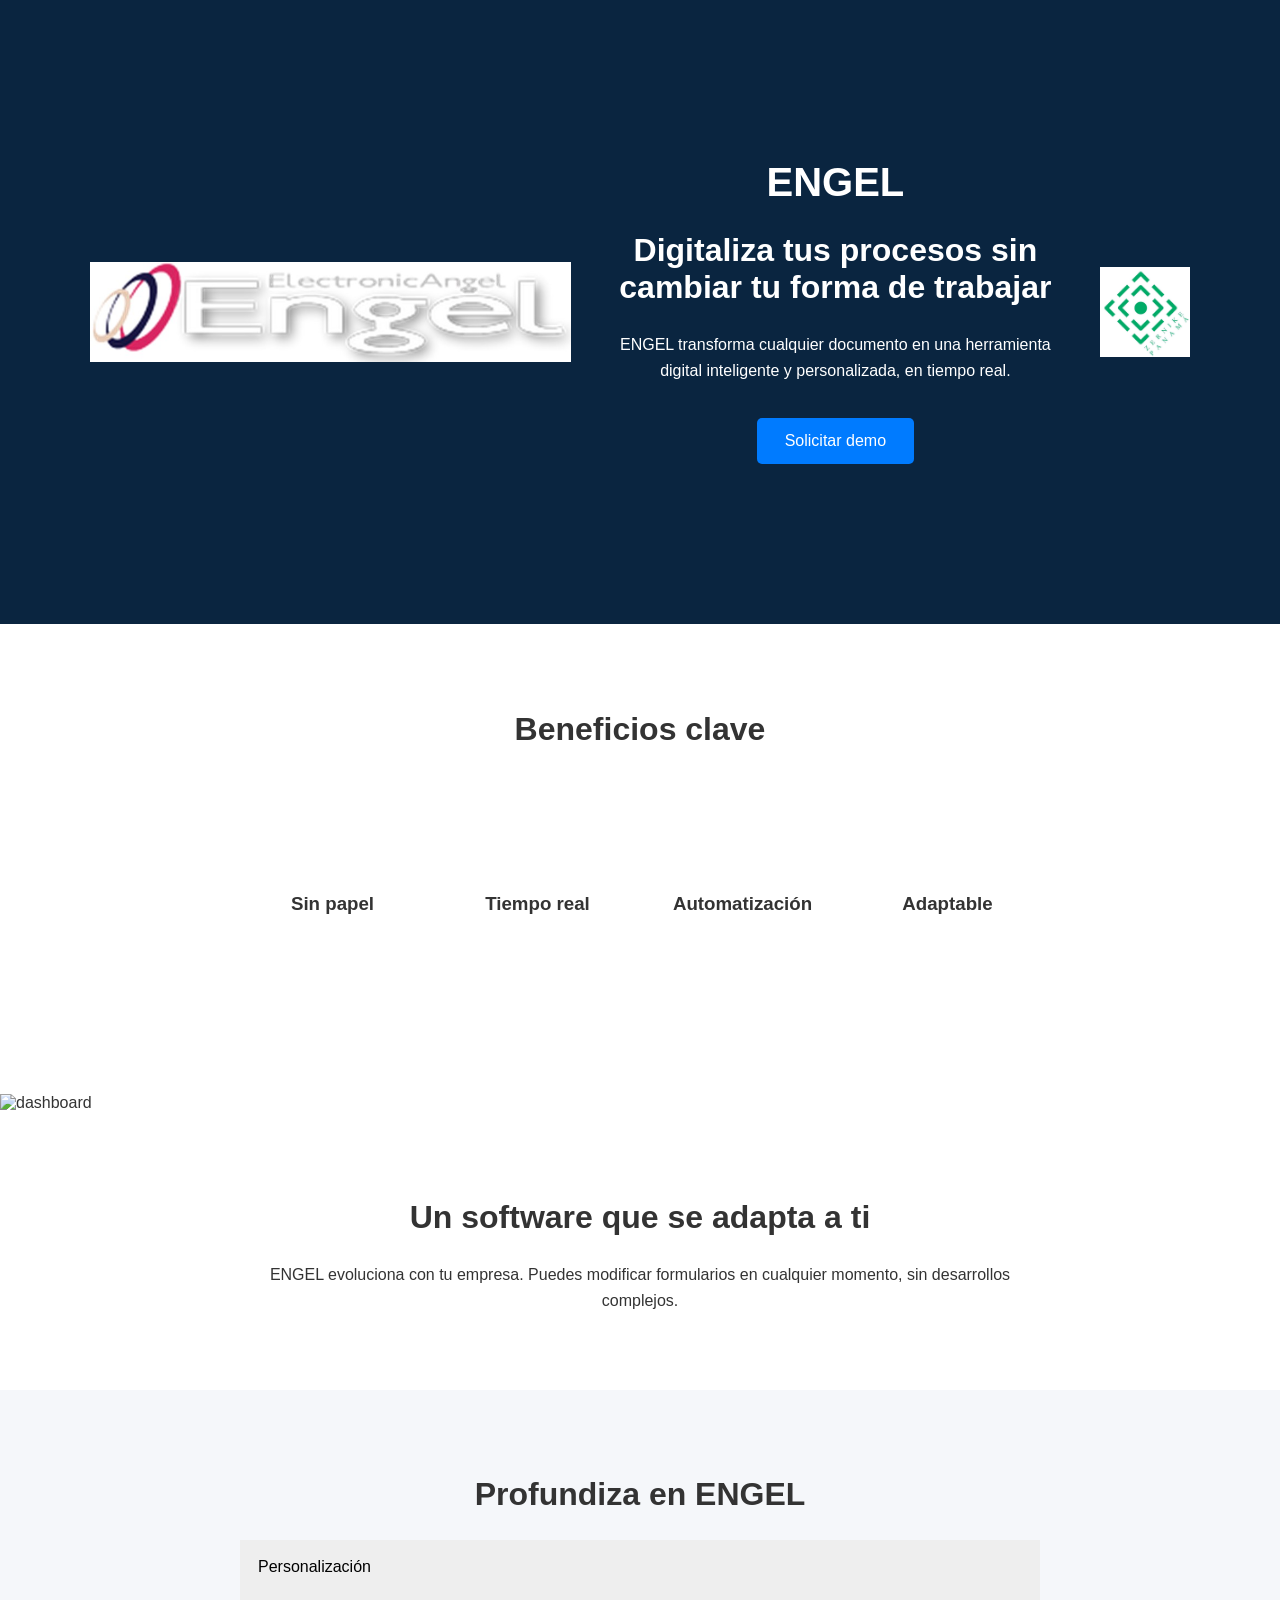
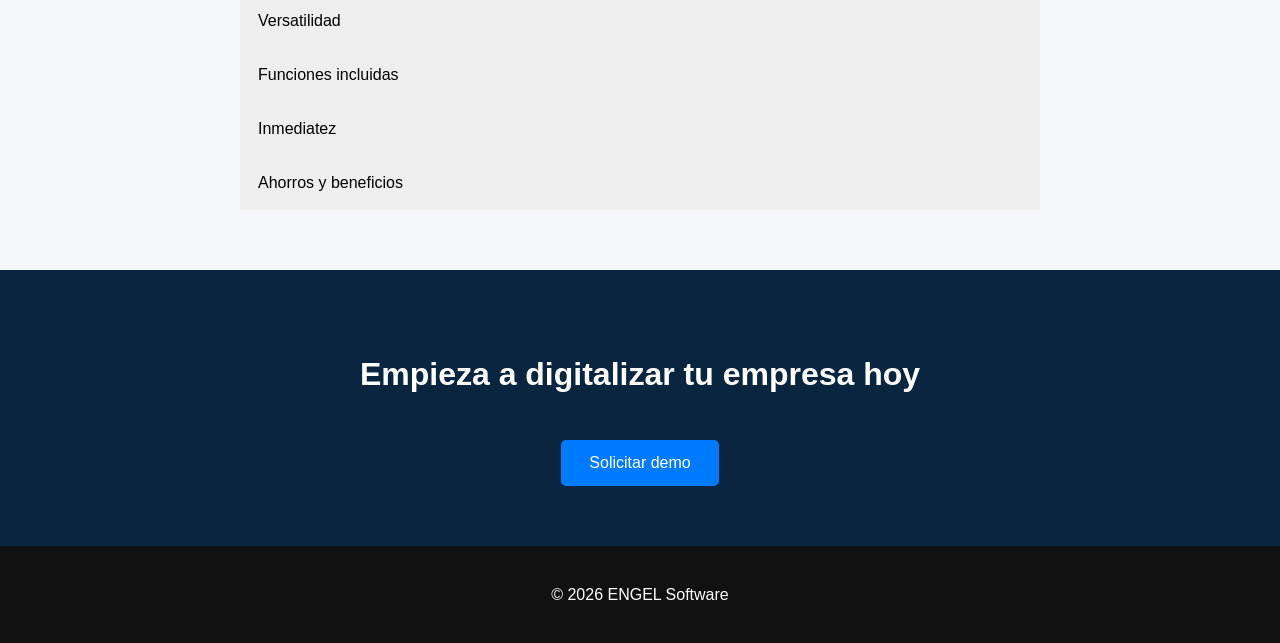
==== index.html @ 56500081 "cambio nel hover dei titoli delle card" ====
<!DOCTYPE html>
<html lang="es">
<head>
  <meta charset="UTF-8">
  <meta name="viewport" content="width=device-width, initial-scale=1.0">
  <title>ENGEL - Digitalización Inteligente</title>
  <link rel="stylesheet" href="styles.css">
</head>

<body>

<header class="hero">
  <div class="hero-row">

    <img src="immagini/engel.jpg" alt="ENGEL Logo" class="logo left">

    <div class="hero-text">
      <h1>ENGEL</h1>
      <h2>Digitaliza tus procesos sin cambiar tu forma de trabajar</h2>
      <p>ENGEL transforma cualquier documento en una herramienta digital inteligente y personalizada, en tiempo real.</p>
      <a href="#contacto" class="btn">Solicitar demo</a>
    </div>

    <img src="immagini/logo.png" alt="Zernike Logo" class="logo right">

  </div>
</header>

<!-- BENEFICIOS -->
<section class="section">
  <div class="container">
    <h2>Beneficios clave</h2>

    <div class="grid">

      <!-- CARD 1 -->
      <div class="card">
        <h3>Sin papel</h3>
        <div class="card-overlay">
          <p>
            Olvídate del papel. Optimiza tus procesos. Reduce tus costos.
            Digitaliza cada intervención y elimina errores humanos,
            retrabajos y pérdidas de información.
          </p>
        </div>
      </div>

      <!-- CARD 2 -->
      <div class="card">
        <h3>Tiempo real</h3>
        <div class="card-overlay">
          <p>
            Accede a datos actualizados al instante, desde cualquier lugar.
            Mejora la toma de decisiones y actúa sin retrasos en cada intervención.
          </p>
        </div>
      </div>

      <!-- CARD 3 -->
      <div class="card">
        <h3>Automatización</h3>
        <div class="card-overlay">
          <p>
            Recibe alertas y recordatorios inteligentes que reducen errores,
            eliminan tareas repetitivas y optimizan toda la operación.
          </p>
        </div>
      </div>

      <!-- CARD 4 -->
      <div class="card">
        <h3>Adaptable</h3>
        <div class="card-overlay">
          <p>
            ENGEL se adapta a cualquier empresa o institución,
            integrándose fácilmente sin cambiar tu forma de trabajar.
          </p>
        </div>
      </div>

    </div>

  </div>
</section>

<!-- IMAGEN -->
<section class="image-section">
  <img src="https://images.unsplash.com/photo-1551288049-bebda4e38f71" alt="dashboard">
</section>

<!-- VERSATILIDAD -->
<section class="section">
  <div class="container">
    <h2>Un software que se adapta a ti</h2>
    <p>ENGEL evoluciona con tu empresa. Puedes modificar formularios en cualquier momento, sin desarrollos complejos.</p>
  </div>
</section>

<!-- ACCORDION -->
<section class="section light">
  <div class="container">
    <h2>Profundiza en ENGEL</h2>

    <div class="accordion">

  <button>Personalización</button>
  <div class="panel">
    <p>ENGEL es un software abierto diseñado para adaptarse completamente a las necesidades de cada empresa o institución.</p>
    <p>Permite digitalizar cualquier documento o formulario existente, reproduciendo fielmente su estructura original, incluyendo logo corporativo, campos específicos y firmas digitales.</p>
    <p>Esto permite mantener los procesos internos sin cambios, pero trasladándolos a un entorno digital más eficiente.</p>
  </div>

  <button>Versatilidad</button>
  <div class="panel">
    <p>ENGEL ofrece una flexibilidad total gracias a su estructura abierta.</p>
    <p>Los formularios pueden modificarse en cualquier momento, añadiendo o eliminando campos según las necesidades operativas.</p>
    <p>Las actualizaciones se realizan de forma rápida, permitiendo que el sistema evolucione junto con la empresa sin necesidad de desarrollos complejos.</p>
  </div>

  <button>Funciones incluidas</button>
  <div class="panel">
    <p>ENGEL no solo digitaliza documentos, sino que amplía sus funcionalidades.</p>
    <p>Incluye gestión de formularios administrativos y técnicos, programación de mantenimientos periódicos y un sistema de alertas inteligentes.</p>
    <p>Permite planificar visitas, reuniones, actividades en campo y controlar equipos, reduciendo errores y mejorando la organización.</p>
  </div>

  <button>Inmediatez</button>
  <div class="panel">
    <p>Cada vez que un operador completa un formulario, la información se registra automáticamente en la base de datos.</p>
    <p>Los responsables pueden acceder a los datos en tiempo real desde cualquier dispositivo: ordenador, tablet o móvil.</p>
    <p>Esto reduce significativamente los tiempos de análisis y permite una toma de decisiones más rápida y eficaz.</p>
  </div>

  <button>Ahorros y beneficios</button>
  <div class="panel">
    <p>ENGEL genera un ahorro directo en papel, tinta y gestión manual de documentos.</p>
    <p>En muchos casos, estos ahorros compensan el coste de la licencia anual del software.</p>
    <p>Además, reduce el impacto ambiental y mejora la eficiencia operativa, permitiendo actuar con mayor rapidez ante cualquier situación.</p>
  </div>

</div>

  </div>
</section>

<!-- CTA FINAL -->
<section class="cta">
  <div class="container">
    <h2>Empieza a digitalizar tu empresa hoy</h2>
    <a href="#contacto" class="btn">Solicitar demo</a>
  </div>
</section>

<!-- FOOTER -->
<footer>
  <p>© 2026 ENGEL Software</p>
</footer>

<script>
const acc = document.querySelectorAll(".accordion button");

acc.forEach(btn => {
  btn.addEventListener("click", function() {
    this.classList.toggle("active");
    const panel = this.nextElementSibling;
    panel.style.display = panel.style.display === "block" ? "none" : "block";
  });
});
</script>

</body>
</html>
---- styles.css ----
body {
  margin: 0;
  font-family: Arial, sans-serif;
  color: #333;
}

.container {
  width: 90%;
  max-width: 1100px;
  margin: auto;
  padding: 0 15px;
}

.hero {
  background: #0a2540;
  color: white;
  padding: 100px 0;
  text-align: center;
}

.hero h1 {
  font-size: 2.5em;
}

.btn {
  display: inline-block;
  margin-top: 20px;
  padding: 12px 25px;
  background: #007bff;
  color: white;
  text-decoration: none;
  border-radius: 5px;
}

.section {
  padding: 60px 0;
}

.section.light {
  background: #f5f7fa;
}

.grid {
  display: grid;
  grid-template-columns: repeat(auto-fit, minmax(200px,1fr));
  gap: 20px;
}

.card {
  padding: 20px;
  border: 1px solid #ddd;
  border-radius: 10px;
  text-align: center;
}

.steps div {
  margin: 10px 0;
}

.image-section img {
  width: 100%;
  height: auto;
}

.accordion button {
  width: 100%;
  padding: 15px;
  border: none;
  background: #eee;
  text-align: left;
  cursor: pointer;
  font-size: 16px;
}

.panel {
  display: none;
  padding: 10px;
  background: white;
}

.cta {
  background: #0a2540;
  color: white;
  text-align: center;
  padding: 60px 0;
}

footer {
  text-align: center;
  padding: 20px;
  background: #111;
  color: white;
}

/* ===== MOBILE OPTIMIZATION ===== */

h1 {
  font-size: clamp(1.8rem, 4vw, 2.5rem);
}

h2 {
  font-size: clamp(1.5rem, 3vw, 2rem);
}

p {
  font-size: 1rem;
  line-height: 1.6;
}

/* HERO MOBILE */
.hero {
  padding: 80px 20px;
}

.hero p {
  max-width: 600px;
  margin: 15px auto;
}

/* BUTTON TOUCH */
.btn {
  padding: 14px 28px;
  font-size: 1rem;
}

/* GRID MOBILE */
.grid {
  grid-template-columns: 1fr;
}

/* STEPS */
.steps div {
  background: #fff;
  padding: 15px;
  border-radius: 8px;
  margin: 10px 0;
  box-shadow: 0 2px 8px rgba(0,0,0,0.05);
}

/* IMAGE */
.image-section img {
  height: auto;
  object-fit: cover;
}

/* ACCORDION */
.accordion button {
  font-size: 1rem;
  padding: 18px;
}

/* ===== HERO LAYOUT (LOGHI + TITOLO) ===== */
.hero-row {
  display: flex;
  align-items: center;
  justify-content: space-between;
  max-width: 1100px;
  margin: auto;
  gap: 40px;
  padding: 60px 20px;
}

/* TESTO CENTRALE */
.hero-text {
  flex: 1;
  text-align: center;
}

/* LOGHI */
.logo {
  height: 90px;
  width: auto;
  object-fit: contain;
}

/* ENGEL (più grande) */
.logo.left {
  height: 100px;   /* 🔥 aumenta qui */
}

/* ZERNIKE (normale o leggermente più piccolo) */
.logo.right {
  height: 90px;
}

/* ===== CONTENUTO ===== */
.container {
  text-align: center;
  max-width: 800px;
  margin: auto;
}

/* ===== CARD ===== */
.card {
  transition: transform 0.2s ease;
}

.card:hover {
  transform: translateY(-5px);
}

/* ===== TABLET ===== */
@media (min-width: 768px) {

  .grid {
    grid-template-columns: repeat(2, 1fr);
  }

  .hero {
    padding: 100px 20px;
  }

}

/* ===== DESKTOP ===== */
@media (min-width: 1024px) {

  .grid {
    grid-template-columns: repeat(4, 1fr);
  }

  .hero h1 {
    max-width: 800px;
    margin: auto;
  }

}

/* ===== MOBILE ===== */
@media (max-width: 768px) {
  .hero-row {
    flex-direction: column;
    text-align: center;
  }

  .logo {
    height: 70px;
    max-width: 180px;
  }
}

/* ===== CARD BASE ===== */
.card {
  position: relative;
  overflow: hidden;

  background: transparent;   /* niente riquadro */
  border: none;
  box-shadow: none;

  min-height: 220px;         /* 🔥 stabilizza tutto */
  display: flex;
  align-items: center;
  justify-content: center;

  padding: 20px;
}

/* ===== TITOLO ===== */
.card h3 {
  margin: 0;
  z-index: 1;
  text-align: center;
}

/* ===== OVERLAY ===== */
.card-overlay {
  position: absolute;
  inset: 0;

  background: rgba(15, 76, 129, 0.95);
  color: white;

  display: flex;
  align-items: center;
  justify-content: center;
  text-align: center;

  padding: 20px;

  opacity: 0;
  transition: opacity 0.3s ease;

  pointer-events: none; /* 🔥 evita sfarfallio */
}

/* ===== TESTO ===== */
.card-overlay p {
  font-size: 15px;
  line-height: 1.4;
  margin: 0;
}

/* ===== HOVER ===== */
.card:hover .card-overlay {
  opacity: 1;
}

.card:hover h3 {
  opacity: 0;
  transition: opacity 0.2s ease;
}
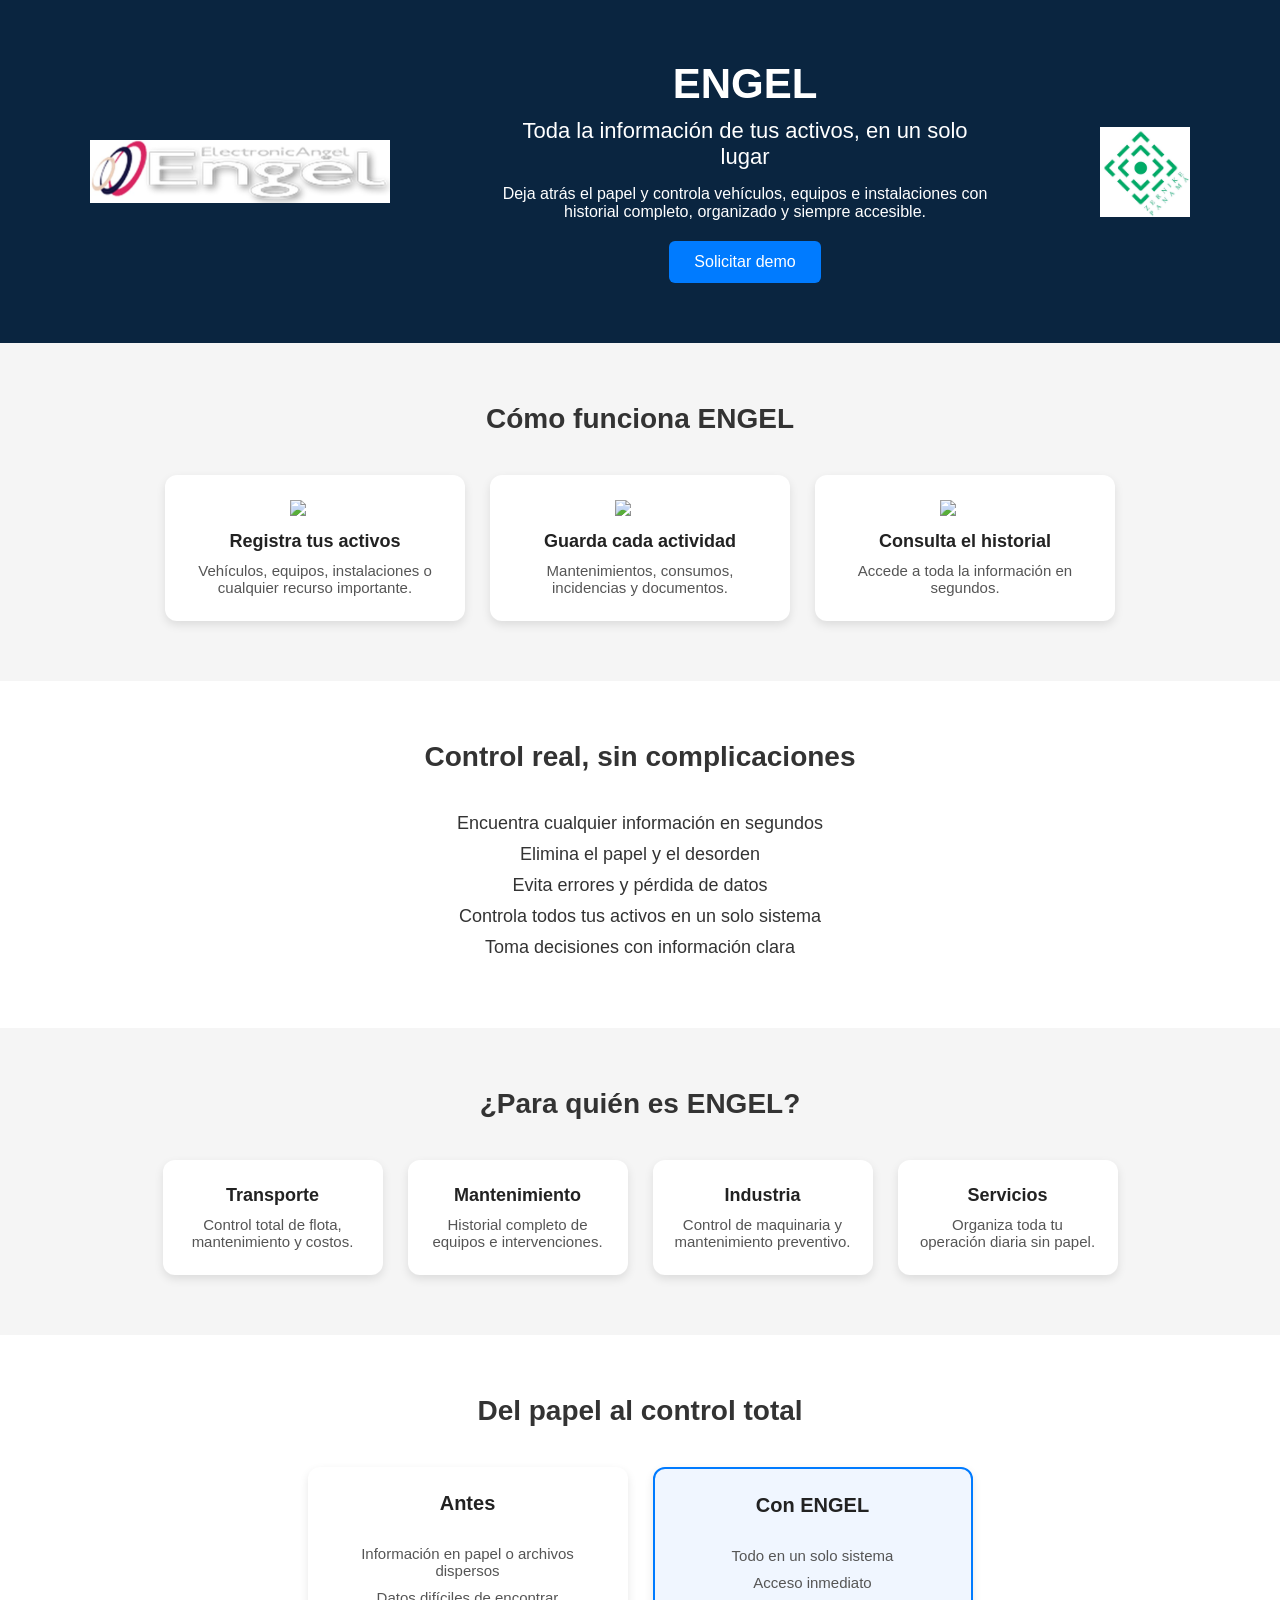
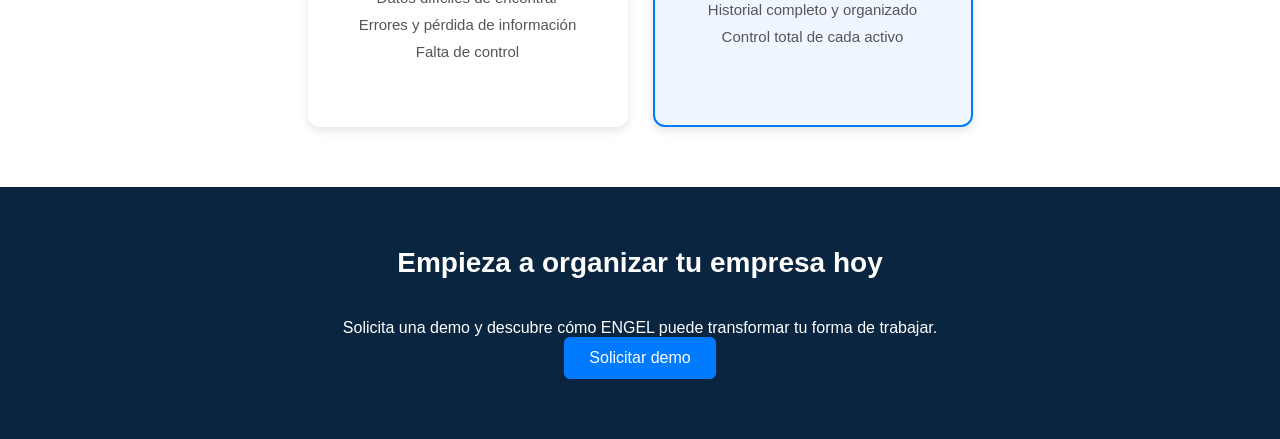
==== commit 957fcd59: "trasformazione index e css" ====
--- a/index.html
+++ b/index.html
@@ -16,8 +16,8 @@
 
     <div class="hero-text">
       <h1>ENGEL</h1>
-      <h2>Digitaliza tus procesos sin cambiar tu forma de trabajar</h2>
-      <p>ENGEL transforma cualquier documento en una herramienta digital inteligente y personalizada, en tiempo real.</p>
+      <h2>Toda la información de tus activos, en un solo lugar</h2>
+      <p>Deja atrás el papel y controla vehículos, equipos e instalaciones con historial completo, organizado y siempre accesible.</p>
       <a href="#contacto" class="btn">Solicitar demo</a>
     </div>
 
@@ -26,147 +26,105 @@
   </div>
 </header>
 
+<!-- COMO FUNCIONA -->
+<section class="section">
+  <h2>Cómo funciona ENGEL</h2>
+  <div class="grid-3">
+    <div class="card">
+      <img src="https://cdn-icons-png.flaticon.com/512/2920/2920349.png">
+      <h3>Registra tus activos</h3>
+      <p>Vehículos, equipos, instalaciones o cualquier recurso importante.</p>
+    </div>
+
+    <div class="card">
+      <img src="https://cdn-icons-png.flaticon.com/512/1828/1828817.png">
+      <h3>Guarda cada actividad</h3>
+      <p>Mantenimientos, consumos, incidencias y documentos.</p>
+    </div>
+
+    <div class="card">
+      <img src="https://cdn-icons-png.flaticon.com/512/3135/3135715.png">
+      <h3>Consulta el historial</h3>
+      <p>Accede a toda la información en segundos.</p>
+    </div>
+  </div>
+</section>
+
 <!-- BENEFICIOS -->
+<section class="section alt">
+  <h2>Control real, sin complicaciones</h2>
+  <ul class="benefits">
+    <li>Encuentra cualquier información en segundos</li>
+    <li>Elimina el papel y el desorden</li>
+    <li>Evita errores y pérdida de datos</li>
+    <li>Controla todos tus activos en un solo sistema</li>
+    <li>Toma decisiones con información clara</li>
+  </ul>
+</section>
+
 <section class="section">
-  <div class="container">
-    <h2>Beneficios clave</h2>
+  <h2>¿Para quién es ENGEL?</h2>
 
-    <div class="grid">
+  <div class="grid-4">
 
-      <!-- CARD 1 -->
-      <div class="card">
-        <h3>Sin papel</h3>
-        <div class="card-overlay">
-          <p>
-            Olvídate del papel. Optimiza tus procesos. Reduce tus costos.
-            Digitaliza cada intervención y elimina errores humanos,
-            retrabajos y pérdidas de información.
-          </p>
-        </div>
-      </div>
+    <div class="card">
+      <h3>Transporte</h3>
+      <p>Control total de flota, mantenimiento y costos.</p>
+    </div>
 
-      <!-- CARD 2 -->
-      <div class="card">
-        <h3>Tiempo real</h3>
-        <div class="card-overlay">
-          <p>
-            Accede a datos actualizados al instante, desde cualquier lugar.
-            Mejora la toma de decisiones y actúa sin retrasos en cada intervención.
-          </p>
-        </div>
-      </div>
+    <div class="card">
+      <h3>Mantenimiento</h3>
+      <p>Historial completo de equipos e intervenciones.</p>
+    </div>
 
-      <!-- CARD 3 -->
-      <div class="card">
-        <h3>Automatización</h3>
-        <div class="card-overlay">
-          <p>
-            Recibe alertas y recordatorios inteligentes que reducen errores,
-            eliminan tareas repetitivas y optimizan toda la operación.
-          </p>
-        </div>
-      </div>
+    <div class="card">
+      <h3>Industria</h3>
+      <p>Control de maquinaria y mantenimiento preventivo.</p>
+    </div>
 
-      <!-- CARD 4 -->
-      <div class="card">
-        <h3>Adaptable</h3>
-        <div class="card-overlay">
-          <p>
-            ENGEL se adapta a cualquier empresa o institución,
-            integrándose fácilmente sin cambiar tu forma de trabajar.
-          </p>
-        </div>
-      </div>
-
+    <div class="card">
+      <h3>Servicios</h3>
+      <p>Organiza toda tu operación diaria sin papel.</p>
     </div>
 
   </div>
 </section>
 
-<!-- IMAGEN -->
-<section class="image-section">
-  <img src="https://images.unsplash.com/photo-1551288049-bebda4e38f71" alt="dashboard">
-</section>
+<section class="section alt">
+  <h2>Del papel al control total</h2>
 
-<!-- VERSATILIDAD -->
-<section class="section">
-  <div class="container">
-    <h2>Un software que se adapta a ti</h2>
-    <p>ENGEL evoluciona con tu empresa. Puedes modificar formularios en cualquier momento, sin desarrollos complejos.</p>
-  </div>
-</section>
+  <div class="grid-2">
 
-<!-- ACCORDION -->
-<section class="section light">
-  <div class="container">
-    <h2>Profundiza en ENGEL</h2>
+    <div class="card compare">
+      <h3>Antes</h3>
+      <ul>
+        <li>Información en papel o archivos dispersos</li>
+        <li>Datos difíciles de encontrar</li>
+        <li>Errores y pérdida de información</li>
+        <li>Falta de control</li>
+      </ul>
+    </div>
 
-    <div class="accordion">
-
-  <button>Personalización</button>
-  <div class="panel">
-    <p>ENGEL es un software abierto diseñado para adaptarse completamente a las necesidades de cada empresa o institución.</p>
-    <p>Permite digitalizar cualquier documento o formulario existente, reproduciendo fielmente su estructura original, incluyendo logo corporativo, campos específicos y firmas digitales.</p>
-    <p>Esto permite mantener los procesos internos sin cambios, pero trasladándolos a un entorno digital más eficiente.</p>
-  </div>
-
-  <button>Versatilidad</button>
-  <div class="panel">
-    <p>ENGEL ofrece una flexibilidad total gracias a su estructura abierta.</p>
-    <p>Los formularios pueden modificarse en cualquier momento, añadiendo o eliminando campos según las necesidades operativas.</p>
-    <p>Las actualizaciones se realizan de forma rápida, permitiendo que el sistema evolucione junto con la empresa sin necesidad de desarrollos complejos.</p>
-  </div>
-
-  <button>Funciones incluidas</button>
-  <div class="panel">
-    <p>ENGEL no solo digitaliza documentos, sino que amplía sus funcionalidades.</p>
-    <p>Incluye gestión de formularios administrativos y técnicos, programación de mantenimientos periódicos y un sistema de alertas inteligentes.</p>
-    <p>Permite planificar visitas, reuniones, actividades en campo y controlar equipos, reduciendo errores y mejorando la organización.</p>
-  </div>
-
-  <button>Inmediatez</button>
-  <div class="panel">
-    <p>Cada vez que un operador completa un formulario, la información se registra automáticamente en la base de datos.</p>
-    <p>Los responsables pueden acceder a los datos en tiempo real desde cualquier dispositivo: ordenador, tablet o móvil.</p>
-    <p>Esto reduce significativamente los tiempos de análisis y permite una toma de decisiones más rápida y eficaz.</p>
-  </div>
-
-  <button>Ahorros y beneficios</button>
-  <div class="panel">
-    <p>ENGEL genera un ahorro directo en papel, tinta y gestión manual de documentos.</p>
-    <p>En muchos casos, estos ahorros compensan el coste de la licencia anual del software.</p>
-    <p>Además, reduce el impacto ambiental y mejora la eficiencia operativa, permitiendo actuar con mayor rapidez ante cualquier situación.</p>
-  </div>
-
-</div>
+    <div class="card compare">
+      <h3>Con ENGEL</h3>
+      <ul>
+        <li>Todo en un solo sistema</li>
+        <li>Acceso inmediato</li>
+        <li>Historial completo y organizado</li>
+        <li>Control total de cada activo</li>
+      </ul>
+    </div>
 
   </div>
 </section>
 
-<!-- CTA FINAL -->
-<section class="cta">
-  <div class="container">
-    <h2>Empieza a digitalizar tu empresa hoy</h2>
-    <a href="#contacto" class="btn">Solicitar demo</a>
-  </div>
+<!-- CTA -->
+<section class="section cta" id="contacto">
+  <h2>Empieza a organizar tu empresa hoy</h2>
+  <p>Solicita una demo y descubre cómo ENGEL puede transformar tu forma de trabajar.</p>
+  
+  <a href="#" class="btn">Solicitar demo</a>
 </section>
-
-<!-- FOOTER -->
-<footer>
-  <p>© 2026 ENGEL Software</p>
-</footer>
-
-<script>
-const acc = document.querySelectorAll(".accordion button");
-
-acc.forEach(btn => {
-  btn.addEventListener("click", function() {
-    this.classList.toggle("active");
-    const panel = this.nextElementSibling;
-    panel.style.display = panel.style.display === "block" ? "none" : "block";
-  });
-});
-</script>
 
 </body>
 </html>
--- a/styles.css
+++ b/styles.css
@@ -1,302 +1,209 @@
+
+/* RESET */
+* {
+  margin: 0;
+  padding: 0;
+  box-sizing: border-box;
+}
+
+/* BASE */
 body {
-  margin: 0;
   font-family: Arial, sans-serif;
+  background: #f5f5f5;
   color: #333;
 }
 
-.container {
-  width: 90%;
-  max-width: 1100px;
-  margin: auto;
-  padding: 0 15px;
-}
-
+/* HERO */
 .hero {
   background: #0a2540;
   color: white;
-  padding: 100px 0;
-  text-align: center;
-}
-
-.hero h1 {
-  font-size: 2.5em;
-}
-
-.btn {
-  display: inline-block;
-  margin-top: 20px;
-  padding: 12px 25px;
-  background: #007bff;
-  color: white;
-  text-decoration: none;
-  border-radius: 5px;
-}
-
-.section {
-  padding: 60px 0;
-}
-
-.section.light {
-  background: #f5f7fa;
-}
-
-.grid {
-  display: grid;
-  grid-template-columns: repeat(auto-fit, minmax(200px,1fr));
-  gap: 20px;
-}
-
-.card {
-  padding: 20px;
-  border: 1px solid #ddd;
-  border-radius: 10px;
-  text-align: center;
-}
-
-.steps div {
-  margin: 10px 0;
-}
-
-.image-section img {
-  width: 100%;
-  height: auto;
-}
-
-.accordion button {
-  width: 100%;
-  padding: 15px;
-  border: none;
-  background: #eee;
-  text-align: left;
-  cursor: pointer;
-  font-size: 16px;
-}
-
-.panel {
-  display: none;
-  padding: 10px;
-  background: white;
-}
-
-.cta {
-  background: #0a2540;
-  color: white;
-  text-align: center;
-  padding: 60px 0;
-}
-
-footer {
-  text-align: center;
-  padding: 20px;
-  background: #111;
-  color: white;
-}
-
-/* ===== MOBILE OPTIMIZATION ===== */
-
-h1 {
-  font-size: clamp(1.8rem, 4vw, 2.5rem);
-}
-
-h2 {
-  font-size: clamp(1.5rem, 3vw, 2rem);
-}
-
-p {
-  font-size: 1rem;
-  line-height: 1.6;
-}
-
-/* HERO MOBILE */
-.hero {
-  padding: 80px 20px;
-}
-
-.hero p {
-  max-width: 600px;
-  margin: 15px auto;
-}
-
-/* BUTTON TOUCH */
-.btn {
-  padding: 14px 28px;
-  font-size: 1rem;
-}
-
-/* GRID MOBILE */
-.grid {
-  grid-template-columns: 1fr;
-}
-
-/* STEPS */
-.steps div {
-  background: #fff;
-  padding: 15px;
-  border-radius: 8px;
-  margin: 10px 0;
-  box-shadow: 0 2px 8px rgba(0,0,0,0.05);
-}
-
-/* IMAGE */
-.image-section img {
-  height: auto;
-  object-fit: cover;
-}
-
-/* ACCORDION */
-.accordion button {
-  font-size: 1rem;
-  padding: 18px;
-}
-
-/* ===== HERO LAYOUT (LOGHI + TITOLO) ===== */
+  padding: 60px 20px;
+}
+
 .hero-row {
   display: flex;
   align-items: center;
   justify-content: space-between;
   max-width: 1100px;
   margin: auto;
-  gap: 40px;
+  gap: 20px;
+}
+
+.hero-text {
+  text-align: center;
+  max-width: 500px;
+}
+
+.hero h1 {
+  font-size: 42px;
+  margin-bottom: 10px;
+}
+
+.hero h2 {
+  font-size: 22px;
+  font-weight: normal;
+  margin-bottom: 15px;
+}
+
+.hero p {
+  font-size: 16px;
+  margin-bottom: 20px;
+}
+
+.logo.left {
+  width: 300px; /* oppure il valore che avevi prima */
+}
+
+.logo.right {
+  width: 90px;
+}
+
+/* BUTTON */
+.btn {
+  display: inline-block;
+  padding: 12px 25px;
+  background: #007BFF;
+  color: white;
+  text-decoration: none;
+  border-radius: 6px;
+}
+
+.btn:hover {
+  background: #0056b3;
+}
+
+/* SECTIONS */
+.section {
   padding: 60px 20px;
-}
-
-/* TESTO CENTRALE */
-.hero-text {
-  flex: 1;
   text-align: center;
 }
 
-/* LOGHI */
-.logo {
-  height: 90px;
-  width: auto;
-  object-fit: contain;
-}
-
-/* ENGEL (più grande) */
-.logo.left {
-  height: 100px;   /* 🔥 aumenta qui */
-}
-
-/* ZERNIKE (normale o leggermente più piccolo) */
-.logo.right {
-  height: 90px;
-}
-
-/* ===== CONTENUTO ===== */
-.container {
+.section.alt {
+  background: #ffffff;
+}
+
+.section h2 {
+  font-size: 28px;
+  margin-bottom: 40px;
+}
+
+/* GRID */
+.grid-3, .grid-4, .grid-2 {
+  display: flex;
+  justify-content: center;
+  gap: 25px;
+  flex-wrap: wrap;
+}
+
+/* CARD BASE */
+.card {
+  background: white;
+  padding: 25px 20px;
+  border-radius: 12px;
+  box-shadow: 0 4px 10px rgba(0,0,0,0.1);
+
+  display: flex;
+  flex-direction: column;
+  align-items: center;
+
   text-align: center;
-  max-width: 800px;
+}
+
+/* DIMENSIONI */
+.grid-3 .card { width: 300px; }
+.grid-4 .card { width: 220px; }
+.grid-2 .card { width: 320px; }
+
+/* ICONE */
+.card img,
+.icon {
+  width: 50px;
+  margin-bottom: 15px;
+}
+
+/* TITOLI */
+.card h3 {
+  font-size: 18px;
+  font-weight: 600;
+  margin-bottom: 10px;
+  color: #222;
+
+  /* NO HOVER */
+  transition: none;
+}
+
+/* TESTO */
+.card p {
+  font-size: 15px;
+  color: #555;
+}
+
+/* BENEFITS LIST */
+.benefits {
+  list-style: none;
+  max-width: 600px;
   margin: auto;
-}
-
-/* ===== CARD ===== */
-.card {
-  transition: transform 0.2s ease;
-}
-
+  padding: 0;
+}
+
+.benefits li {
+  margin: 10px 0;
+  font-size: 18px;
+}
+
+/* COMPARE (ANTES / DESPUES) */
+.compare {
+  min-height: 260px;
+  justify-content: flex-start;
+}
+
+.compare h3 {
+  margin-bottom: 20px;
+  font-size: 20px;
+}
+
+.compare ul {
+  list-style: none;
+  padding: 0;
+  width: 100%;
+}
+
+.compare li {
+  margin: 10px 0;
+  font-size: 15px;
+  color: #555;
+}
+
+/* EVIDENZIA SOLUZIONE */
+.compare:last-child {
+  border: 2px solid #007BFF;
+  background: #f0f6ff;
+}
+
+/* CTA */
+.cta {
+  background: #0a2540;
+  color: white;
+}
+
+/* RIMUOVE HOVER GLOBALI SU CARD */
 .card:hover {
-  transform: translateY(-5px);
-}
-
-/* ===== TABLET ===== */
-@media (min-width: 768px) {
-
-  .grid {
-    grid-template-columns: repeat(2, 1fr);
-  }
-
-  .hero {
-    padding: 100px 20px;
-  }
-
-}
-
-/* ===== DESKTOP ===== */
-@media (min-width: 1024px) {
-
-  .grid {
-    grid-template-columns: repeat(4, 1fr);
-  }
-
-  .hero h1 {
-    max-width: 800px;
-    margin: auto;
-  }
-
-}
-
-/* ===== MOBILE ===== */
+  transform: none;
+  box-shadow: 0 4px 10px rgba(0,0,0,0.1);
+}
+
+.card h3:hover {
+  color: #222;
+}
+
+/* RESPONSIVE */
 @media (max-width: 768px) {
   .hero-row {
     flex-direction: column;
-    text-align: center;
   }
 
-  .logo {
-    height: 70px;
-    max-width: 180px;
+  .grid-3, .grid-4, .grid-2 {
+    flex-direction: column;
+    align-items: center;
   }
-}
-
-/* ===== CARD BASE ===== */
-.card {
-  position: relative;
-  overflow: hidden;
-
-  background: transparent;   /* niente riquadro */
-  border: none;
-  box-shadow: none;
-
-  min-height: 220px;         /* 🔥 stabilizza tutto */
-  display: flex;
-  align-items: center;
-  justify-content: center;
-
-  padding: 20px;
-}
-
-/* ===== TITOLO ===== */
-.card h3 {
-  margin: 0;
-  z-index: 1;
-  text-align: center;
-}
-
-/* ===== OVERLAY ===== */
-.card-overlay {
-  position: absolute;
-  inset: 0;
-
-  background: rgba(15, 76, 129, 0.95);
-  color: white;
-
-  display: flex;
-  align-items: center;
-  justify-content: center;
-  text-align: center;
-
-  padding: 20px;
-
-  opacity: 0;
-  transition: opacity 0.3s ease;
-
-  pointer-events: none; /* 🔥 evita sfarfallio */
-}
-
-/* ===== TESTO ===== */
-.card-overlay p {
-  font-size: 15px;
-  line-height: 1.4;
-  margin: 0;
-}
-
-/* ===== HOVER ===== */
-.card:hover .card-overlay {
-  opacity: 1;
-}
-
-.card:hover h3 {
-  opacity: 0;
-  transition: opacity 0.2s ease;
 }
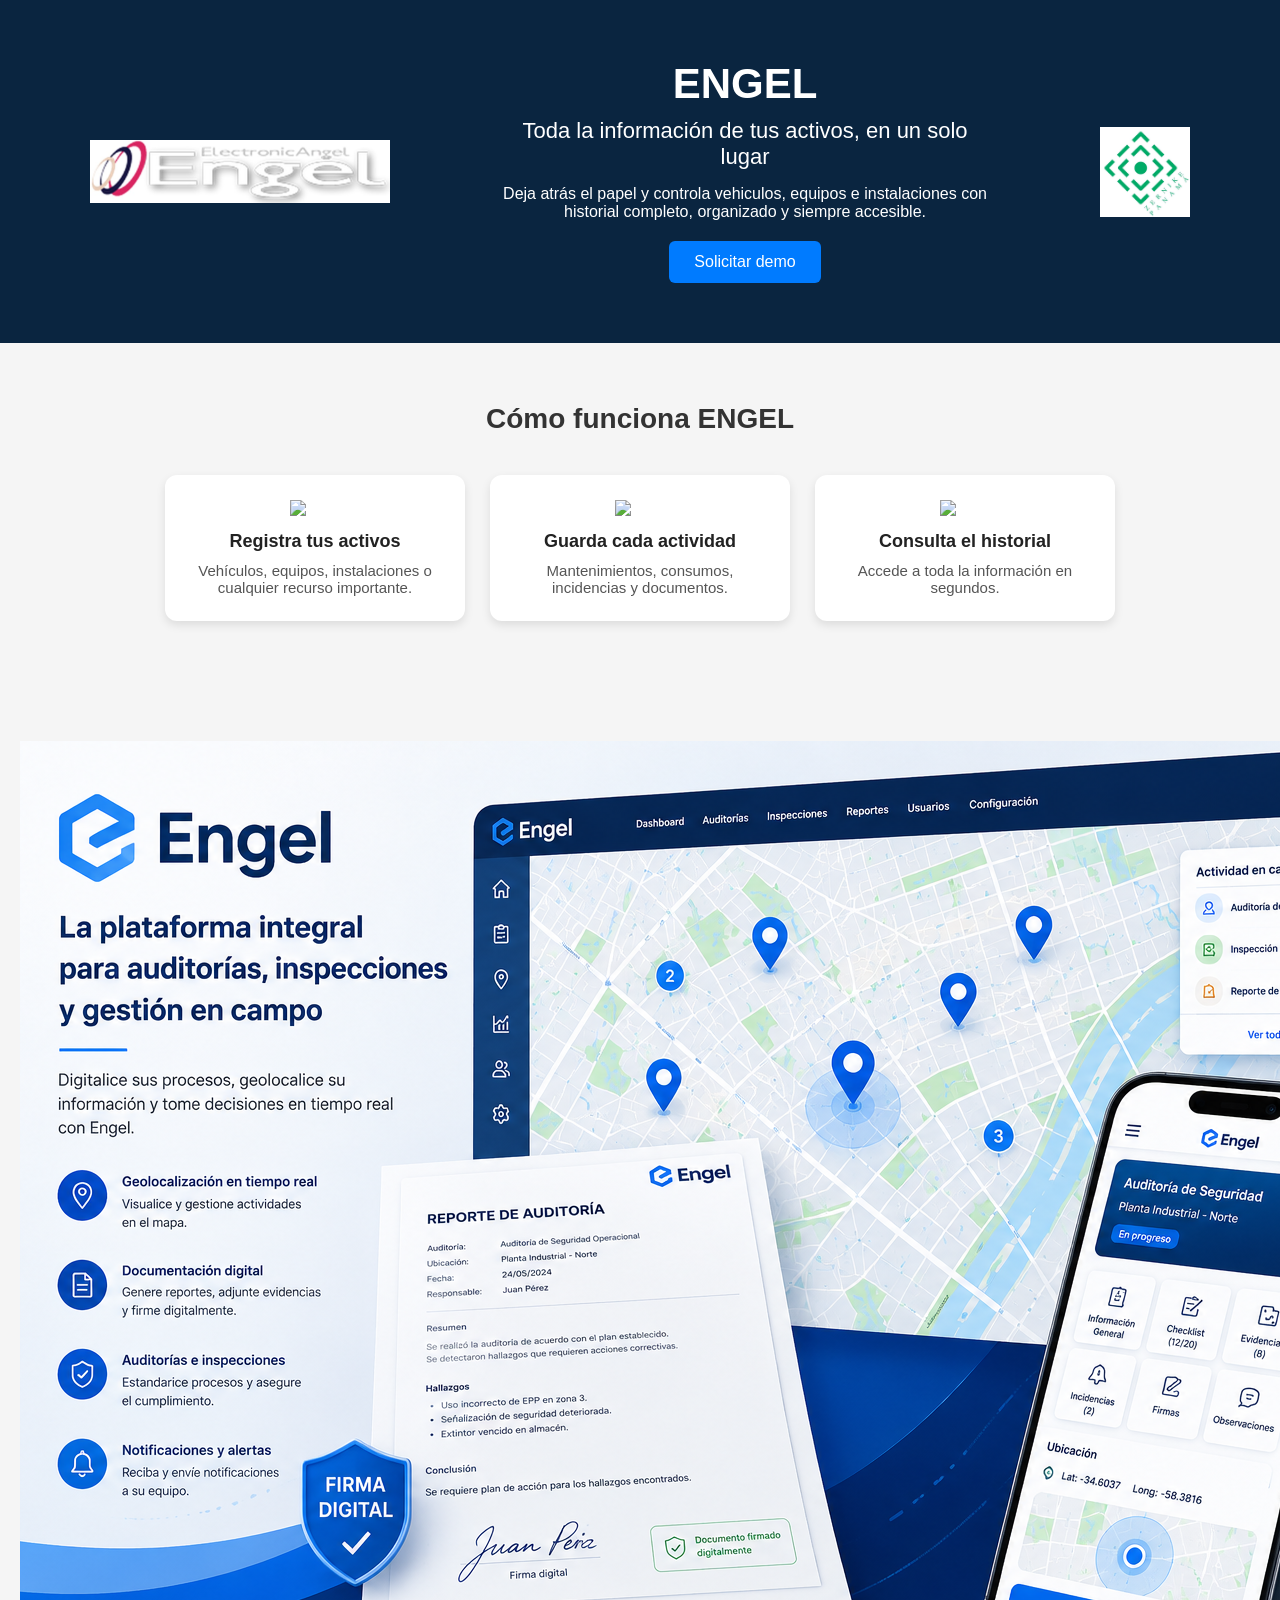
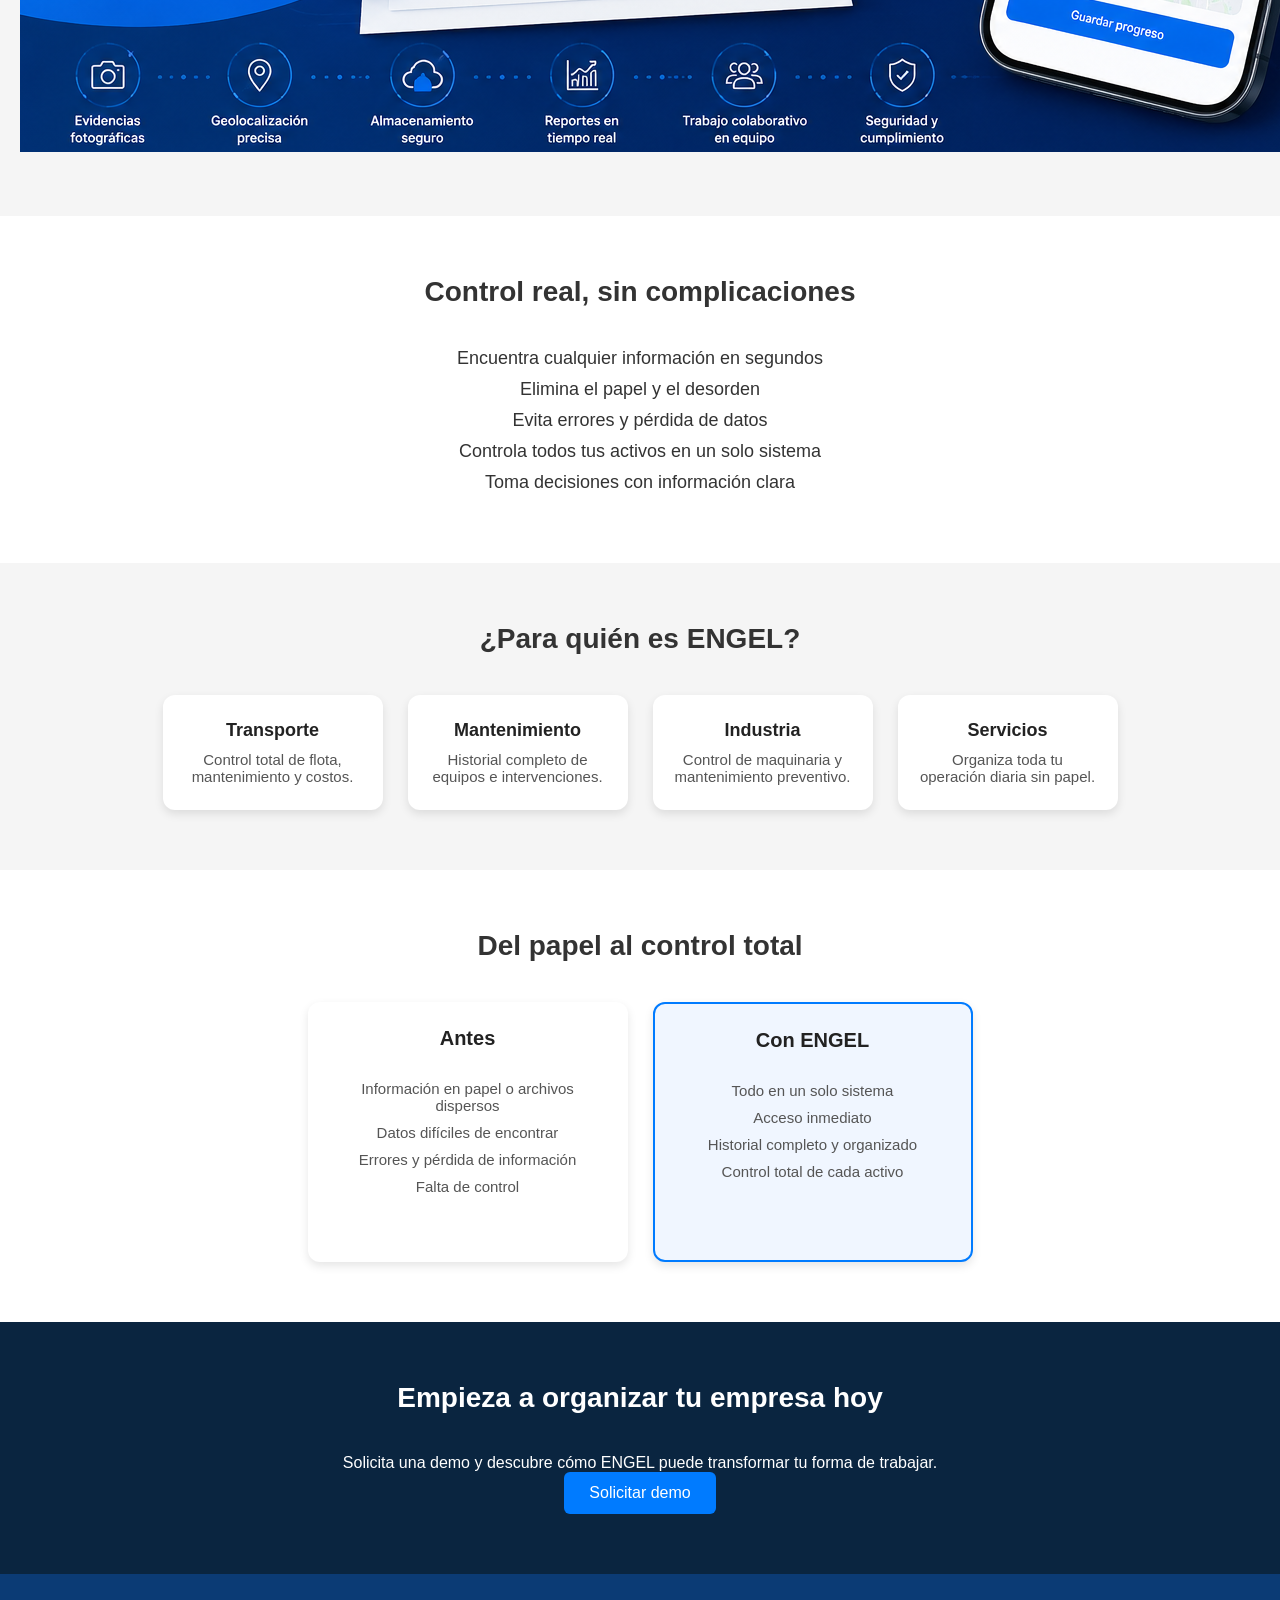
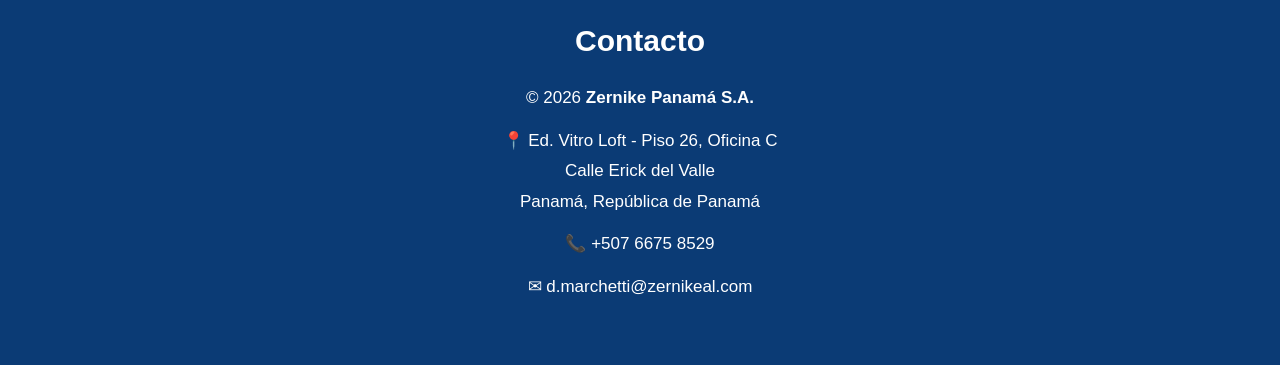
==== commit 46db09f3: "Add central image and footer details; update hero text" ====
--- a/index.html
+++ b/index.html
@@ -17,7 +17,7 @@
     <div class="hero-text">
       <h1>ENGEL</h1>
       <h2>Toda la información de tus activos, en un solo lugar</h2>
-      <p>Deja atrás el papel y controla vehículos, equipos e instalaciones con historial completo, organizado y siempre accesible.</p>
+      <p>Deja atrás el papel y controla vehiculos, equipos e instalaciones con historial completo, organizado y siempre accesible.</p>
       <a href="#contacto" class="btn">Solicitar demo</a>
     </div>
 
@@ -48,6 +48,11 @@
       <p>Accede a toda la información en segundos.</p>
     </div>
   </div>
+</section>
+
+<!-- IMAGEN CENTRAL -->
+<section class="section image-center">
+    <img src="immagini/foto.png" alt="Aplicación ENGEL" class="center-photo">
 </section>
 
 <!-- BENEFICIOS -->
@@ -125,6 +130,33 @@
   
   <a href="#" class="btn">Solicitar demo</a>
 </section>
+<footer class="footer">
+
+    <div class="footer-container">
+
+        <h3>Contacto</h3>
+
+        <p>© 2026 <strong>Zernike Panamá S.A.</strong></p>
+
+        <p>
+            📍 Ed. Vitro Loft - Piso 26, Oficina C<br>
+            Calle Erick del Valle<br>
+            Panamá, República de Panamá
+        </p>
+
+        <p>
+            📞 +507 6675 8529
+        </p>
+
+        <p>
+            ✉ d.marchetti@zernikeal.com
+        </p>
+
+    </div>
+
+</footer>
+
+<script src="script.js"></script>
 
 </body>
 </html>
--- a/styles.css
+++ b/styles.css
@@ -206,4 +206,115 @@
     flex-direction: column;
     align-items: center;
   }
+}
+
+/* ===========================
+   SHOWCASE APP
+=========================== */
+
+.showcase{
+    max-width:1200px;
+    margin:70px auto;
+    padding:0 40px;
+    display:flex;
+    align-items:center;
+    justify-content:space-between;
+    gap:70px;
+}
+
+.showcase-text{
+    flex:1;
+}
+
+.tag{
+    display:inline-block;
+    background:#0d6efd;
+    color:#fff;
+    padding:8px 18px;
+    border-radius:50px;
+    font-size:14px;
+    margin-bottom:20px;
+    font-weight:600;
+}
+
+.showcase-text h2{
+    font-size:40px;
+    margin-bottom:25px;
+    color:#003366;
+}
+
+.showcase-text p{
+    font-size:20px;
+    line-height:1.7;
+    color:#555;
+}
+
+.showcase-image{
+    flex:1;
+    text-align:center;
+}
+
+.showcase-image img{
+    width:100%;
+    max-width:550px;
+    border-radius:20px;
+    box-shadow:0 20px 50px rgba(0,0,0,.18);
+    transition:.35s;
+}
+
+.showcase-image img:hover{
+    transform:translateY(-10px);
+    box-shadow:0 30px 60px rgba(0,0,0,.25);
+}
+
+/* Responsive */
+
+@media(max-width:900px){
+
+.showcase{
+    flex-direction:column;
+    text-align:center;
+}
+
+.showcase-text h2{
+    font-size:32px;
+}
+
+.showcase-text p{
+    font-size:18px;
+}
+
+}
+
+/* ==========================
+   FOOTER
+========================== */
+
+.footer{
+    background:#0b3b75;
+    color:#ffffff;
+    padding:50px 20px;
+    margin-top:0;
+}
+
+.footer-container{
+    max-width:900px;
+    margin:auto;
+    text-align:center;
+}
+
+.footer h3{
+    font-size:30px;
+    margin-bottom:25px;
+    color:#ffffff;
+}
+
+.footer p{
+    margin:12px 0;
+    font-size:17px;
+    line-height:1.8;
+}
+
+.footer strong{
+    color:#ffffff;
 }
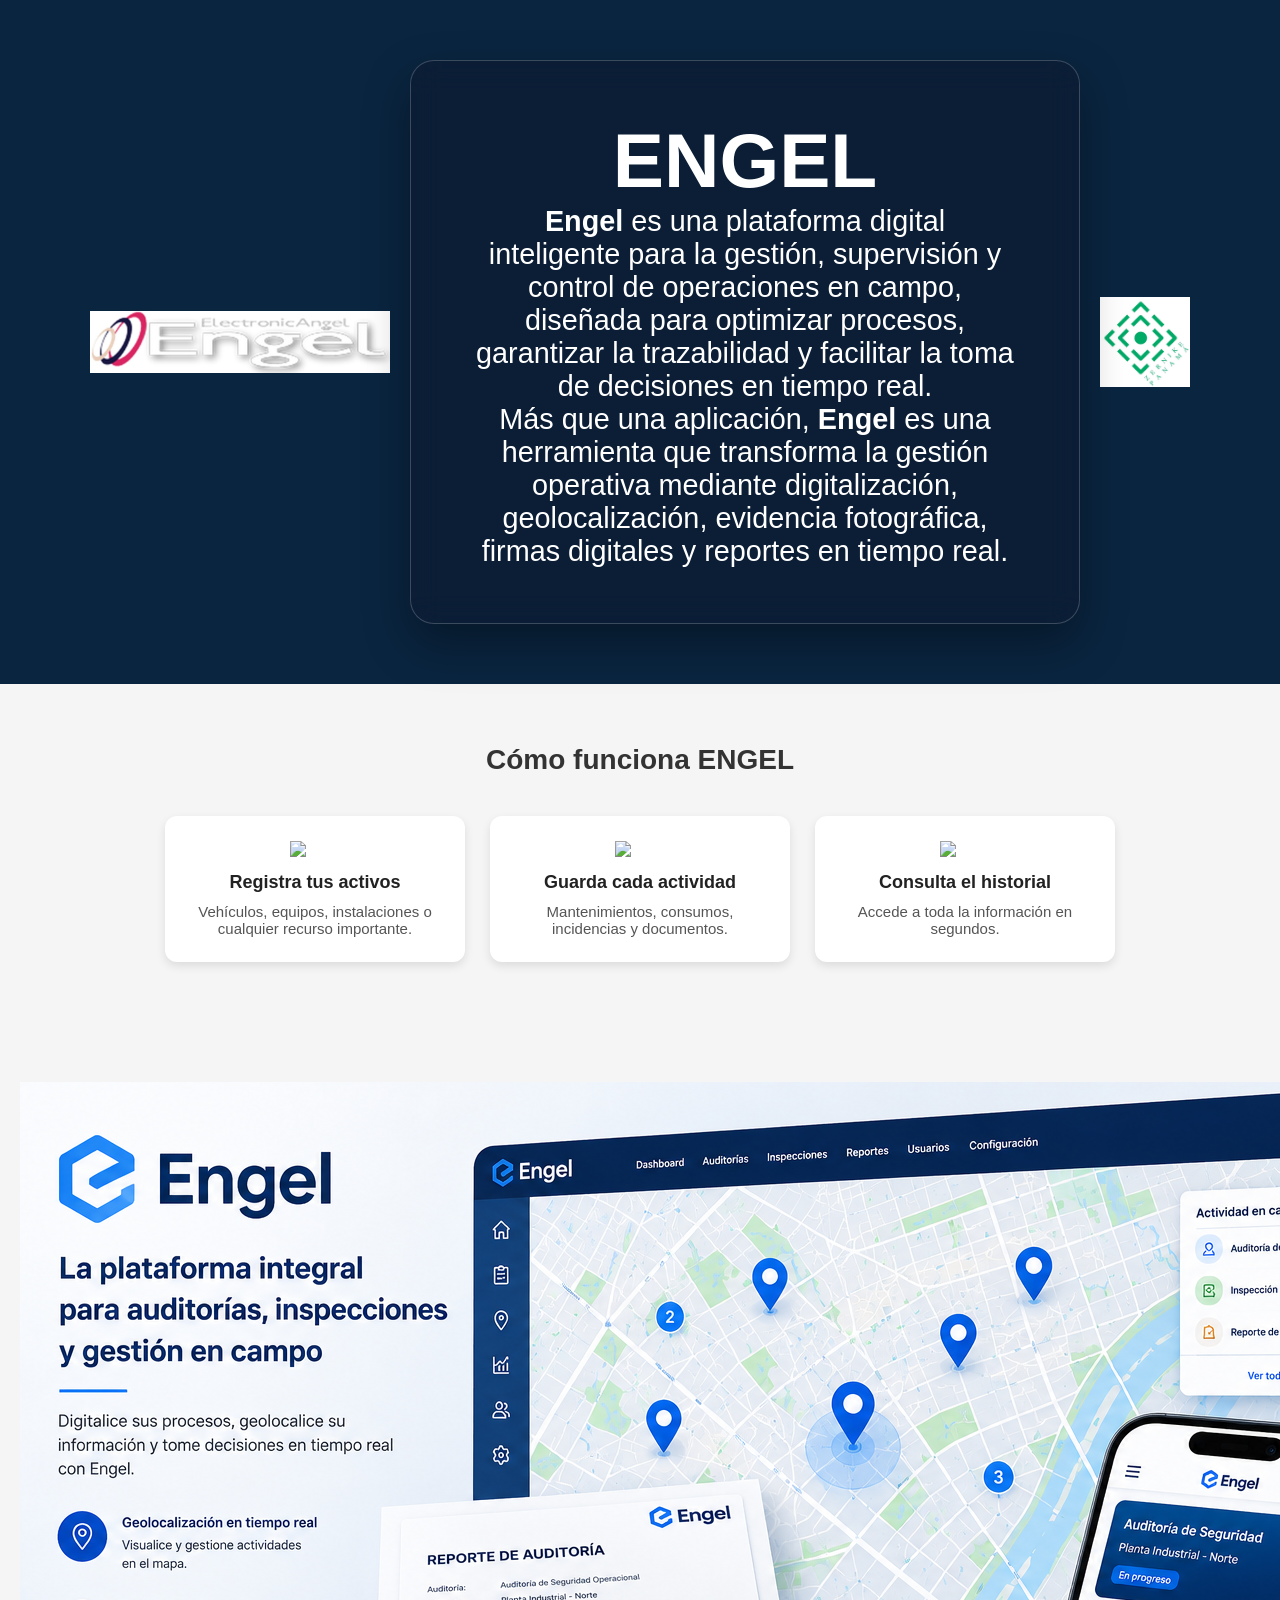
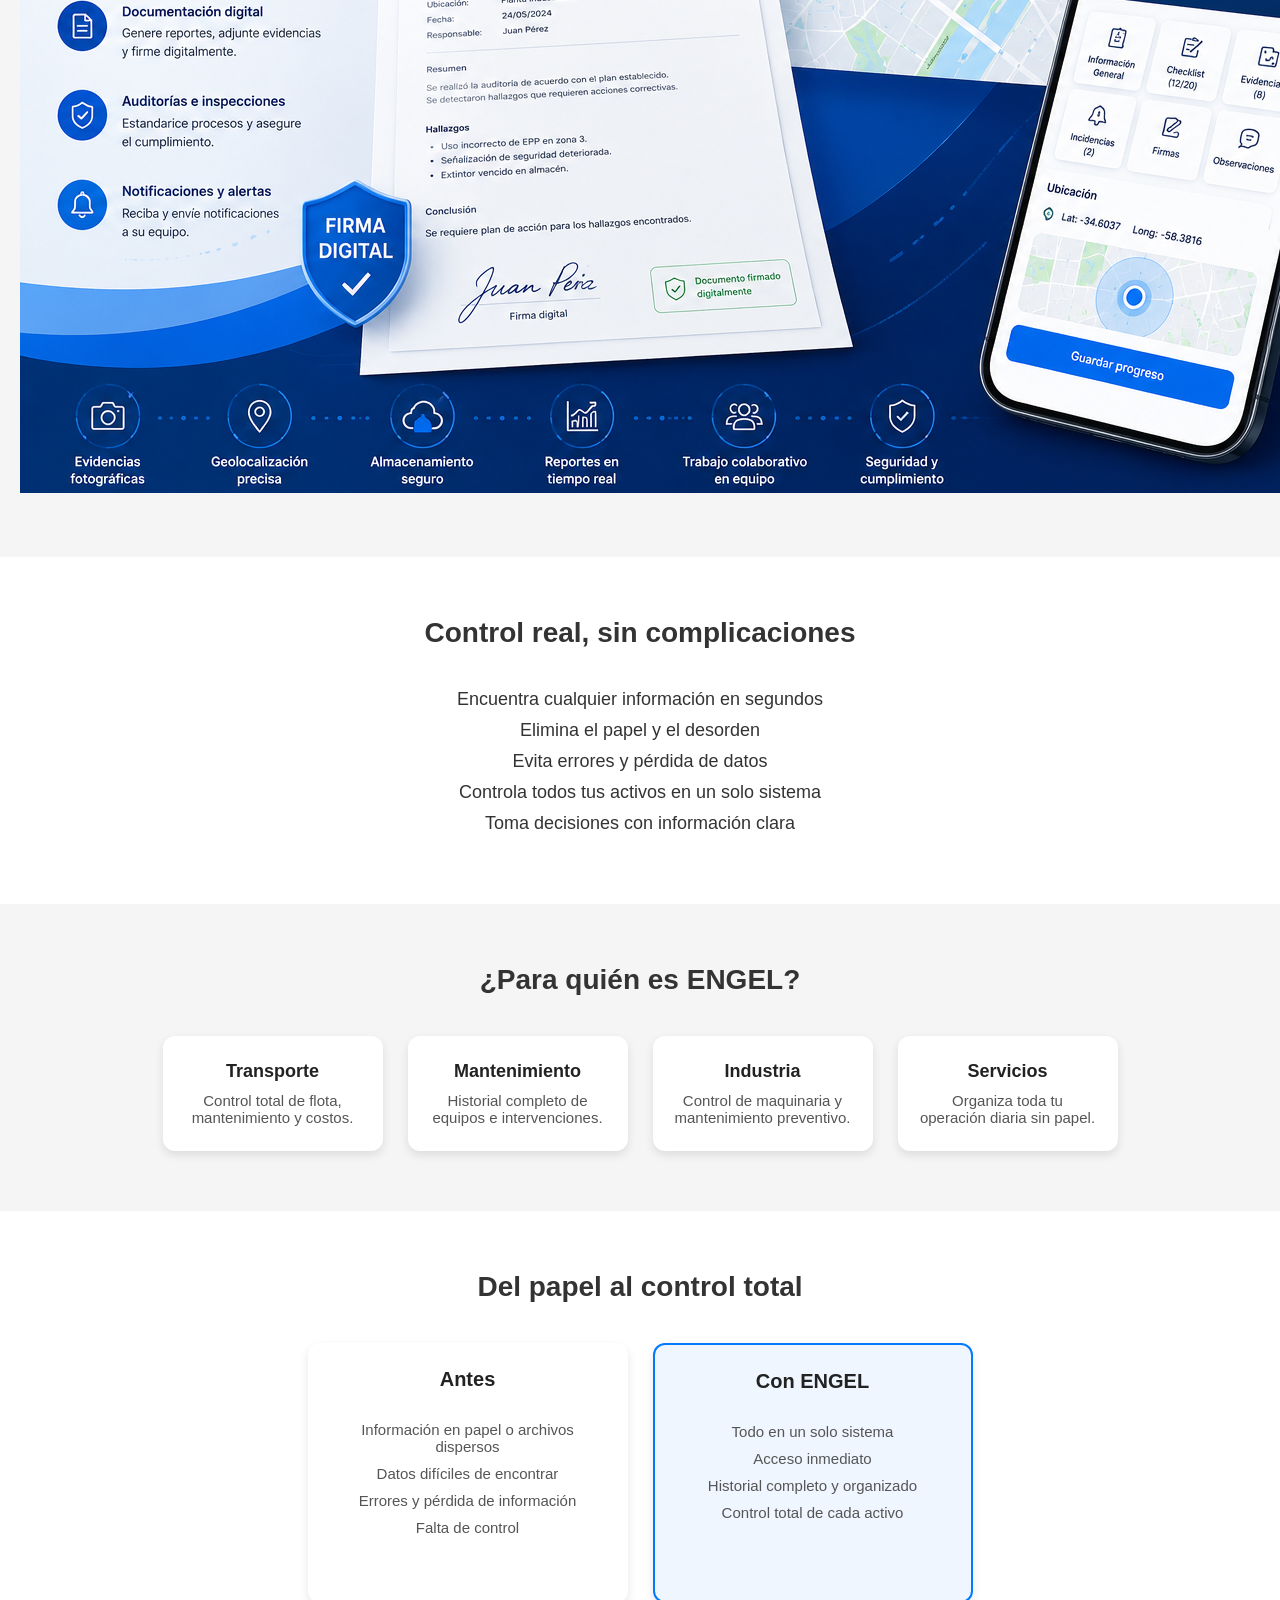
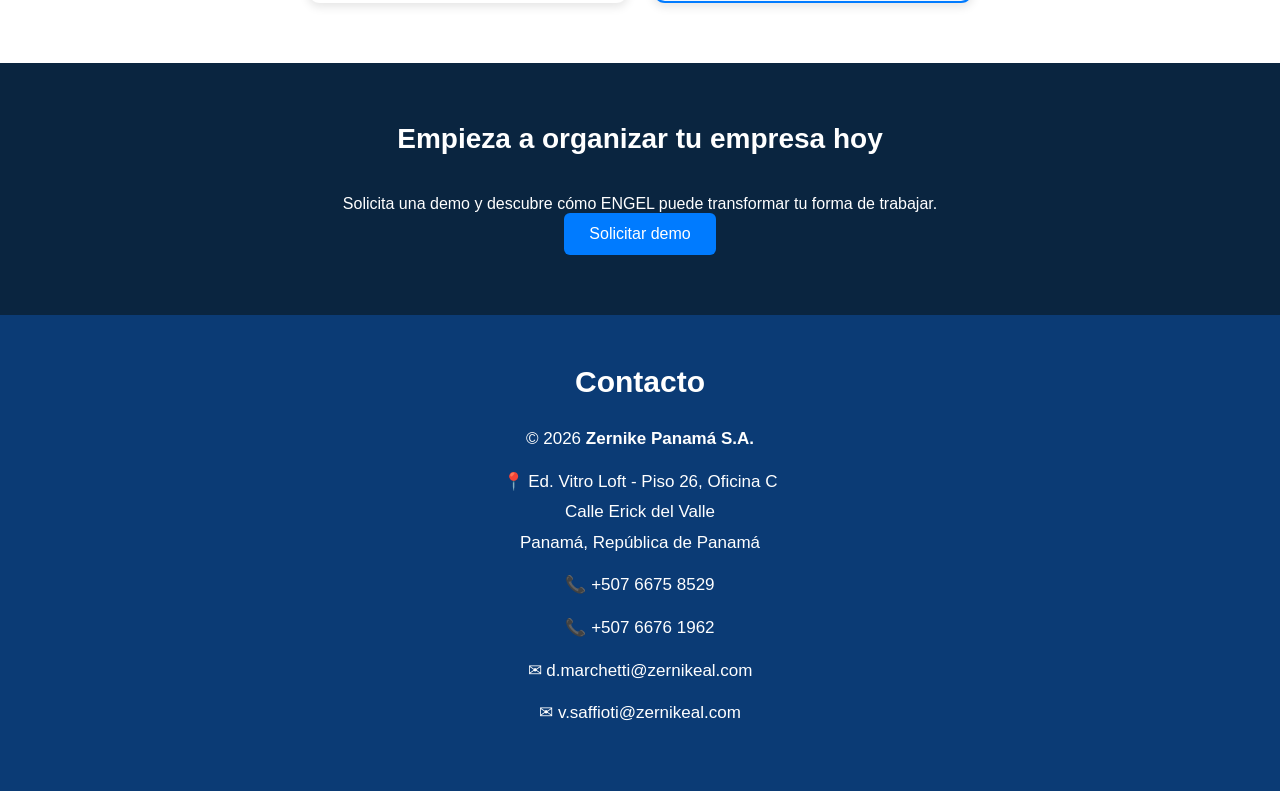
==== commit 8a297714: "Migliorata sezione hero e aggiunto riquadro trasparente" ====
--- a/index.html
+++ b/index.html
@@ -15,11 +15,20 @@
     <img src="immagini/engel.jpg" alt="ENGEL Logo" class="logo left">
 
     <div class="hero-text">
-      <h1>ENGEL</h1>
-      <h2>Toda la información de tus activos, en un solo lugar</h2>
-      <p>Deja atrás el papel y controla vehiculos, equipos e instalaciones con historial completo, organizado y siempre accesible.</p>
-      <a href="#contacto" class="btn">Solicitar demo</a>
-    </div>
+    <h1>ENGEL</h1>
+
+    <p>
+        <strong>Engel</strong> es una plataforma digital inteligente para la gestión,
+        supervisión y control de operaciones en campo, diseñada para optimizar procesos,
+        garantizar la trazabilidad y facilitar la toma de decisiones en tiempo real.
+    </p>
+
+    <p>
+        Más que una aplicación, <strong>Engel</strong> es una herramienta que transforma
+        la gestión operativa mediante digitalización, geolocalización, evidencia
+        fotográfica, firmas digitales y reportes en tiempo real.
+    </p>
+</div>
 
     <img src="immagini/logo.png" alt="Zernike Logo" class="logo right">
 
@@ -147,9 +156,17 @@
         <p>
             📞 +507 6675 8529
         </p>
+        <p>
+            📞 +507 6676 1962
+        </p>
 
         <p>
             ✉ d.marchetti@zernikeal.com
+
+        </p>
+        <p>
+            ✉ v.saffioti@zernikeal.com
+
         </p>
 
     </div>
--- a/styles.css
+++ b/styles.css
@@ -29,25 +29,28 @@
   gap: 20px;
 }
 
-.hero-text {
-  text-align: center;
-  max-width: 500px;
-}
-
-.hero h1 {
-  font-size: 42px;
-  margin-bottom: 10px;
-}
-
-.hero h2 {
-  font-size: 22px;
-  font-weight: normal;
-  margin-bottom: 15px;
-}
-
-.hero p {
-  font-size: 16px;
-  margin-bottom: 20px;
+.hero-text{
+  
+    position: relative;
+    z-index: 2;
+
+    max-width: 1050px;
+    margin: 0 auto;
+    padding: 55px 65px;
+
+    text-align: center;
+    color: #fff;
+
+    background: rgba(15, 23, 42, 0.45);
+    backdrop-filter: blur(14px);
+    -webkit-backdrop-filter: blur(14px);
+
+    border: 1px solid rgba(255,255,255,.20);
+    border-radius: 24px;
+
+    box-shadow: 0 20px 45px rgba(0,0,0,.35);
+
+    
 }
 
 .logo.left {
@@ -317,4 +320,12 @@
 
 .footer strong{
     color:#ffffff;
+}
+
+.hero-text h1 {
+    font-size: 4.8rem;
+}
+
+.hero-text p {
+    font-size: 1.8rem;
 }
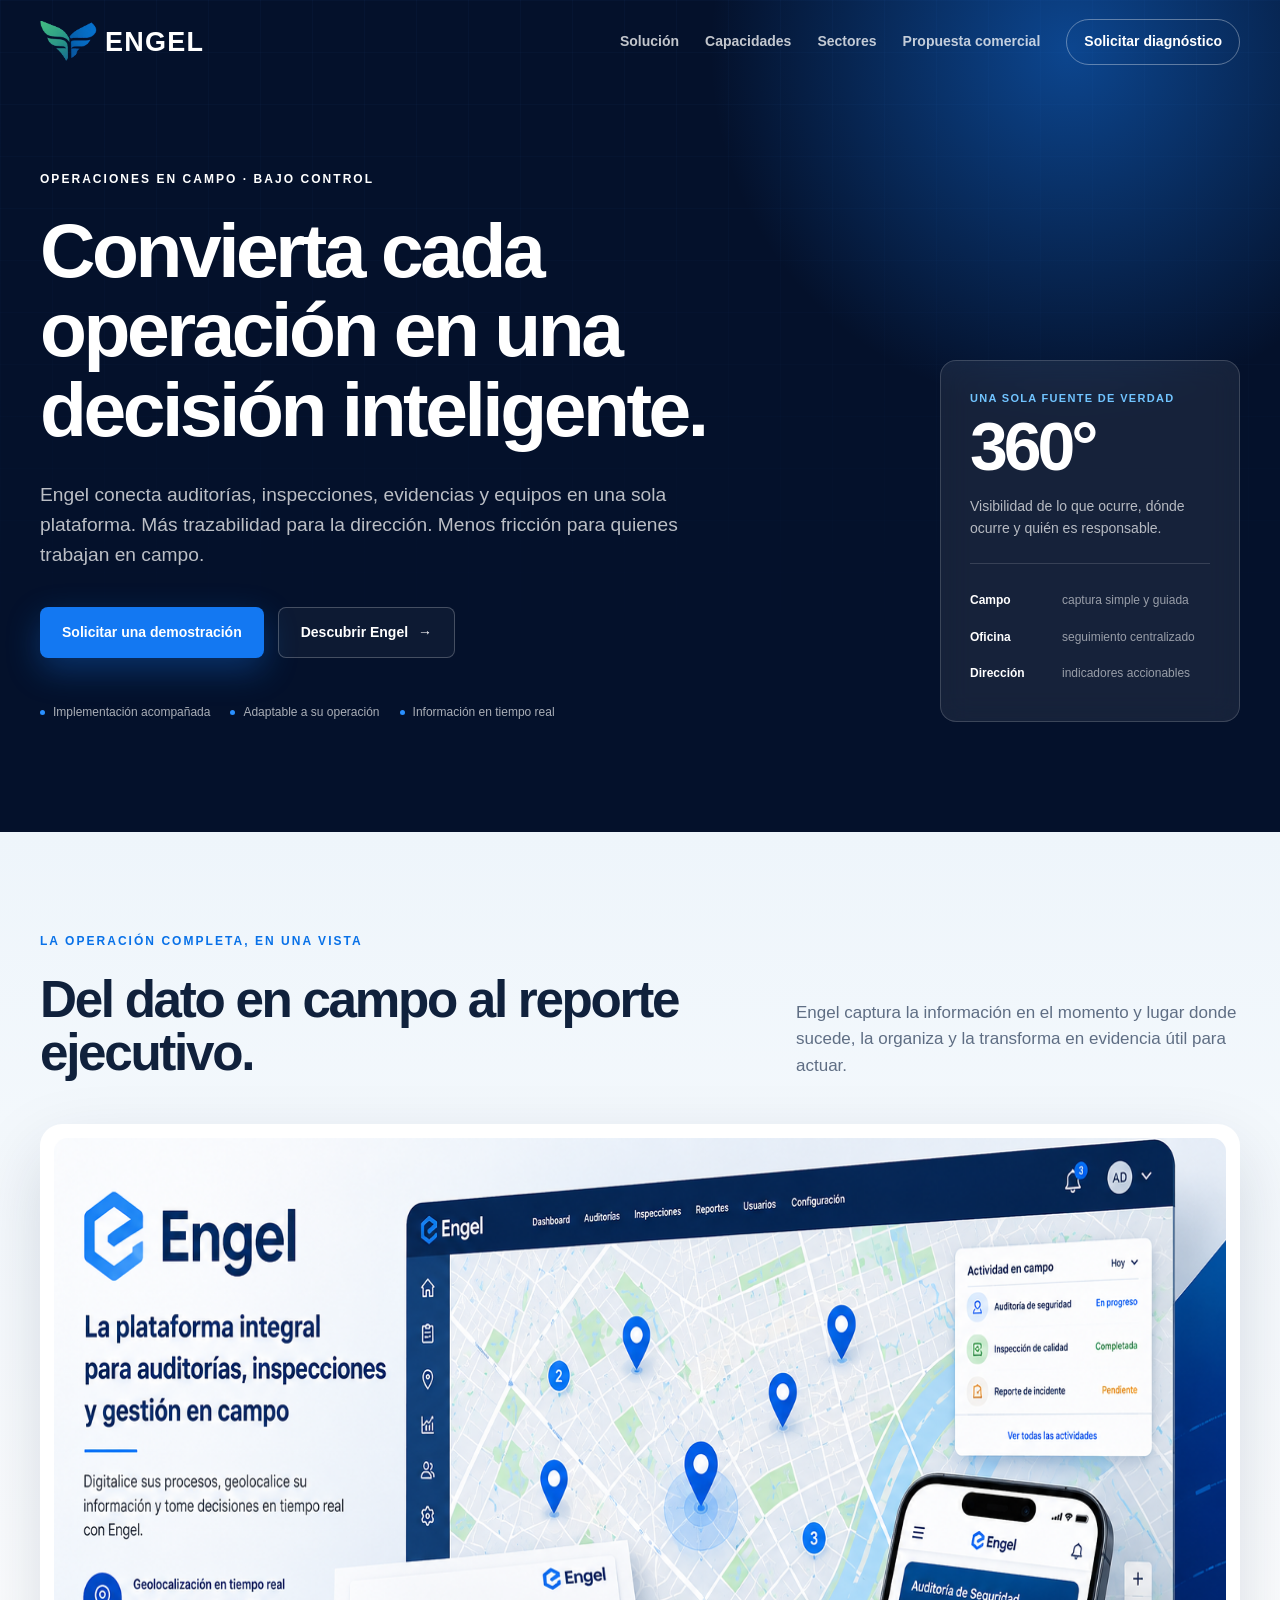
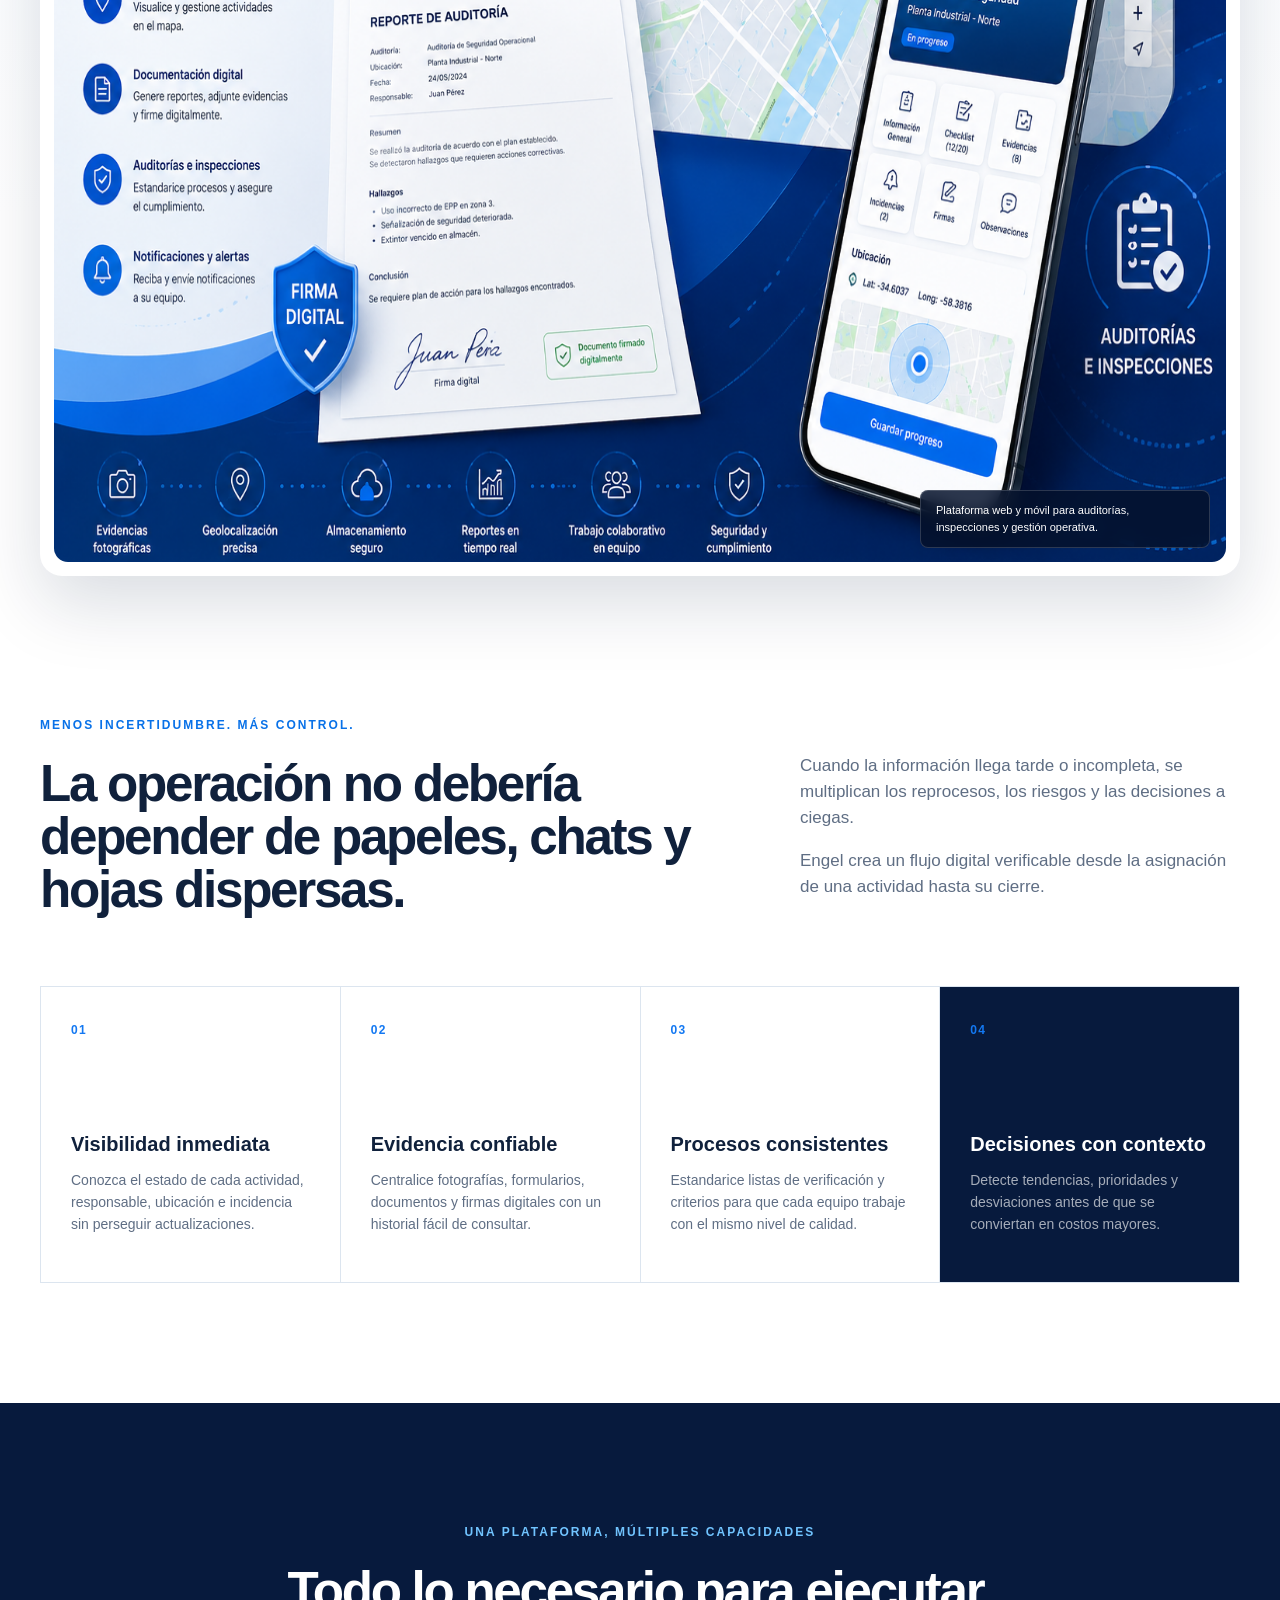
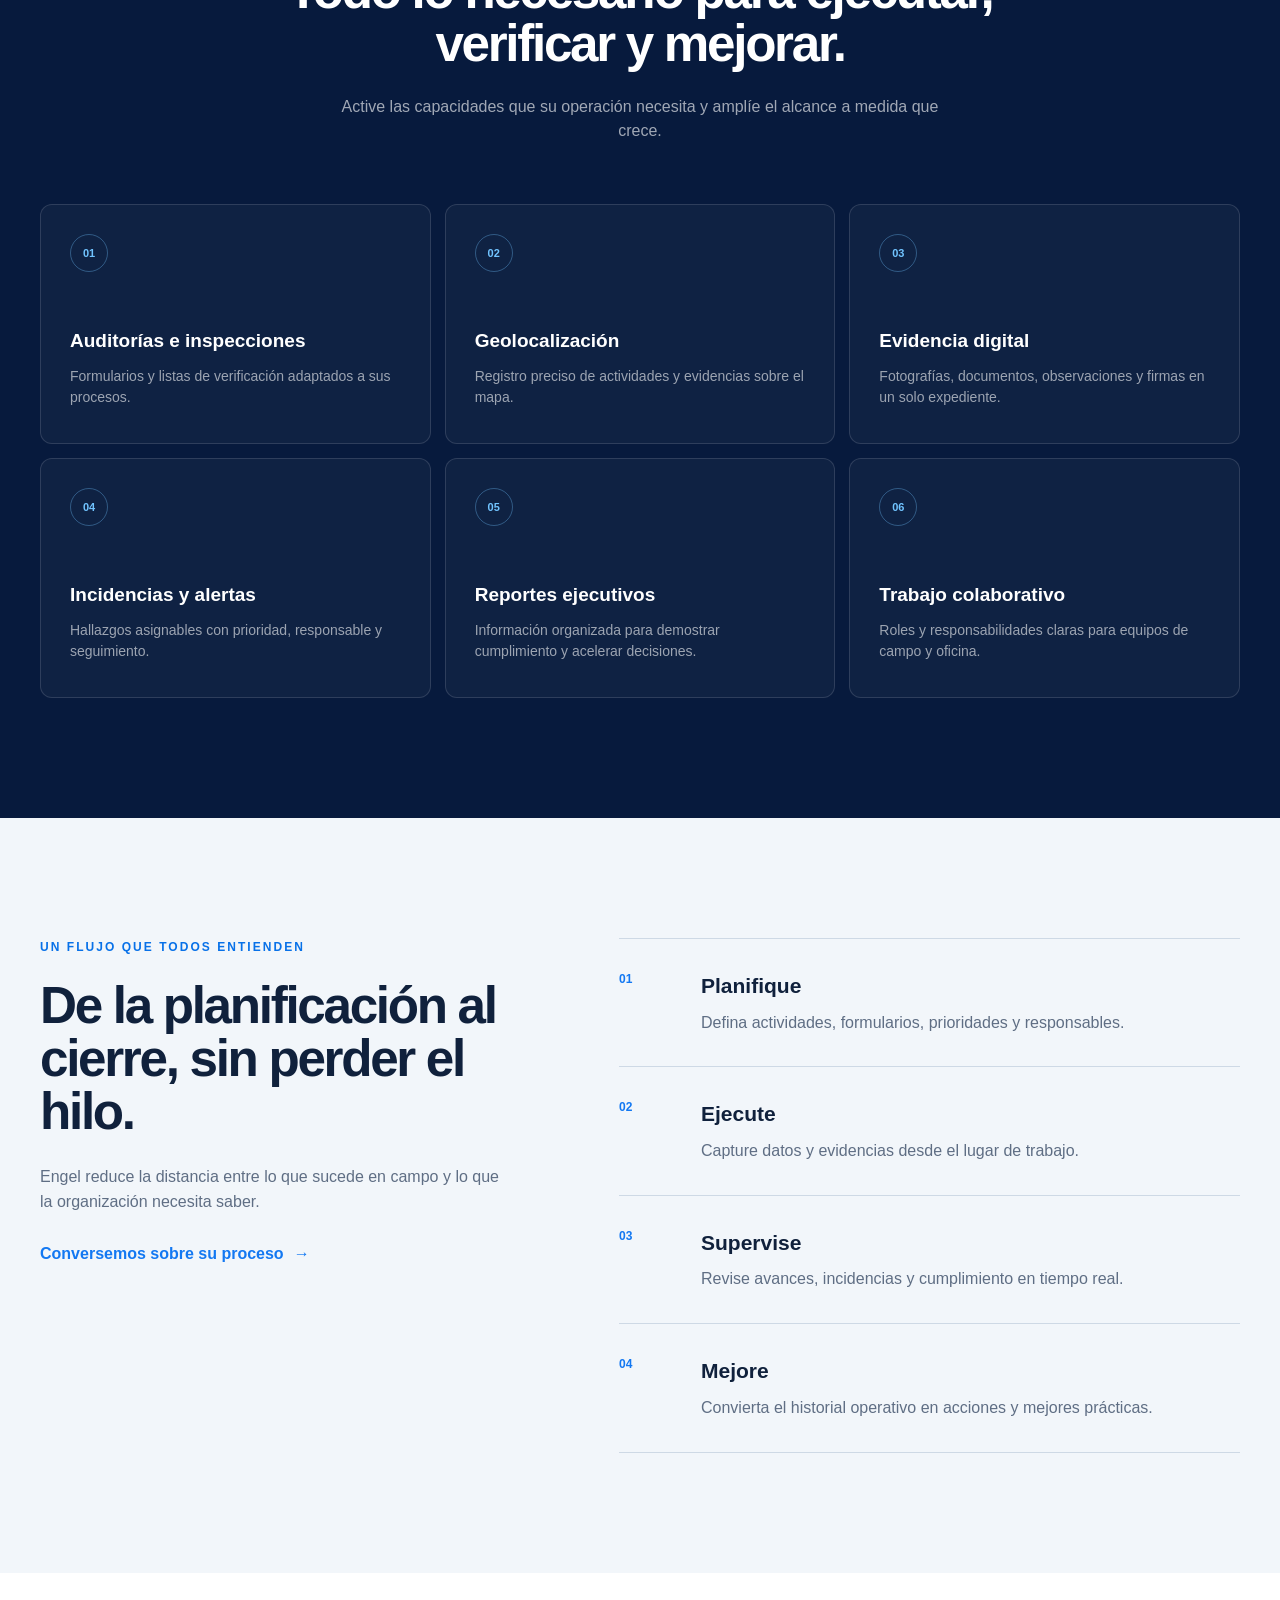
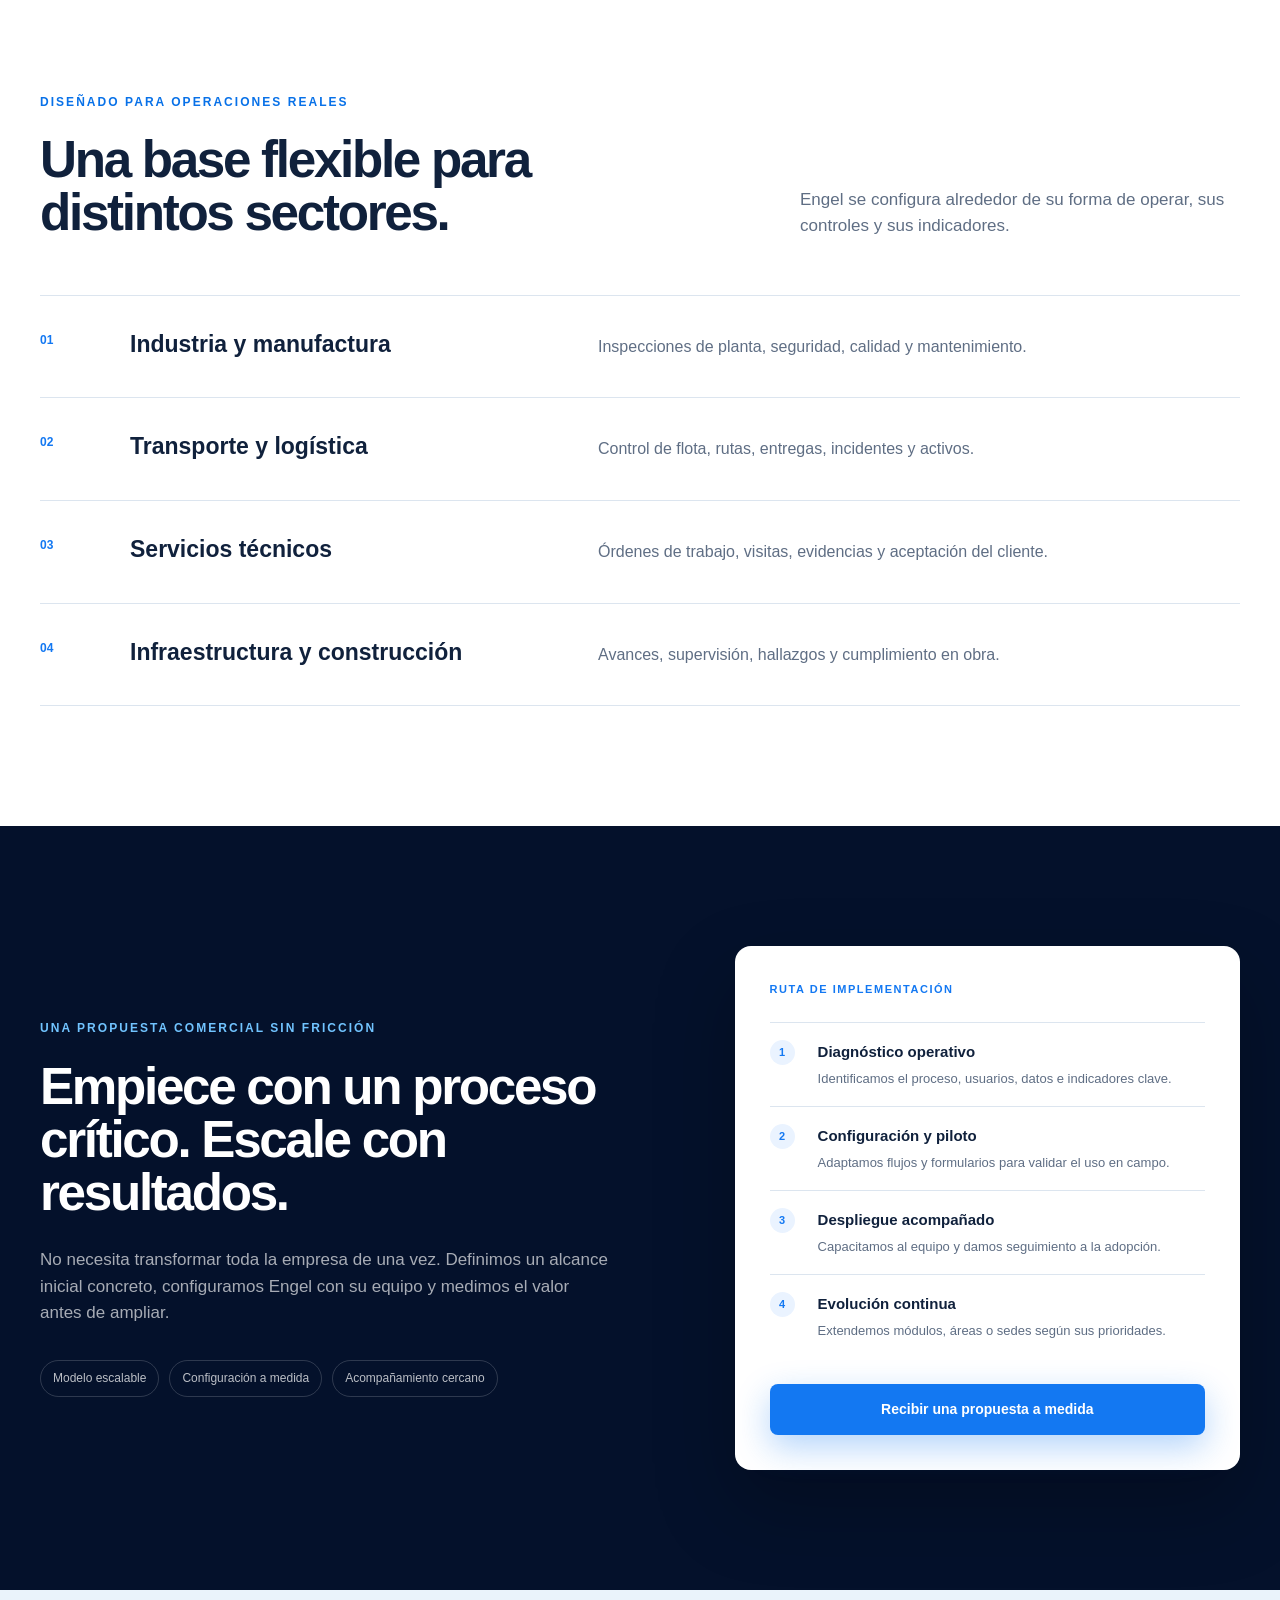
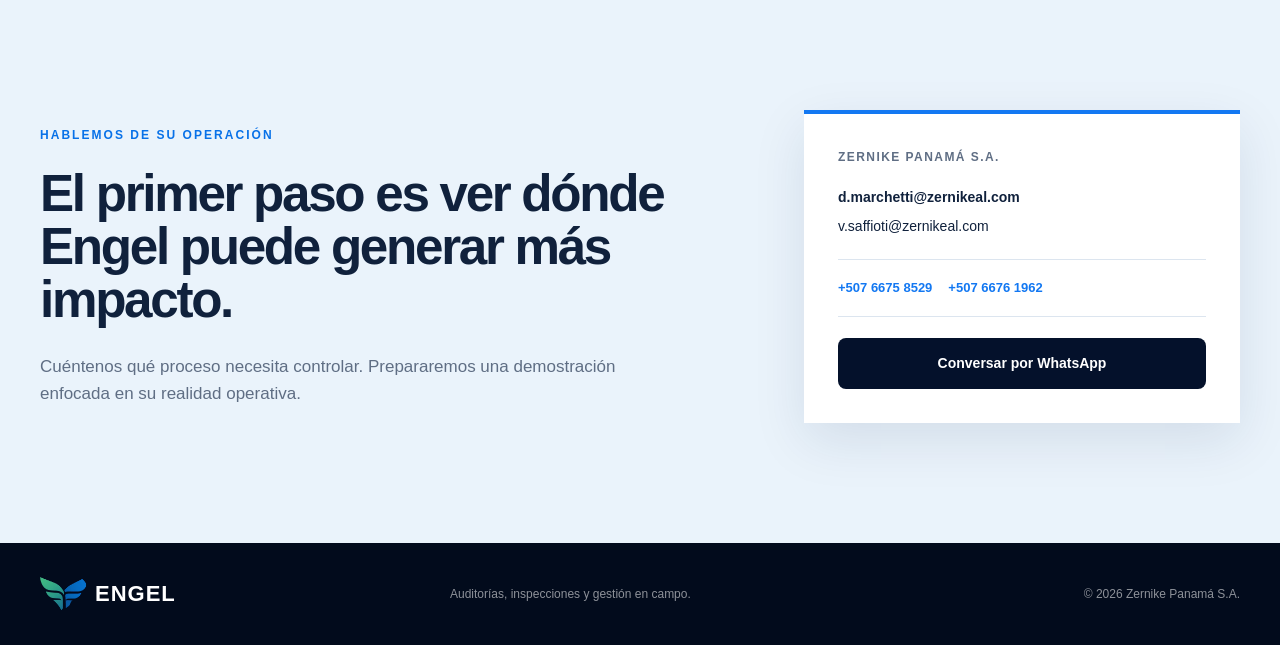
==== commit 76495271: "Add central image and footer details; update hero text" ====
--- a/index.html
+++ b/index.html
@@ -1,179 +1,238 @@
-<!DOCTYPE html>
+<!doctype html>
 <html lang="es">
 <head>
   <meta charset="UTF-8">
   <meta name="viewport" content="width=device-width, initial-scale=1.0">
-  <title>ENGEL - Digitalización Inteligente</title>
+  <meta name="description" content="Engel digitaliza auditorías, inspecciones y operaciones en campo con trazabilidad, evidencias, geolocalización y reportes en tiempo real.">
+  <meta name="theme-color" content="#071a3d">
+  <title>Engel | Control inteligente de operaciones en campo</title>
   <link rel="stylesheet" href="styles.css">
 </head>
-
 <body>
-
-<header class="hero">
-  <div class="hero-row">
-
-    <img src="immagini/engel.jpg" alt="ENGEL Logo" class="logo left">
-
-    <div class="hero-text">
-    <h1>ENGEL</h1>
-
-    <p>
-        <strong>Engel</strong> es una plataforma digital inteligente para la gestión,
-        supervisión y control de operaciones en campo, diseñada para optimizar procesos,
-        garantizar la trazabilidad y facilitar la toma de decisiones en tiempo real.
-    </p>
-
-    <p>
-        Más que una aplicación, <strong>Engel</strong> es una herramienta que transforma
-        la gestión operativa mediante digitalización, geolocalización, evidencia
-        fotográfica, firmas digitales y reportes en tiempo real.
-    </p>
-</div>
-
-    <img src="immagini/logo.png" alt="Zernike Logo" class="logo right">
-
-  </div>
-</header>
-
-<!-- COMO FUNCIONA -->
-<section class="section">
-  <h2>Cómo funciona ENGEL</h2>
-  <div class="grid-3">
-    <div class="card">
-      <img src="https://cdn-icons-png.flaticon.com/512/2920/2920349.png">
-      <h3>Registra tus activos</h3>
-      <p>Vehículos, equipos, instalaciones o cualquier recurso importante.</p>
+  <a class="skip-link" href="#contenido">Ir al contenido</a>
+
+  <header class="site-header" id="inicio">
+    <div class="nav-wrap">
+      <a class="brand" href="#inicio" aria-label="Engel, inicio">
+        <span class="brand-symbol" aria-hidden="true">
+          <img src="immagini/engel-logo-sidebar.png" alt="">
+        </span>
+        <span class="brand-wordmark">ENGEL</span>
+      </a>
+
+      <button class="menu-toggle" type="button" aria-expanded="false" aria-controls="main-nav">
+        <span></span><span></span><span></span>
+        <span class="sr-only">Abrir menú</span>
+      </button>
+
+      <nav class="main-nav" id="main-nav" aria-label="Navegación principal">
+        <a href="#solucion">Solución</a>
+        <a href="#modulos">Capacidades</a>
+        <a href="#sectores">Sectores</a>
+        <a href="#propuesta">Propuesta comercial</a>
+        <a class="nav-cta" href="#contacto">Solicitar diagnóstico</a>
+      </nav>
     </div>
-
-    <div class="card">
-      <img src="https://cdn-icons-png.flaticon.com/512/1828/1828817.png">
-      <h3>Guarda cada actividad</h3>
-      <p>Mantenimientos, consumos, incidencias y documentos.</p>
+  </header>
+
+  <main id="contenido">
+    <section class="hero">
+      <div class="hero-glow" aria-hidden="true"></div>
+      <div class="container hero-grid">
+        <div class="hero-copy">
+          <p class="eyebrow">OPERACIONES EN CAMPO · BAJO CONTROL</p>
+          <h1>Convierta cada operación en una decisión inteligente.</h1>
+          <p class="hero-lead">Engel conecta auditorías, inspecciones, evidencias y equipos en una sola plataforma. Más trazabilidad para la dirección. Menos fricción para quienes trabajan en campo.</p>
+          <div class="hero-actions">
+            <a class="button button-primary" href="#contacto">Solicitar una demostración</a>
+            <a class="button button-ghost" href="#solucion">Descubrir Engel <span aria-hidden="true">→</span></a>
+          </div>
+          <div class="trust-line" aria-label="Ventajas principales">
+            <span>Implementación acompañada</span>
+            <span>Adaptable a su operación</span>
+            <span>Información en tiempo real</span>
+          </div>
+        </div>
+
+        <aside class="hero-panel" aria-label="Resumen de valor">
+          <p class="panel-label">Una sola fuente de verdad</p>
+          <p class="panel-number">360°</p>
+          <p class="panel-text">Visibilidad de lo que ocurre, dónde ocurre y quién es responsable.</p>
+          <div class="panel-divider"></div>
+          <div class="mini-stat"><strong>Campo</strong><span>captura simple y guiada</span></div>
+          <div class="mini-stat"><strong>Oficina</strong><span>seguimiento centralizado</span></div>
+          <div class="mini-stat"><strong>Dirección</strong><span>indicadores accionables</span></div>
+        </aside>
+      </div>
+    </section>
+
+    <section class="product-stage" aria-labelledby="product-title">
+      <div class="container">
+        <div class="stage-heading">
+          <div>
+            <p class="eyebrow blue">LA OPERACIÓN COMPLETA, EN UNA VISTA</p>
+            <h2 id="product-title">Del dato en campo al reporte ejecutivo.</h2>
+          </div>
+          <p>Engel captura la información en el momento y lugar donde sucede, la organiza y la transforma en evidencia útil para actuar.</p>
+        </div>
+        <figure class="product-visual">
+          <img src="immagini/foto.png" alt="Vista general de Engel con panel de geolocalización, reporte de auditoría y aplicación móvil" width="1536" height="1024">
+          <figcaption>Plataforma web y móvil para auditorías, inspecciones y gestión operativa.</figcaption>
+        </figure>
+      </div>
+    </section>
+
+    <section class="section problem" id="solucion">
+      <div class="container split-heading">
+        <div>
+          <p class="eyebrow blue">MENOS INCERTIDUMBRE. MÁS CONTROL.</p>
+          <h2>La operación no debería depender de papeles, chats y hojas dispersas.</h2>
+        </div>
+        <div class="section-intro">
+          <p>Cuando la información llega tarde o incompleta, se multiplican los reprocesos, los riesgos y las decisiones a ciegas.</p>
+          <p>Engel crea un flujo digital verificable desde la asignación de una actividad hasta su cierre.</p>
+        </div>
+      </div>
+
+      <div class="container outcomes">
+        <article class="outcome-card">
+          <span class="card-index">01</span>
+          <h3>Visibilidad inmediata</h3>
+          <p>Conozca el estado de cada actividad, responsable, ubicación e incidencia sin perseguir actualizaciones.</p>
+        </article>
+        <article class="outcome-card">
+          <span class="card-index">02</span>
+          <h3>Evidencia confiable</h3>
+          <p>Centralice fotografías, formularios, documentos y firmas digitales con un historial fácil de consultar.</p>
+        </article>
+        <article class="outcome-card">
+          <span class="card-index">03</span>
+          <h3>Procesos consistentes</h3>
+          <p>Estandarice listas de verificación y criterios para que cada equipo trabaje con el mismo nivel de calidad.</p>
+        </article>
+        <article class="outcome-card featured">
+          <span class="card-index">04</span>
+          <h3>Decisiones con contexto</h3>
+          <p>Detecte tendencias, prioridades y desviaciones antes de que se conviertan en costos mayores.</p>
+        </article>
+      </div>
+    </section>
+
+    <section class="section capabilities" id="modulos">
+      <div class="container">
+        <div class="section-title centered">
+          <p class="eyebrow light">UNA PLATAFORMA, MÚLTIPLES CAPACIDADES</p>
+          <h2>Todo lo necesario para ejecutar, verificar y mejorar.</h2>
+          <p>Active las capacidades que su operación necesita y amplíe el alcance a medida que crece.</p>
+        </div>
+
+        <div class="capability-grid">
+          <article><span>01</span><h3>Auditorías e inspecciones</h3><p>Formularios y listas de verificación adaptados a sus procesos.</p></article>
+          <article><span>02</span><h3>Geolocalización</h3><p>Registro preciso de actividades y evidencias sobre el mapa.</p></article>
+          <article><span>03</span><h3>Evidencia digital</h3><p>Fotografías, documentos, observaciones y firmas en un solo expediente.</p></article>
+          <article><span>04</span><h3>Incidencias y alertas</h3><p>Hallazgos asignables con prioridad, responsable y seguimiento.</p></article>
+          <article><span>05</span><h3>Reportes ejecutivos</h3><p>Información organizada para demostrar cumplimiento y acelerar decisiones.</p></article>
+          <article><span>06</span><h3>Trabajo colaborativo</h3><p>Roles y responsabilidades claras para equipos de campo y oficina.</p></article>
+        </div>
+      </div>
+    </section>
+
+    <section class="section workflow">
+      <div class="container workflow-grid">
+        <div class="workflow-copy">
+          <p class="eyebrow blue">UN FLUJO QUE TODOS ENTIENDEN</p>
+          <h2>De la planificación al cierre, sin perder el hilo.</h2>
+          <p>Engel reduce la distancia entre lo que sucede en campo y lo que la organización necesita saber.</p>
+          <a class="text-link" href="#contacto">Conversemos sobre su proceso <span aria-hidden="true">→</span></a>
+        </div>
+        <ol class="steps">
+          <li><span>01</span><div><h3>Planifique</h3><p>Defina actividades, formularios, prioridades y responsables.</p></div></li>
+          <li><span>02</span><div><h3>Ejecute</h3><p>Capture datos y evidencias desde el lugar de trabajo.</p></div></li>
+          <li><span>03</span><div><h3>Supervise</h3><p>Revise avances, incidencias y cumplimiento en tiempo real.</p></div></li>
+          <li><span>04</span><div><h3>Mejore</h3><p>Convierta el historial operativo en acciones y mejores prácticas.</p></div></li>
+        </ol>
+      </div>
+    </section>
+
+    <section class="section sectors" id="sectores">
+      <div class="container">
+        <div class="split-heading compact">
+          <div>
+            <p class="eyebrow blue">DISEÑADO PARA OPERACIONES REALES</p>
+            <h2>Una base flexible para distintos sectores.</h2>
+          </div>
+          <p>Engel se configura alrededor de su forma de operar, sus controles y sus indicadores.</p>
+        </div>
+
+        <div class="sector-list">
+          <article><p class="sector-number">01</p><div><h3>Industria y manufactura</h3><p>Inspecciones de planta, seguridad, calidad y mantenimiento.</p></div></article>
+          <article><p class="sector-number">02</p><div><h3>Transporte y logística</h3><p>Control de flota, rutas, entregas, incidentes y activos.</p></div></article>
+          <article><p class="sector-number">03</p><div><h3>Servicios técnicos</h3><p>Órdenes de trabajo, visitas, evidencias y aceptación del cliente.</p></div></article>
+          <article><p class="sector-number">04</p><div><h3>Infraestructura y construcción</h3><p>Avances, supervisión, hallazgos y cumplimiento en obra.</p></div></article>
+        </div>
+      </div>
+    </section>
+
+    <section class="section offer" id="propuesta">
+      <div class="container offer-grid">
+        <div class="offer-copy">
+          <p class="eyebrow light">UNA PROPUESTA COMERCIAL SIN FRICCIÓN</p>
+          <h2>Empiece con un proceso crítico. Escale con resultados.</h2>
+          <p>No necesita transformar toda la empresa de una vez. Definimos un alcance inicial concreto, configuramos Engel con su equipo y medimos el valor antes de ampliar.</p>
+          <div class="offer-promise">
+            <span>Modelo escalable</span>
+            <span>Configuración a medida</span>
+            <span>Acompañamiento cercano</span>
+          </div>
+        </div>
+
+        <div class="offer-card">
+          <p class="offer-label">RUTA DE IMPLEMENTACIÓN</p>
+          <ol>
+            <li><span>1</span><div><strong>Diagnóstico operativo</strong><p>Identificamos el proceso, usuarios, datos e indicadores clave.</p></div></li>
+            <li><span>2</span><div><strong>Configuración y piloto</strong><p>Adaptamos flujos y formularios para validar el uso en campo.</p></div></li>
+            <li><span>3</span><div><strong>Despliegue acompañado</strong><p>Capacitamos al equipo y damos seguimiento a la adopción.</p></div></li>
+            <li><span>4</span><div><strong>Evolución continua</strong><p>Extendemos módulos, áreas o sedes según sus prioridades.</p></div></li>
+          </ol>
+          <a class="button button-primary full" href="#contacto">Recibir una propuesta a medida</a>
+        </div>
+      </div>
+    </section>
+
+    <section class="section final-cta" id="contacto">
+      <div class="container cta-grid">
+        <div>
+          <p class="eyebrow blue">HABLEMOS DE SU OPERACIÓN</p>
+          <h2>El primer paso es ver dónde Engel puede generar más impacto.</h2>
+          <p>Cuéntenos qué proceso necesita controlar. Prepararemos una demostración enfocada en su realidad operativa.</p>
+        </div>
+        <div class="contact-card">
+          <p class="contact-label">Zernike Panamá S.A.</p>
+          <a class="contact-main" href="mailto:d.marchetti@zernikeal.com?subject=Solicitud%20de%20demostración%20Engel">d.marchetti@zernikeal.com</a>
+          <a href="mailto:v.saffioti@zernikeal.com?subject=Solicitud%20de%20demostración%20Engel">v.saffioti@zernikeal.com</a>
+          <div class="contact-phones">
+            <a href="tel:+50766758529">+507 6675 8529</a>
+            <a href="tel:+50766761962">+507 6676 1962</a>
+          </div>
+          <a class="button button-dark full" href="https://wa.me/50766758529?text=Hola%2C%20quisiera%20conocer%20más%20sobre%20Engel" target="_blank" rel="noopener">Conversar por WhatsApp</a>
+        </div>
+      </div>
+    </section>
+  </main>
+
+  <footer class="footer">
+    <div class="container footer-grid">
+      <a class="brand footer-brand" href="#inicio" aria-label="Engel, volver al inicio">
+        <span class="brand-symbol" aria-hidden="true">
+          <img src="immagini/engel-logo-sidebar.png" alt="">
+        </span>
+        <span class="brand-wordmark">ENGEL</span>
+      </a>
+      <p>Auditorías, inspecciones y gestión en campo.</p>
+      <p>© <span id="year">2026</span> Zernike Panamá S.A.</p>
     </div>
-
-    <div class="card">
-      <img src="https://cdn-icons-png.flaticon.com/512/3135/3135715.png">
-      <h3>Consulta el historial</h3>
-      <p>Accede a toda la información en segundos.</p>
-    </div>
-  </div>
-</section>
-
-<!-- IMAGEN CENTRAL -->
-<section class="section image-center">
-    <img src="immagini/foto.png" alt="Aplicación ENGEL" class="center-photo">
-</section>
-
-<!-- BENEFICIOS -->
-<section class="section alt">
-  <h2>Control real, sin complicaciones</h2>
-  <ul class="benefits">
-    <li>Encuentra cualquier información en segundos</li>
-    <li>Elimina el papel y el desorden</li>
-    <li>Evita errores y pérdida de datos</li>
-    <li>Controla todos tus activos en un solo sistema</li>
-    <li>Toma decisiones con información clara</li>
-  </ul>
-</section>
-
-<section class="section">
-  <h2>¿Para quién es ENGEL?</h2>
-
-  <div class="grid-4">
-
-    <div class="card">
-      <h3>Transporte</h3>
-      <p>Control total de flota, mantenimiento y costos.</p>
-    </div>
-
-    <div class="card">
-      <h3>Mantenimiento</h3>
-      <p>Historial completo de equipos e intervenciones.</p>
-    </div>
-
-    <div class="card">
-      <h3>Industria</h3>
-      <p>Control de maquinaria y mantenimiento preventivo.</p>
-    </div>
-
-    <div class="card">
-      <h3>Servicios</h3>
-      <p>Organiza toda tu operación diaria sin papel.</p>
-    </div>
-
-  </div>
-</section>
-
-<section class="section alt">
-  <h2>Del papel al control total</h2>
-
-  <div class="grid-2">
-
-    <div class="card compare">
-      <h3>Antes</h3>
-      <ul>
-        <li>Información en papel o archivos dispersos</li>
-        <li>Datos difíciles de encontrar</li>
-        <li>Errores y pérdida de información</li>
-        <li>Falta de control</li>
-      </ul>
-    </div>
-
-    <div class="card compare">
-      <h3>Con ENGEL</h3>
-      <ul>
-        <li>Todo en un solo sistema</li>
-        <li>Acceso inmediato</li>
-        <li>Historial completo y organizado</li>
-        <li>Control total de cada activo</li>
-      </ul>
-    </div>
-
-  </div>
-</section>
-
-<!-- CTA -->
-<section class="section cta" id="contacto">
-  <h2>Empieza a organizar tu empresa hoy</h2>
-  <p>Solicita una demo y descubre cómo ENGEL puede transformar tu forma de trabajar.</p>
-  
-  <a href="#" class="btn">Solicitar demo</a>
-</section>
-<footer class="footer">
-
-    <div class="footer-container">
-
-        <h3>Contacto</h3>
-
-        <p>© 2026 <strong>Zernike Panamá S.A.</strong></p>
-
-        <p>
-            📍 Ed. Vitro Loft - Piso 26, Oficina C<br>
-            Calle Erick del Valle<br>
-            Panamá, República de Panamá
-        </p>
-
-        <p>
-            📞 +507 6675 8529
-        </p>
-        <p>
-            📞 +507 6676 1962
-        </p>
-
-        <p>
-            ✉ d.marchetti@zernikeal.com
-
-        </p>
-        <p>
-            ✉ v.saffioti@zernikeal.com
-
-        </p>
-
-    </div>
-
-</footer>
-
-<script src="script.js"></script>
-
+  </footer>
+
+  <script src="script.js"></script>
 </body>
-</html>+</html>
--- a/styles.css
+++ b/styles.css
@@ -1,331 +1,208 @@
-
-/* RESET */
-* {
+:root {
+  --navy-950: #04112b;
+  --navy-900: #071a3d;
+  --navy-800: #0a2858;
+  --blue: #1378f2;
+  --blue-bright: #2a90ff;
+  --cyan: #71c4ff;
+  --ink: #10213c;
+  --muted: #5f6e84;
+  --line: #dce5ef;
+  --soft: #f2f6fa;
+  --white: #ffffff;
+  --max: 1200px;
+  --shadow: 0 28px 70px rgba(6, 27, 63, .15);
+}
+
+* { box-sizing: border-box; }
+html { scroll-behavior: smooth; }
+body {
   margin: 0;
-  padding: 0;
-  box-sizing: border-box;
-}
-
-/* BASE */
-body {
-  font-family: Arial, sans-serif;
-  background: #f5f5f5;
-  color: #333;
-}
-
-/* HERO */
-.hero {
-  background: #0a2540;
+  color: var(--ink);
+  background: var(--white);
+  font-family: Inter, ui-sans-serif, -apple-system, BlinkMacSystemFont, "Segoe UI", sans-serif;
+  line-height: 1.55;
+  -webkit-font-smoothing: antialiased;
+}
+
+img { display: block; max-width: 100%; }
+a { color: inherit; }
+button, a { -webkit-tap-highlight-color: transparent; }
+.container { width: min(var(--max), calc(100% - 48px)); margin-inline: auto; }
+.sr-only { position: absolute; width: 1px; height: 1px; padding: 0; margin: -1px; overflow: hidden; clip: rect(0,0,0,0); white-space: nowrap; border: 0; }
+.skip-link { position: fixed; top: 8px; left: 8px; z-index: 100; padding: 10px 14px; background: white; color: var(--navy-900); transform: translateY(-150%); border-radius: 6px; }
+.skip-link:focus { transform: translateY(0); }
+
+.site-header {
+  position: absolute;
+  inset: 0 0 auto;
+  z-index: 20;
   color: white;
-  padding: 60px 20px;
-}
-
-.hero-row {
-  display: flex;
-  align-items: center;
-  justify-content: space-between;
-  max-width: 1100px;
-  margin: auto;
-  gap: 20px;
-}
-
-.hero-text{
-  
-    position: relative;
-    z-index: 2;
-
-    max-width: 1050px;
-    margin: 0 auto;
-    padding: 55px 65px;
-
-    text-align: center;
-    color: #fff;
-
-    background: rgba(15, 23, 42, 0.45);
-    backdrop-filter: blur(14px);
-    -webkit-backdrop-filter: blur(14px);
-
-    border: 1px solid rgba(255,255,255,.20);
-    border-radius: 24px;
-
-    box-shadow: 0 20px 45px rgba(0,0,0,.35);
-
-    
-}
-
-.logo.left {
-  width: 300px; /* oppure il valore che avevi prima */
-}
-
-.logo.right {
-  width: 90px;
-}
-
-/* BUTTON */
-.btn {
-  display: inline-block;
-  padding: 12px 25px;
-  background: #007BFF;
-  color: white;
-  text-decoration: none;
-  border-radius: 6px;
-}
-
-.btn:hover {
-  background: #0056b3;
-}
-
-/* SECTIONS */
-.section {
-  padding: 60px 20px;
-  text-align: center;
-}
-
-.section.alt {
-  background: #ffffff;
-}
-
-.section h2 {
-  font-size: 28px;
-  margin-bottom: 40px;
-}
-
-/* GRID */
-.grid-3, .grid-4, .grid-2 {
-  display: flex;
-  justify-content: center;
-  gap: 25px;
-  flex-wrap: wrap;
-}
-
-/* CARD BASE */
-.card {
-  background: white;
-  padding: 25px 20px;
-  border-radius: 12px;
-  box-shadow: 0 4px 10px rgba(0,0,0,0.1);
-
-  display: flex;
-  flex-direction: column;
-  align-items: center;
-
-  text-align: center;
-}
-
-/* DIMENSIONI */
-.grid-3 .card { width: 300px; }
-.grid-4 .card { width: 220px; }
-.grid-2 .card { width: 320px; }
-
-/* ICONE */
-.card img,
-.icon {
-  width: 50px;
-  margin-bottom: 15px;
-}
-
-/* TITOLI */
-.card h3 {
-  font-size: 18px;
-  font-weight: 600;
-  margin-bottom: 10px;
-  color: #222;
-
-  /* NO HOVER */
-  transition: none;
-}
-
-/* TESTO */
-.card p {
-  font-size: 15px;
-  color: #555;
-}
-
-/* BENEFITS LIST */
-.benefits {
-  list-style: none;
-  max-width: 600px;
-  margin: auto;
-  padding: 0;
-}
-
-.benefits li {
-  margin: 10px 0;
-  font-size: 18px;
-}
-
-/* COMPARE (ANTES / DESPUES) */
-.compare {
-  min-height: 260px;
-  justify-content: flex-start;
-}
-
-.compare h3 {
-  margin-bottom: 20px;
-  font-size: 20px;
-}
-
-.compare ul {
-  list-style: none;
-  padding: 0;
-  width: 100%;
-}
-
-.compare li {
-  margin: 10px 0;
-  font-size: 15px;
-  color: #555;
-}
-
-/* EVIDENZIA SOLUZIONE */
-.compare:last-child {
-  border: 2px solid #007BFF;
-  background: #f0f6ff;
-}
-
-/* CTA */
-.cta {
-  background: #0a2540;
-  color: white;
-}
-
-/* RIMUOVE HOVER GLOBALI SU CARD */
-.card:hover {
-  transform: none;
-  box-shadow: 0 4px 10px rgba(0,0,0,0.1);
-}
-
-.card h3:hover {
-  color: #222;
-}
-
-/* RESPONSIVE */
-@media (max-width: 768px) {
-  .hero-row {
-    flex-direction: column;
-  }
-
-  .grid-3, .grid-4, .grid-2 {
-    flex-direction: column;
-    align-items: center;
-  }
-}
-
-/* ===========================
-   SHOWCASE APP
-=========================== */
-
-.showcase{
-    max-width:1200px;
-    margin:70px auto;
-    padding:0 40px;
-    display:flex;
-    align-items:center;
-    justify-content:space-between;
-    gap:70px;
-}
-
-.showcase-text{
-    flex:1;
-}
-
-.tag{
-    display:inline-block;
-    background:#0d6efd;
-    color:#fff;
-    padding:8px 18px;
-    border-radius:50px;
-    font-size:14px;
-    margin-bottom:20px;
-    font-weight:600;
-}
-
-.showcase-text h2{
-    font-size:40px;
-    margin-bottom:25px;
-    color:#003366;
-}
-
-.showcase-text p{
-    font-size:20px;
-    line-height:1.7;
-    color:#555;
-}
-
-.showcase-image{
-    flex:1;
-    text-align:center;
-}
-
-.showcase-image img{
-    width:100%;
-    max-width:550px;
-    border-radius:20px;
-    box-shadow:0 20px 50px rgba(0,0,0,.18);
-    transition:.35s;
-}
-
-.showcase-image img:hover{
-    transform:translateY(-10px);
-    box-shadow:0 30px 60px rgba(0,0,0,.25);
-}
-
-/* Responsive */
-
-@media(max-width:900px){
-
-.showcase{
-    flex-direction:column;
-    text-align:center;
-}
-
-.showcase-text h2{
-    font-size:32px;
-}
-
-.showcase-text p{
-    font-size:18px;
-}
-
-}
-
-/* ==========================
-   FOOTER
-========================== */
-
-.footer{
-    background:#0b3b75;
-    color:#ffffff;
-    padding:50px 20px;
-    margin-top:0;
-}
-
-.footer-container{
-    max-width:900px;
-    margin:auto;
-    text-align:center;
-}
-
-.footer h3{
-    font-size:30px;
-    margin-bottom:25px;
-    color:#ffffff;
-}
-
-.footer p{
-    margin:12px 0;
-    font-size:17px;
-    line-height:1.8;
-}
-
-.footer strong{
-    color:#ffffff;
-}
-
-.hero-text h1 {
-    font-size: 4.8rem;
-}
-
-.hero-text p {
-    font-size: 1.8rem;
-}+  transition: background .2s ease, box-shadow .2s ease;
+}
+.site-header.scrolled { position: fixed; background: rgba(4,17,43,.96); box-shadow: 0 8px 28px rgba(0,0,0,.2); backdrop-filter: blur(12px); }
+.nav-wrap { width: min(var(--max), calc(100% - 48px)); min-height: 84px; margin-inline: auto; display: flex; align-items: center; justify-content: space-between; gap: 30px; }
+.brand { display: inline-flex; align-items: center; gap: 7px; color: white; text-decoration: none; }
+.brand-symbol { position: relative; display: block; flex: 0 0 58px; width: 58px; height: 42px; overflow: hidden; }
+.brand-symbol img { position: absolute; top: -13px; left: -6px; display: block; width: 158px; max-width: none; height: auto; }
+.brand-wordmark { font-size: 27px; font-weight: 820; line-height: 1; letter-spacing: .045em; }
+.main-nav { display: flex; align-items: center; gap: 26px; font-size: 14px; font-weight: 600; }
+.main-nav a { text-decoration: none; color: rgba(255,255,255,.76); transition: color .2s ease; }
+.main-nav a:hover, .main-nav a:focus-visible { color: white; }
+.main-nav .nav-cta { padding: 11px 17px; color: white; border: 1px solid rgba(255,255,255,.35); border-radius: 999px; }
+.menu-toggle { display: none; background: none; border: 0; padding: 8px; }
+.menu-toggle > span:not(.sr-only) { width: 24px; height: 2px; display: block; margin: 5px; background: white; }
+
+.hero { position: relative; overflow: hidden; color: white; background: var(--navy-950); padding: 170px 0 110px; }
+.hero::before { content: ""; position: absolute; inset: 0; opacity: .34; background-image: linear-gradient(rgba(80,151,255,.1) 1px, transparent 1px), linear-gradient(90deg, rgba(80,151,255,.1) 1px, transparent 1px); background-size: 52px 52px; mask-image: linear-gradient(to bottom, black, transparent 85%); }
+.hero-glow { position: absolute; width: 760px; height: 760px; top: -330px; right: -170px; background: radial-gradient(circle, rgba(20,122,242,.5), transparent 67%); }
+.hero-grid { position: relative; display: grid; grid-template-columns: minmax(0, 1.55fr) minmax(300px, .55fr); align-items: end; gap: 90px; }
+.eyebrow { margin: 0 0 22px; font-size: 12px; font-weight: 800; letter-spacing: .17em; }
+.eyebrow.blue { color: #0871e8; }
+.eyebrow.light { color: var(--cyan); }
+.hero h1, h2 { margin: 0; letter-spacing: -.045em; line-height: 1.04; }
+.hero h1 { max-width: 800px; font-size: clamp(3.25rem, 6vw, 5.8rem); font-weight: 720; }
+.hero-lead { max-width: 700px; margin: 30px 0 0; color: rgba(255,255,255,.73); font-size: clamp(1.08rem, 1.5vw, 1.28rem); }
+.hero-actions { display: flex; flex-wrap: wrap; gap: 14px; margin-top: 38px; }
+.button { min-height: 51px; display: inline-flex; align-items: center; justify-content: center; gap: 10px; padding: 13px 22px; border-radius: 8px; text-decoration: none; font-weight: 750; font-size: 14px; transition: transform .2s ease, background .2s ease, box-shadow .2s ease; }
+.button:hover { transform: translateY(-2px); }
+.button-primary { background: var(--blue); color: white; box-shadow: 0 12px 34px rgba(19,120,242,.32); }
+.button-primary:hover { background: #0d6fe2; }
+.button-ghost { color: white; border: 1px solid rgba(255,255,255,.23); background: rgba(255,255,255,.04); }
+.button-dark { color: white; background: var(--navy-950); }
+.button.full { width: 100%; }
+.trust-line { display: flex; flex-wrap: wrap; gap: 20px; margin-top: 45px; color: rgba(255,255,255,.66); font-size: 12px; }
+.trust-line span { display: flex; align-items: center; gap: 8px; }
+.trust-line span::before { content: ""; width: 5px; height: 5px; border-radius: 50%; background: var(--blue-bright); }
+.hero-panel { padding: 29px; background: rgba(255,255,255,.075); border: 1px solid rgba(255,255,255,.16); border-radius: 16px; backdrop-filter: blur(14px); }
+.panel-label { margin: 0 0 5px; color: var(--cyan); text-transform: uppercase; font-size: 11px; font-weight: 800; letter-spacing: .12em; }
+.panel-number { margin: 0; font-size: 68px; line-height: 1; font-weight: 760; letter-spacing: -.06em; }
+.panel-text { margin: 16px 0 0; color: rgba(255,255,255,.69); font-size: 14px; }
+.panel-divider { height: 1px; margin: 24px 0 18px; background: rgba(255,255,255,.14); }
+.mini-stat { display: grid; grid-template-columns: 80px 1fr; gap: 12px; padding: 9px 0; font-size: 12px; }
+.mini-stat span { color: rgba(255,255,255,.56); }
+
+.product-stage { padding: 100px 0 20px; background: linear-gradient(180deg, #eef5fb, #fff 72%); }
+.stage-heading { display: grid; grid-template-columns: 1.2fr .8fr; gap: 90px; align-items: end; margin-bottom: 45px; }
+.stage-heading h2, .section h2 { font-size: clamp(2.3rem, 4vw, 4rem); }
+.stage-heading > p, .split-heading > .section-intro, .split-heading > p { margin: 0; color: var(--muted); font-size: 17px; }
+.product-visual { position: relative; margin: 0; padding: 14px; border-radius: 22px; background: white; box-shadow: var(--shadow); }
+.product-visual img { width: 100%; border-radius: 14px; }
+.product-visual figcaption { position: absolute; right: 30px; bottom: 28px; max-width: 290px; padding: 11px 15px; color: white; background: rgba(4,17,43,.84); border: 1px solid rgba(255,255,255,.16); border-radius: 8px; font-size: 11px; backdrop-filter: blur(8px); }
+
+.section { padding: 120px 0; }
+.split-heading { display: grid; grid-template-columns: 1.2fr .8fr; gap: 100px; align-items: end; }
+.split-heading.compact { margin-bottom: 55px; }
+.section-intro p { margin: 0 0 16px; }
+.outcomes { display: grid; grid-template-columns: repeat(4, 1fr); gap: 1px; margin-top: 70px; background: var(--line); border: 1px solid var(--line); }
+.outcome-card { min-height: 295px; padding: 30px; background: white; }
+.outcome-card.featured { background: var(--navy-900); color: white; }
+.card-index { color: var(--blue); font-size: 12px; font-weight: 800; letter-spacing: .12em; }
+.outcome-card h3 { margin: 90px 0 14px; font-size: 20px; line-height: 1.2; }
+.outcome-card p { margin: 0; color: var(--muted); font-size: 14px; }
+.outcome-card.featured p { color: rgba(255,255,255,.64); }
+
+.capabilities { color: white; background: var(--navy-900); }
+.section-title.centered { max-width: 780px; margin: 0 auto 60px; text-align: center; }
+.section-title.centered > p:last-child { max-width: 610px; margin: 24px auto 0; color: rgba(255,255,255,.62); }
+.capability-grid { display: grid; grid-template-columns: repeat(3, 1fr); gap: 14px; }
+.capability-grid article { min-height: 240px; padding: 29px; border: 1px solid rgba(255,255,255,.13); border-radius: 12px; background: rgba(255,255,255,.035); }
+.capability-grid article > span { display: inline-grid; width: 38px; height: 38px; place-items: center; color: var(--cyan); border: 1px solid rgba(113,196,255,.35); border-radius: 50%; font-size: 11px; font-weight: 800; }
+.capability-grid h3 { margin: 54px 0 10px; font-size: 19px; }
+.capability-grid p { margin: 0; color: rgba(255,255,255,.59); font-size: 14px; }
+
+.workflow { background: var(--soft); }
+.workflow-grid { display: grid; grid-template-columns: .85fr 1.15fr; gap: 120px; align-items: start; }
+.workflow-copy { position: sticky; top: 120px; }
+.workflow-copy > p:not(.eyebrow) { max-width: 460px; margin: 27px 0; color: var(--muted); }
+.text-link { display: inline-flex; gap: 10px; color: var(--blue); font-weight: 750; text-decoration: none; }
+.steps { margin: 0; padding: 0; list-style: none; border-top: 1px solid #ced9e5; }
+.steps li { display: grid; grid-template-columns: 62px 1fr; gap: 20px; padding: 31px 0; border-bottom: 1px solid #ced9e5; }
+.steps li > span { color: var(--blue); font-size: 12px; font-weight: 800; }
+.steps h3 { margin: 0 0 8px; font-size: 21px; }
+.steps p { margin: 0; color: var(--muted); }
+
+.sector-list { border-top: 1px solid var(--line); }
+.sector-list article { display: grid; grid-template-columns: 90px 1fr; padding: 31px 0; border-bottom: 1px solid var(--line); transition: padding .2s ease, background .2s ease; }
+.sector-list article:hover { padding-left: 16px; background: linear-gradient(90deg, #f4f8fc, transparent); }
+.sector-number { margin: 4px 0 0; color: var(--blue); font-size: 12px; font-weight: 800; }
+.sector-list h3 { margin: 0 0 4px; font-size: 23px; }
+.sector-list article div { display: grid; grid-template-columns: .8fr 1.2fr; align-items: baseline; gap: 40px; }
+.sector-list article p:last-child { margin: 0; color: var(--muted); }
+
+.offer { color: white; background: var(--navy-950); }
+.offer-grid { display: grid; grid-template-columns: 1fr .85fr; align-items: center; gap: 100px; }
+.offer-copy > p:not(.eyebrow) { max-width: 570px; margin: 28px 0 34px; color: rgba(255,255,255,.65); font-size: 17px; }
+.offer-promise { display: flex; flex-wrap: wrap; gap: 10px; }
+.offer-promise span { padding: 8px 12px; border: 1px solid rgba(255,255,255,.17); border-radius: 999px; color: rgba(255,255,255,.73); font-size: 12px; }
+.offer-card { padding: 35px; color: var(--ink); background: white; border-radius: 16px; box-shadow: 0 35px 80px rgba(0,0,0,.25); }
+.offer-label { margin: 0 0 24px; color: var(--blue); font-size: 11px; font-weight: 800; letter-spacing: .14em; }
+.offer-card ol { margin: 0 0 26px; padding: 0; list-style: none; }
+.offer-card li { display: grid; grid-template-columns: 34px 1fr; gap: 14px; padding: 17px 0; border-top: 1px solid var(--line); }
+.offer-card li > span { width: 25px; height: 25px; display: grid; place-items: center; color: var(--blue); background: #eaf3ff; border-radius: 50%; font-size: 11px; font-weight: 800; }
+.offer-card strong { font-size: 15px; }
+.offer-card li p { margin: 4px 0 0; color: var(--muted); font-size: 13px; }
+
+.final-cta { background: #eaf3fb; }
+.cta-grid { display: grid; grid-template-columns: 1.2fr .8fr; align-items: center; gap: 110px; }
+.cta-grid > div:first-child > p:last-child { max-width: 650px; margin: 28px 0 0; color: var(--muted); font-size: 17px; }
+.contact-card { padding: 34px; background: white; border-top: 4px solid var(--blue); box-shadow: 0 18px 50px rgba(9,37,78,.1); }
+.contact-label { margin: 0 0 20px; color: var(--muted); font-size: 12px; font-weight: 800; letter-spacing: .12em; text-transform: uppercase; }
+.contact-card > a:not(.button) { display: block; margin: 8px 0; text-decoration: none; font-size: 14px; }
+.contact-card .contact-main { font-size: 17px; font-weight: 750; }
+.contact-phones { display: flex; flex-wrap: wrap; gap: 16px; margin: 21px 0; padding: 18px 0; border-top: 1px solid var(--line); border-bottom: 1px solid var(--line); }
+.contact-phones a { color: var(--blue); text-decoration: none; font-weight: 750; font-size: 13px; }
+
+.footer { padding: 34px 0; color: rgba(255,255,255,.55); background: #020b1c; }
+.footer-grid { display: grid; grid-template-columns: 1fr 1fr 1fr; align-items: center; gap: 30px; font-size: 12px; }
+.footer-grid p { margin: 0; }
+.footer-grid p:last-child { text-align: right; }
+.footer-brand { justify-self: start; }
+.footer-brand .brand-symbol { flex-basis: 48px; width: 48px; height: 34px; }
+.footer-brand .brand-symbol img { top: -10px; left: -5px; width: 130px; }
+.footer-brand .brand-wordmark { font-size: 22px; }
+
+@media (max-width: 980px) {
+  .menu-toggle { display: block; z-index: 2; }
+  .main-nav { position: absolute; top: 72px; left: 24px; right: 24px; display: none; align-items: stretch; padding: 18px; background: #0b234c; border: 1px solid rgba(255,255,255,.13); border-radius: 12px; box-shadow: 0 20px 50px rgba(0,0,0,.3); }
+  .main-nav.open { display: flex; flex-direction: column; }
+  .main-nav a { padding: 8px 4px; }
+  .main-nav .nav-cta { text-align: center; }
+  .hero-grid, .offer-grid, .cta-grid { grid-template-columns: 1fr; gap: 55px; }
+  .hero-panel { max-width: 520px; }
+  .stage-heading, .split-heading { grid-template-columns: 1fr; gap: 28px; }
+  .outcomes { grid-template-columns: repeat(2, 1fr); }
+  .capability-grid { grid-template-columns: repeat(2, 1fr); }
+  .workflow-grid { grid-template-columns: 1fr; gap: 60px; }
+  .workflow-copy { position: static; }
+  .offer-card { max-width: 650px; }
+}
+
+@media (max-width: 650px) {
+  .container, .nav-wrap { width: min(100% - 32px, var(--max)); }
+  .nav-wrap { min-height: 72px; }
+  .hero { padding: 132px 0 80px; }
+  .hero h1 { font-size: clamp(2.7rem, 14vw, 4rem); }
+  .hero-actions .button { width: 100%; }
+  .trust-line { flex-direction: column; gap: 9px; }
+  .section { padding: 82px 0; }
+  .product-stage { padding-top: 75px; }
+  .stage-heading { margin-bottom: 30px; }
+  .product-visual { margin-inline: -8px; padding: 7px; border-radius: 12px; }
+  .product-visual img { border-radius: 8px; }
+  .product-visual figcaption { display: none; }
+  .outcomes, .capability-grid { grid-template-columns: 1fr; }
+  .outcome-card { min-height: 245px; }
+  .outcome-card h3 { margin-top: 65px; }
+  .capability-grid article { min-height: 215px; }
+  .sector-list article { grid-template-columns: 42px 1fr; }
+  .sector-list article div { grid-template-columns: 1fr; gap: 8px; }
+  .offer-card, .contact-card { padding: 25px; }
+  .footer-grid { grid-template-columns: 1fr; text-align: left; }
+  .footer-grid p:last-child { text-align: left; }
+}
+
+@media (prefers-reduced-motion: reduce) {
+  html { scroll-behavior: auto; }
+  *, *::before, *::after { transition: none !important; }
+}
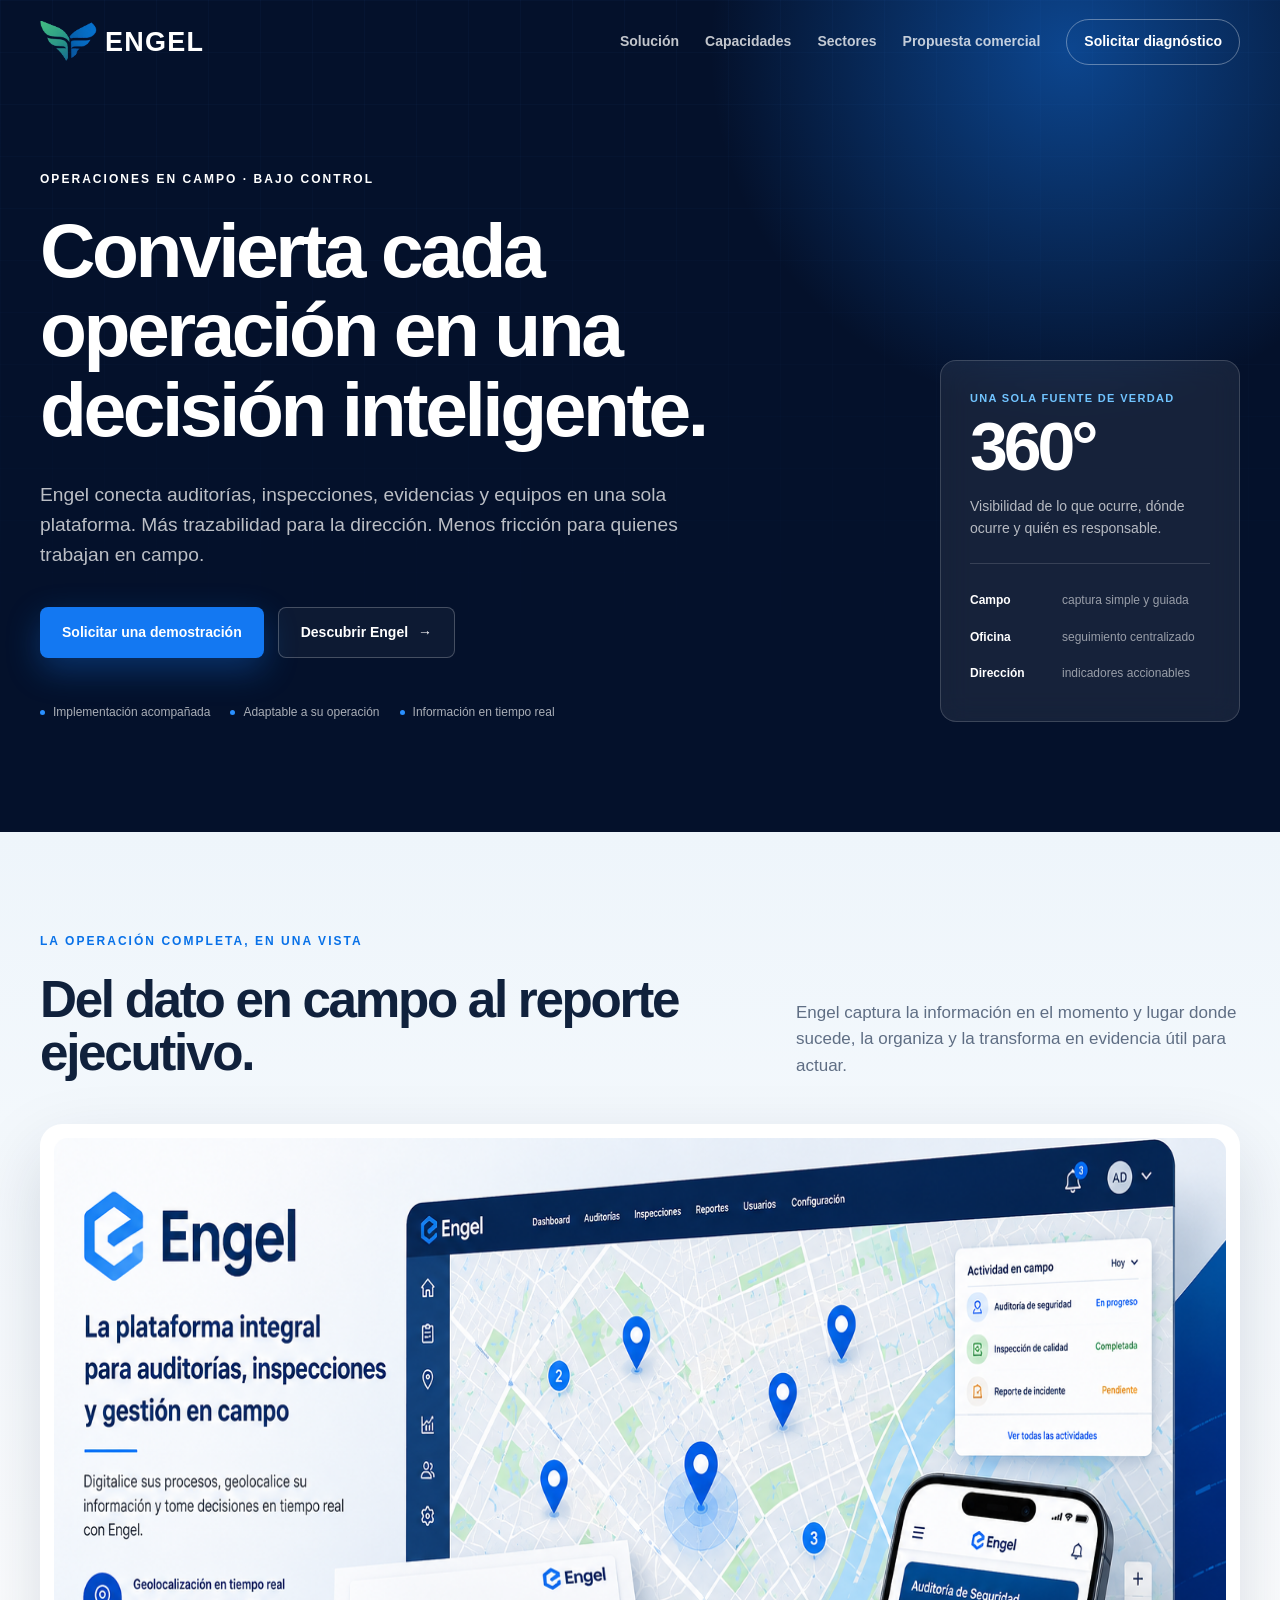
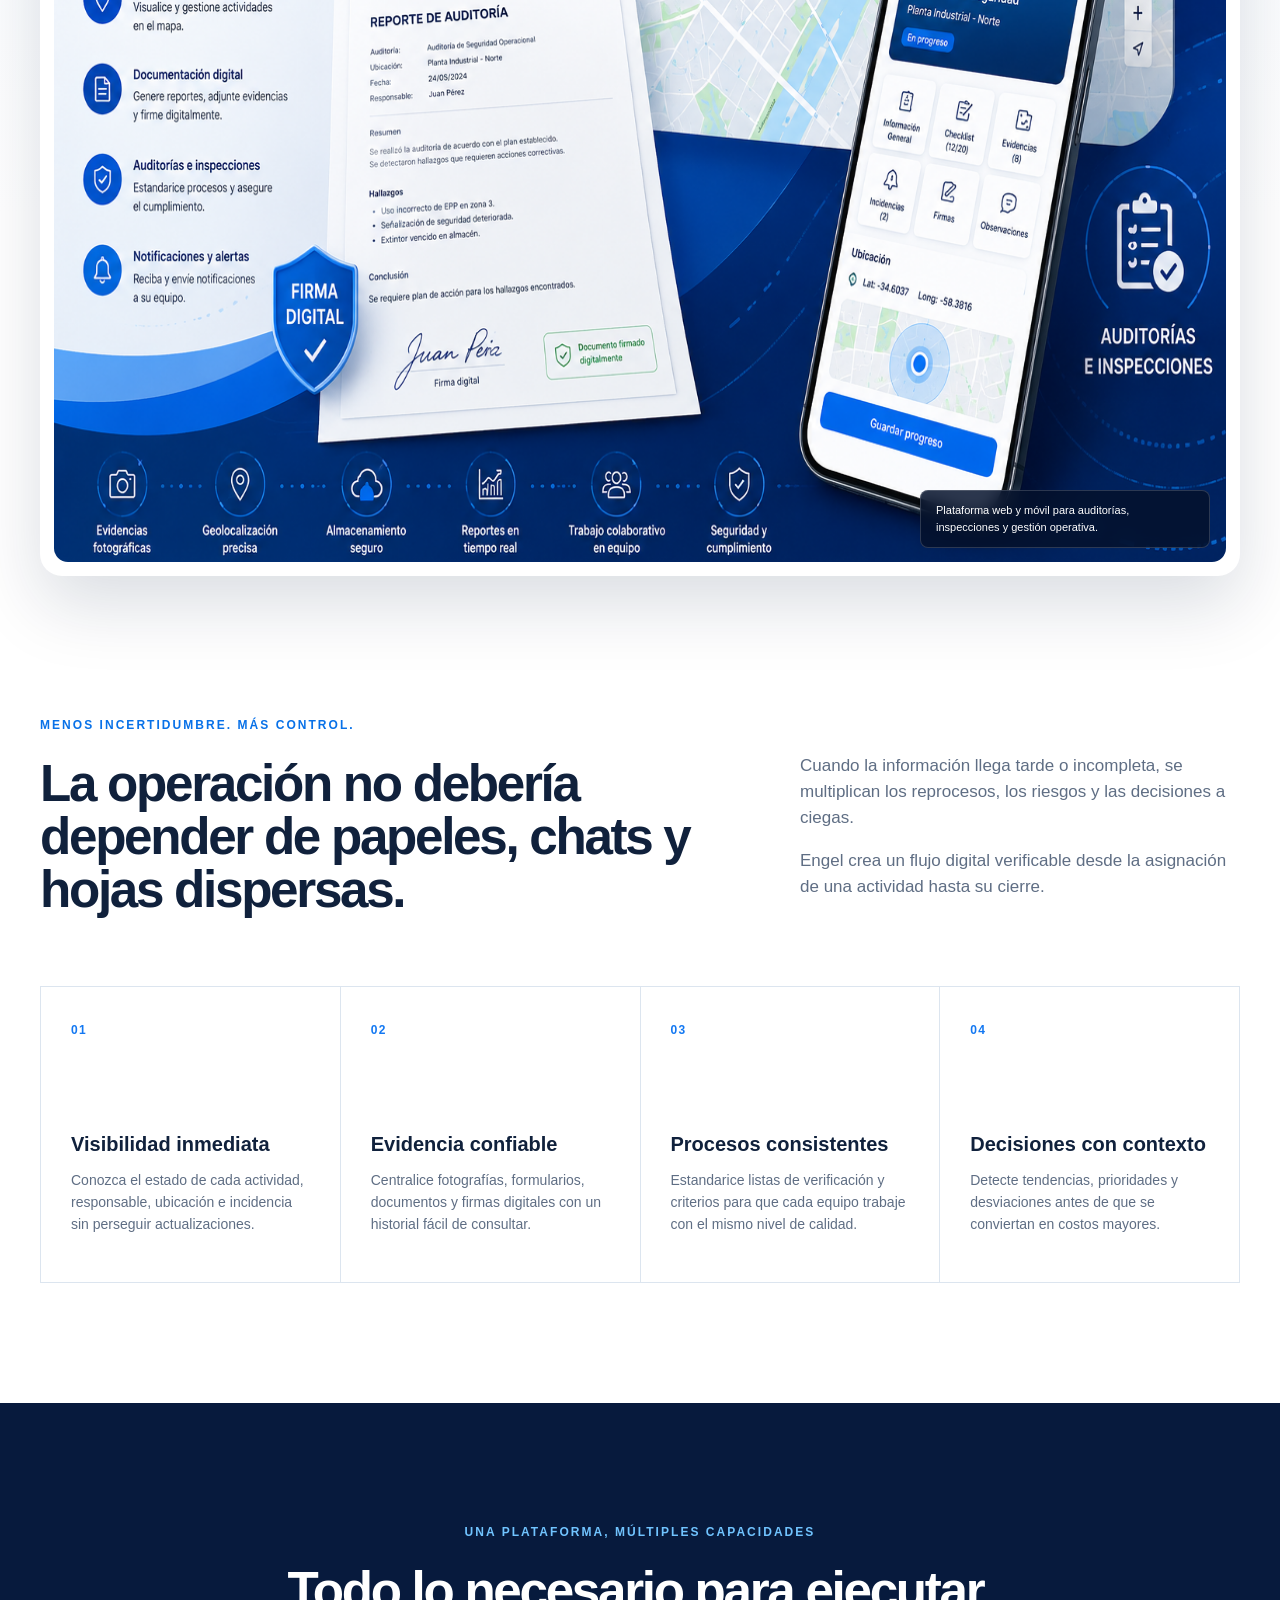
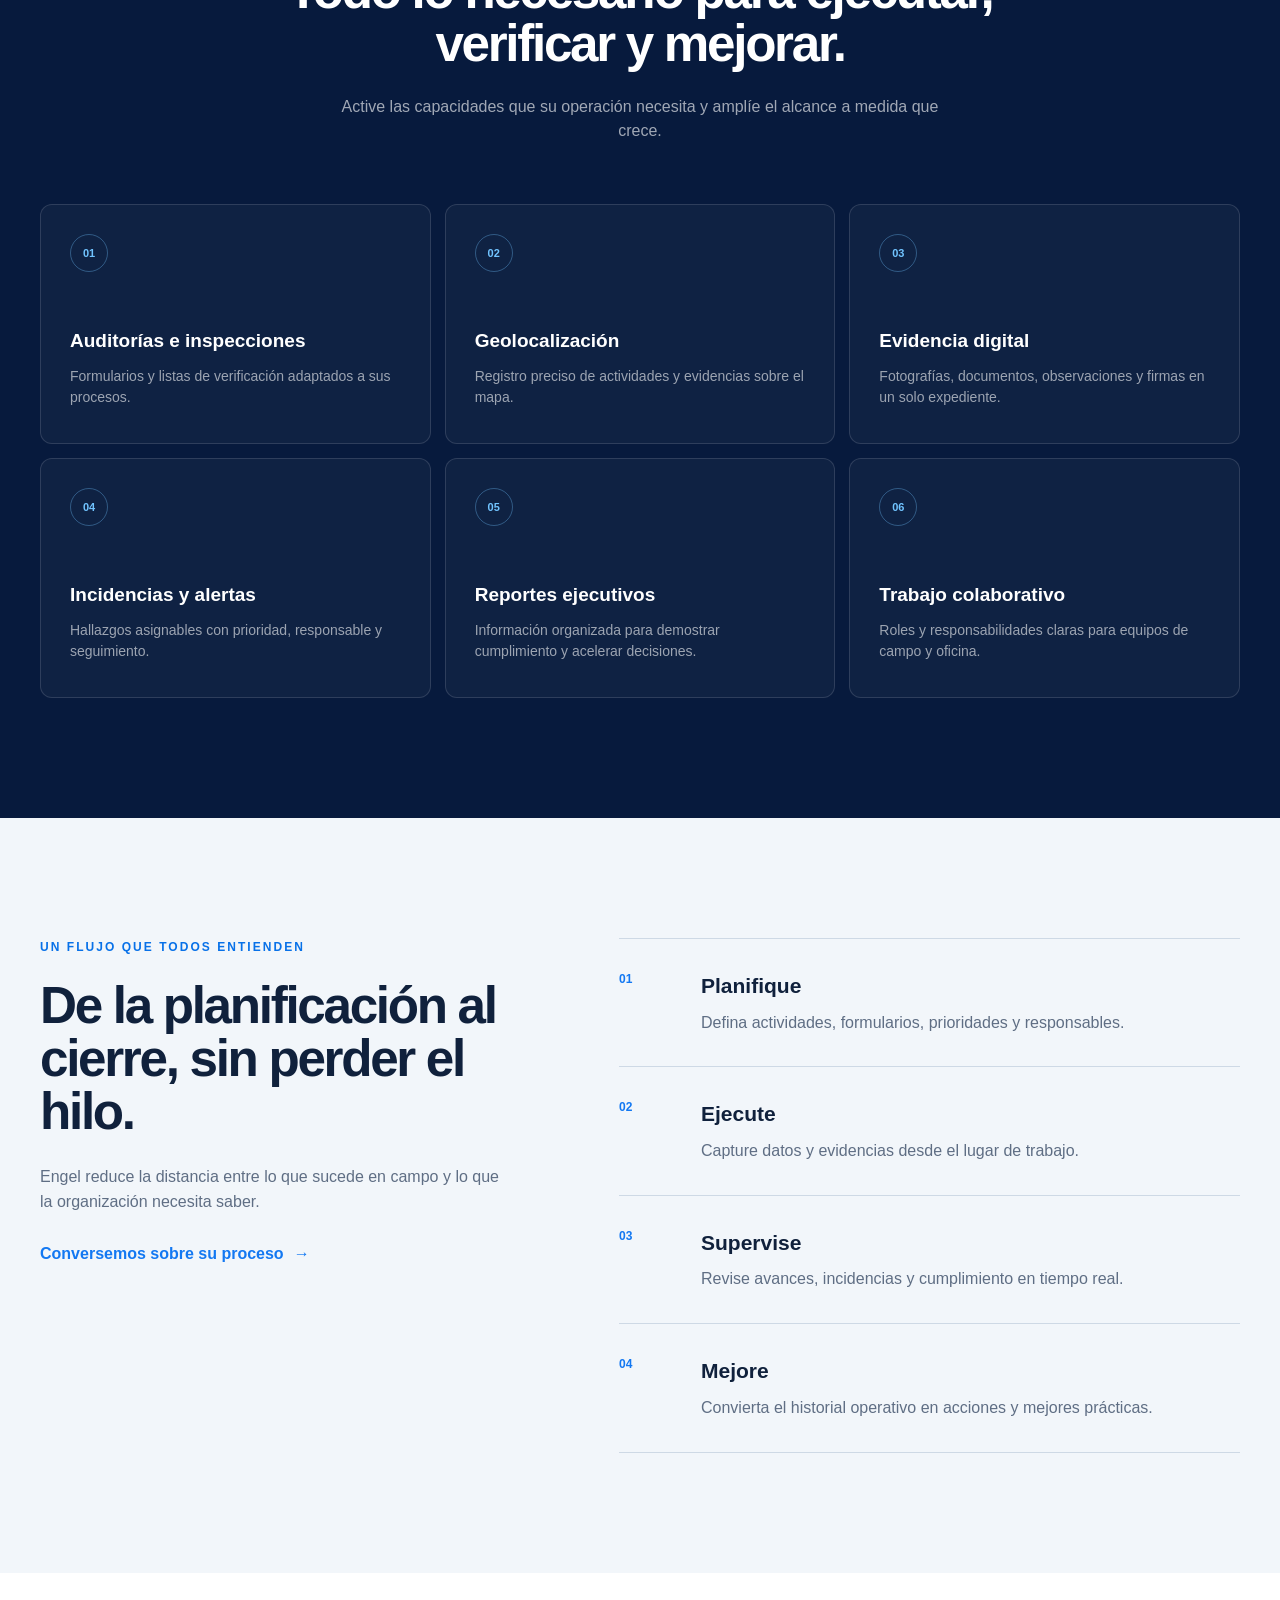
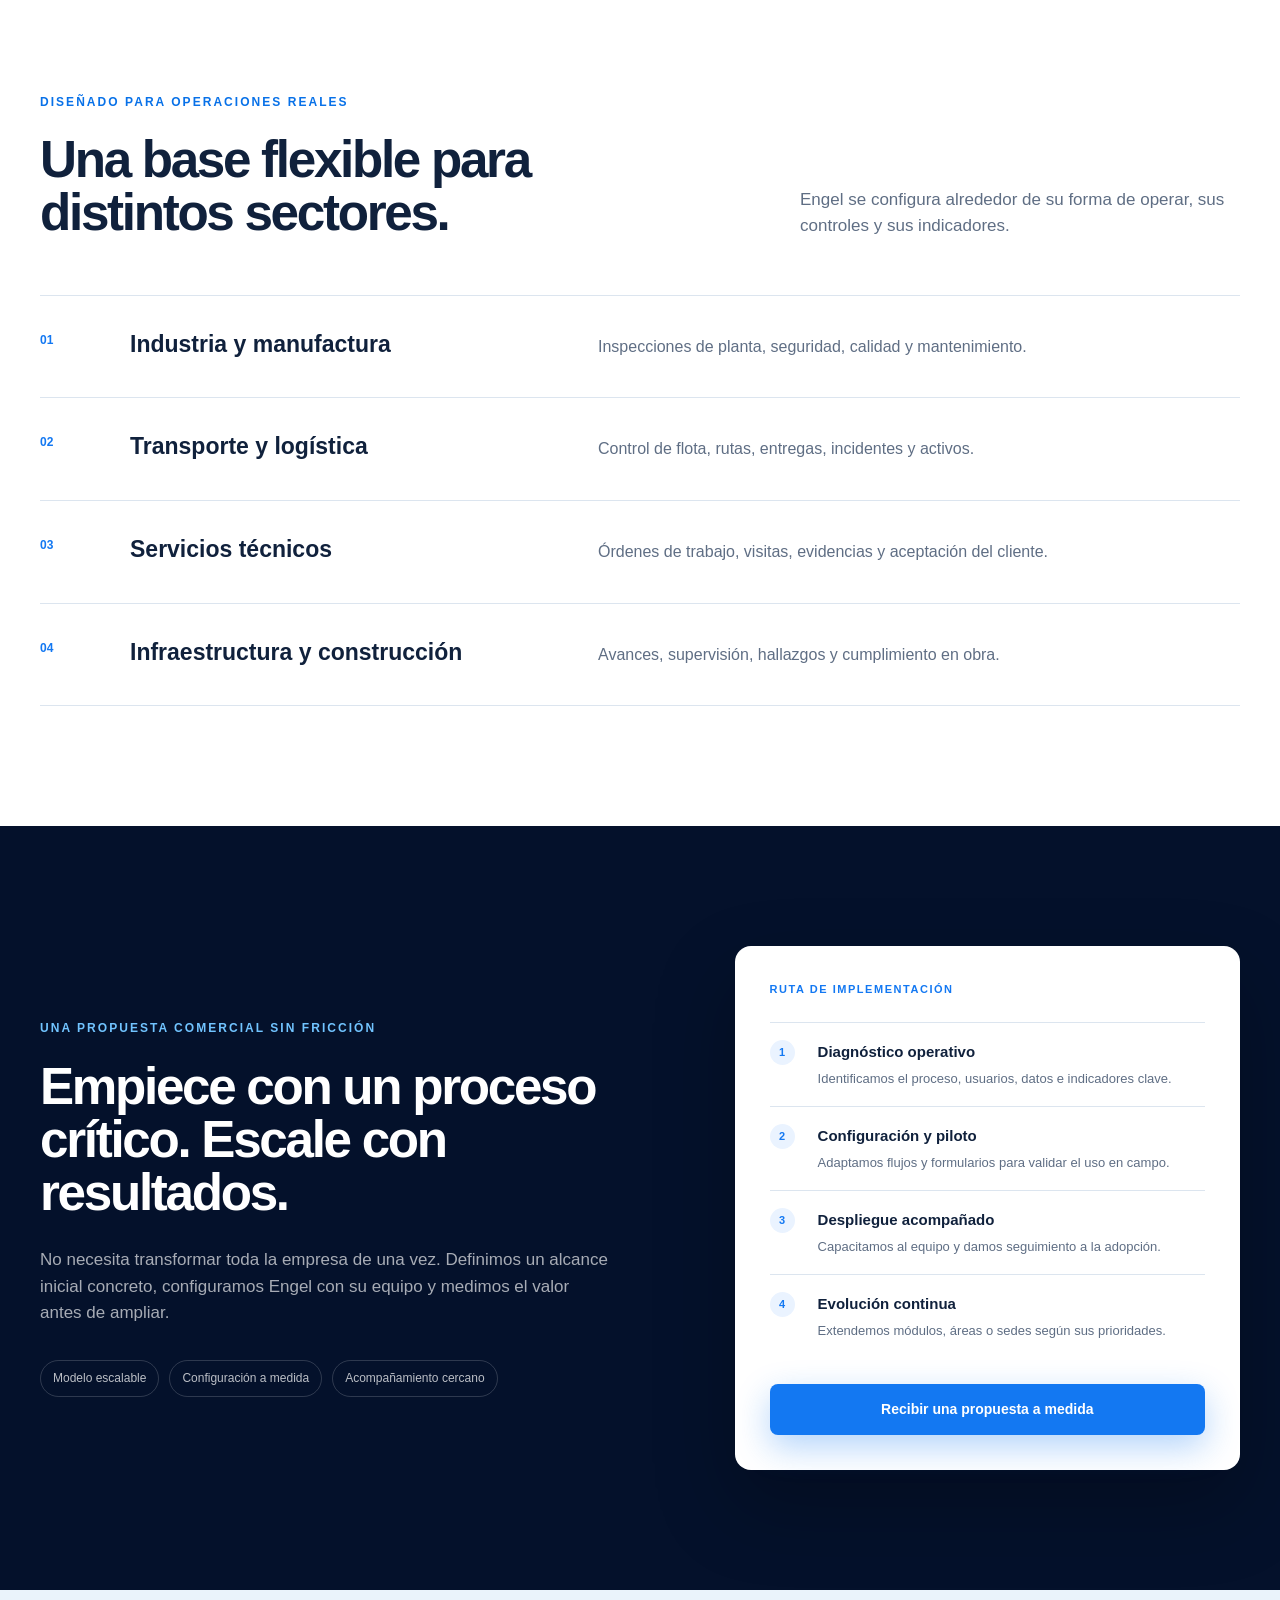
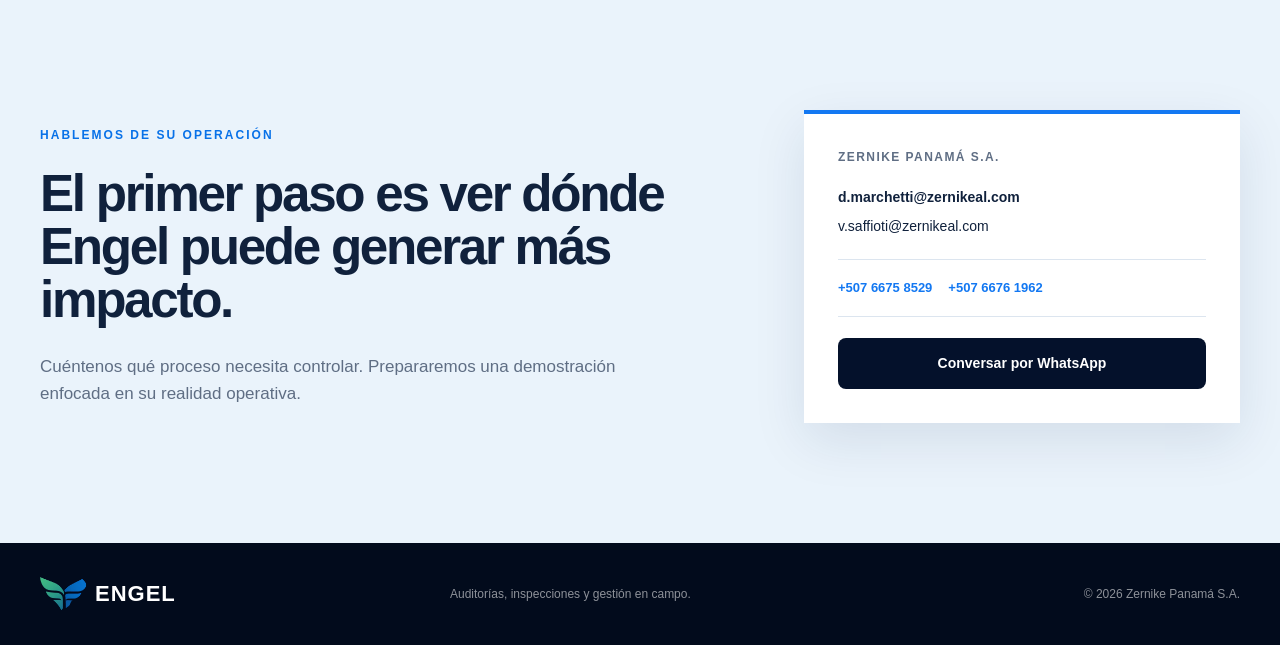
==== commit 98dc51ed: "riquadri con lo stesso colore biamco" ====
--- a/index.html
+++ b/index.html
@@ -6,7 +6,7 @@
   <meta name="description" content="Engel digitaliza auditorías, inspecciones y operaciones en campo con trazabilidad, evidencias, geolocalización y reportes en tiempo real.">
   <meta name="theme-color" content="#071a3d">
   <title>Engel | Control inteligente de operaciones en campo</title>
-  <link rel="stylesheet" href="styles.css">
+  <link rel="stylesheet" href="styles.css?v=20260802-2">
 </head>
 <body>
   <a class="skip-link" href="#contenido">Ir al contenido</a>
@@ -110,7 +110,7 @@
           <h3>Procesos consistentes</h3>
           <p>Estandarice listas de verificación y criterios para que cada equipo trabaje con el mismo nivel de calidad.</p>
         </article>
-        <article class="outcome-card featured">
+        <article class="outcome-card">
           <span class="card-index">04</span>
           <h3>Decisiones con contexto</h3>
           <p>Detecte tendencias, prioridades y desviaciones antes de que se conviertan en costos mayores.</p>
--- a/styles.css
+++ b/styles.css
@@ -188,8 +188,25 @@
   .section { padding: 82px 0; }
   .product-stage { padding-top: 75px; }
   .stage-heading { margin-bottom: 30px; }
-  .product-visual { margin-inline: -8px; padding: 7px; border-radius: 12px; }
-  .product-visual img { border-radius: 8px; }
+  .product-visual {
+    position: relative;
+    margin-inline: -8px;
+    padding: 7px;
+    height: min(118vw, 560px);
+    overflow: hidden;
+    background: var(--navy-900);
+    border-radius: 12px;
+  }
+  .product-visual img {
+    position: absolute;
+    top: 7px;
+    left: 50%;
+    width: auto;
+    height: calc(100% - 14px);
+    max-width: none;
+    transform: translateX(-64%);
+    border-radius: 8px;
+  }
   .product-visual figcaption { display: none; }
   .outcomes, .capability-grid { grid-template-columns: 1fr; }
   .outcome-card { min-height: 245px; }
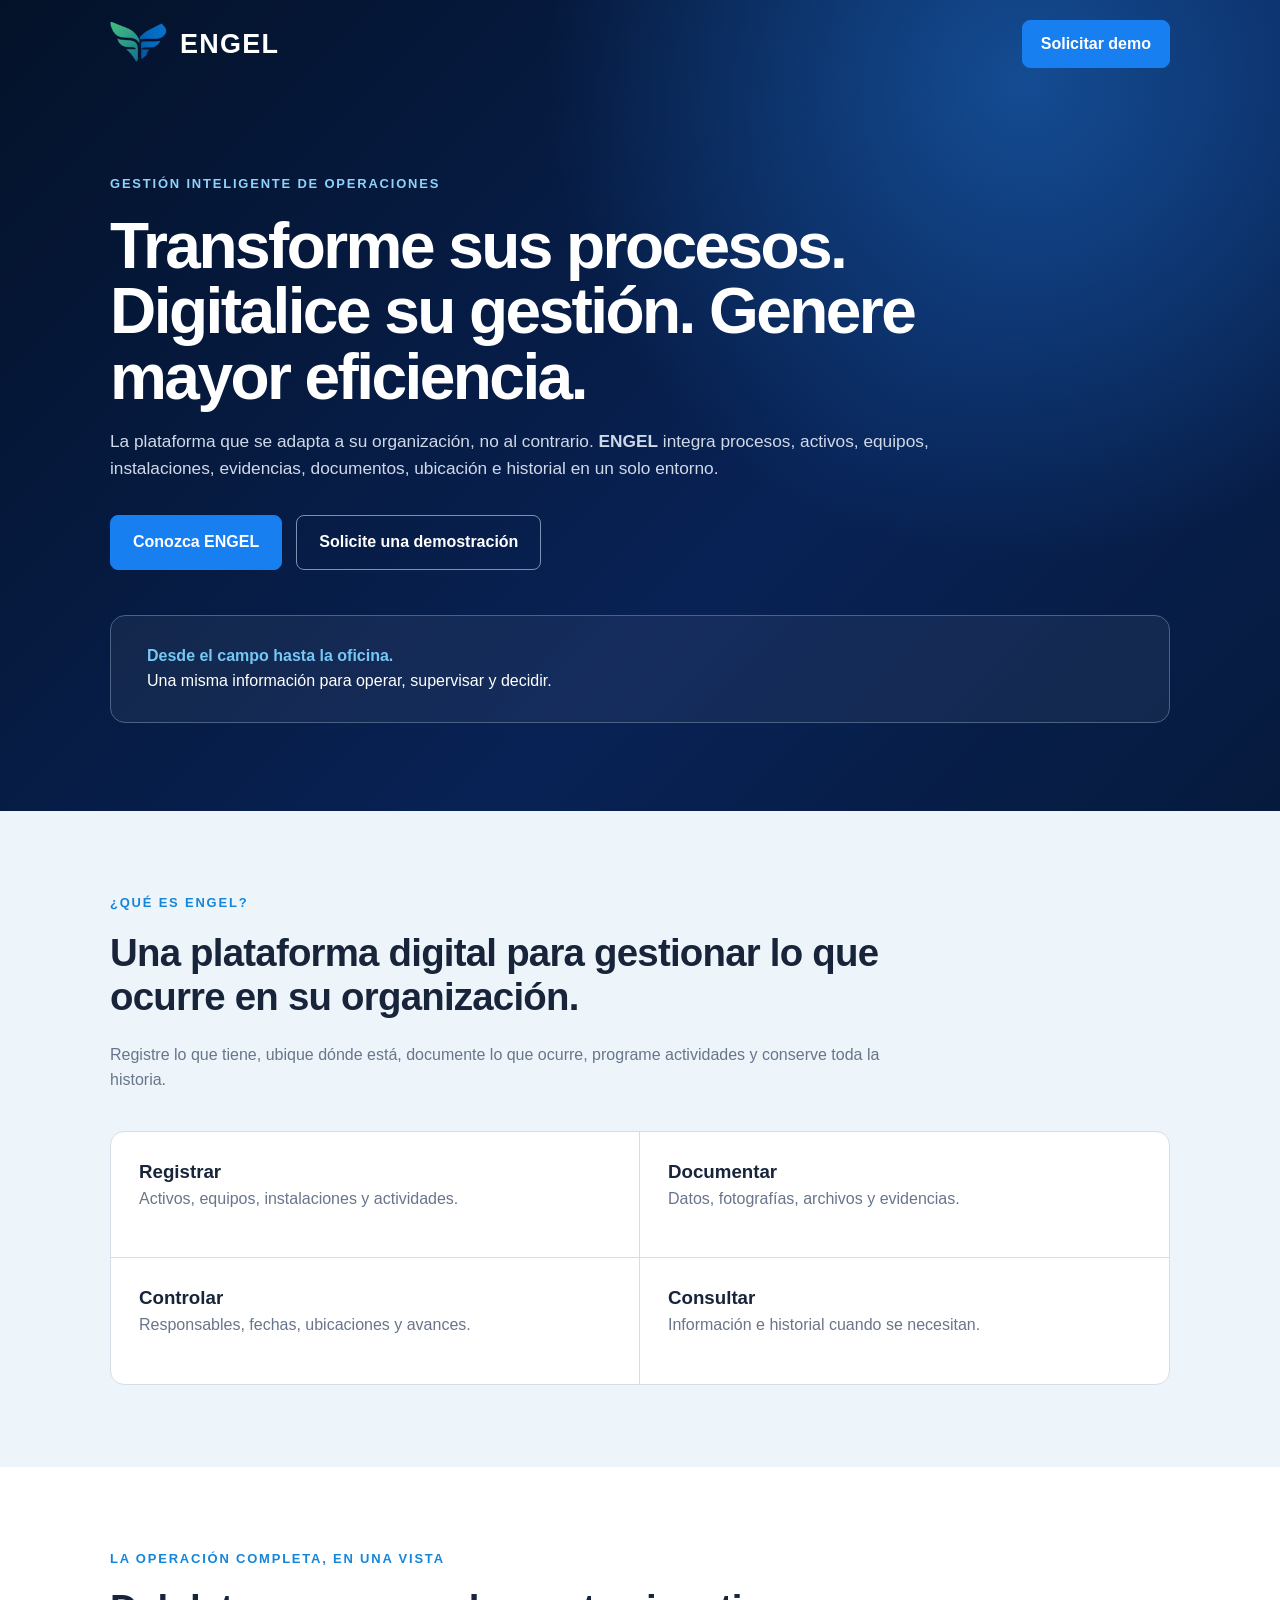
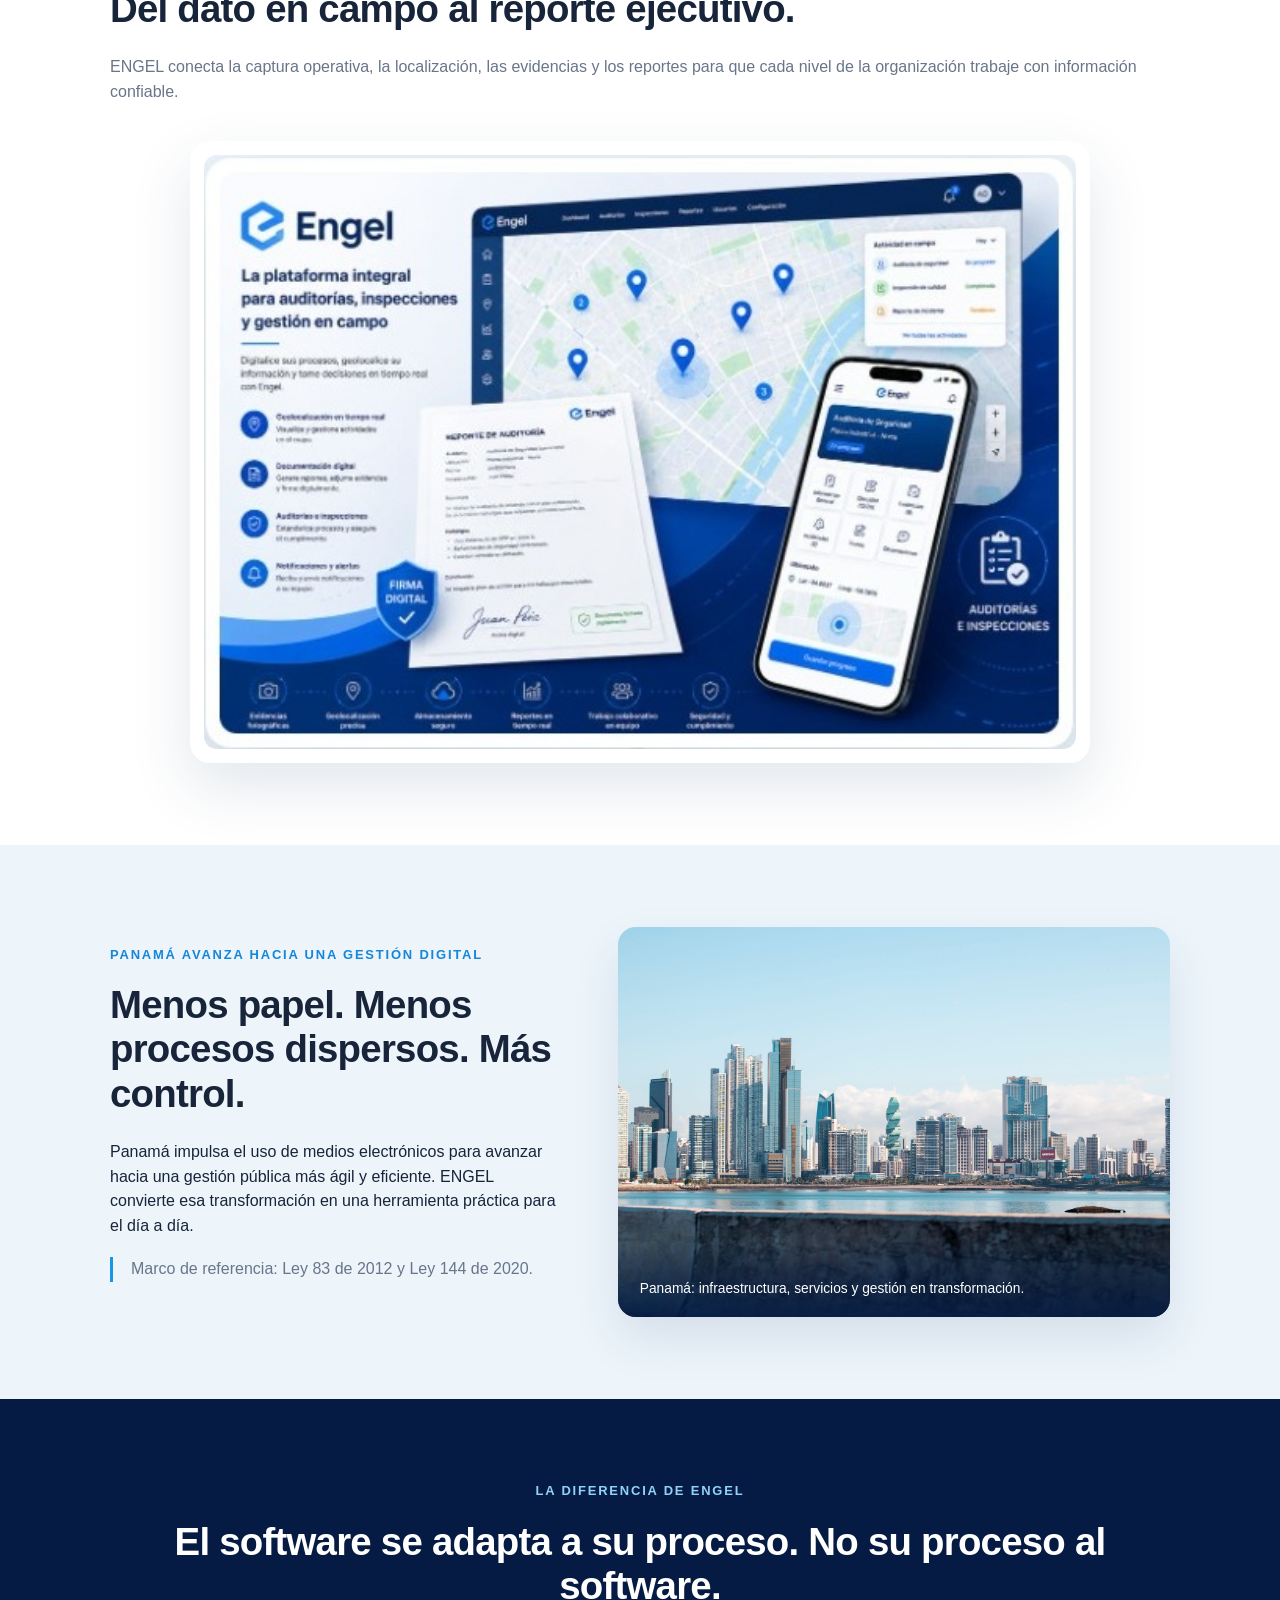
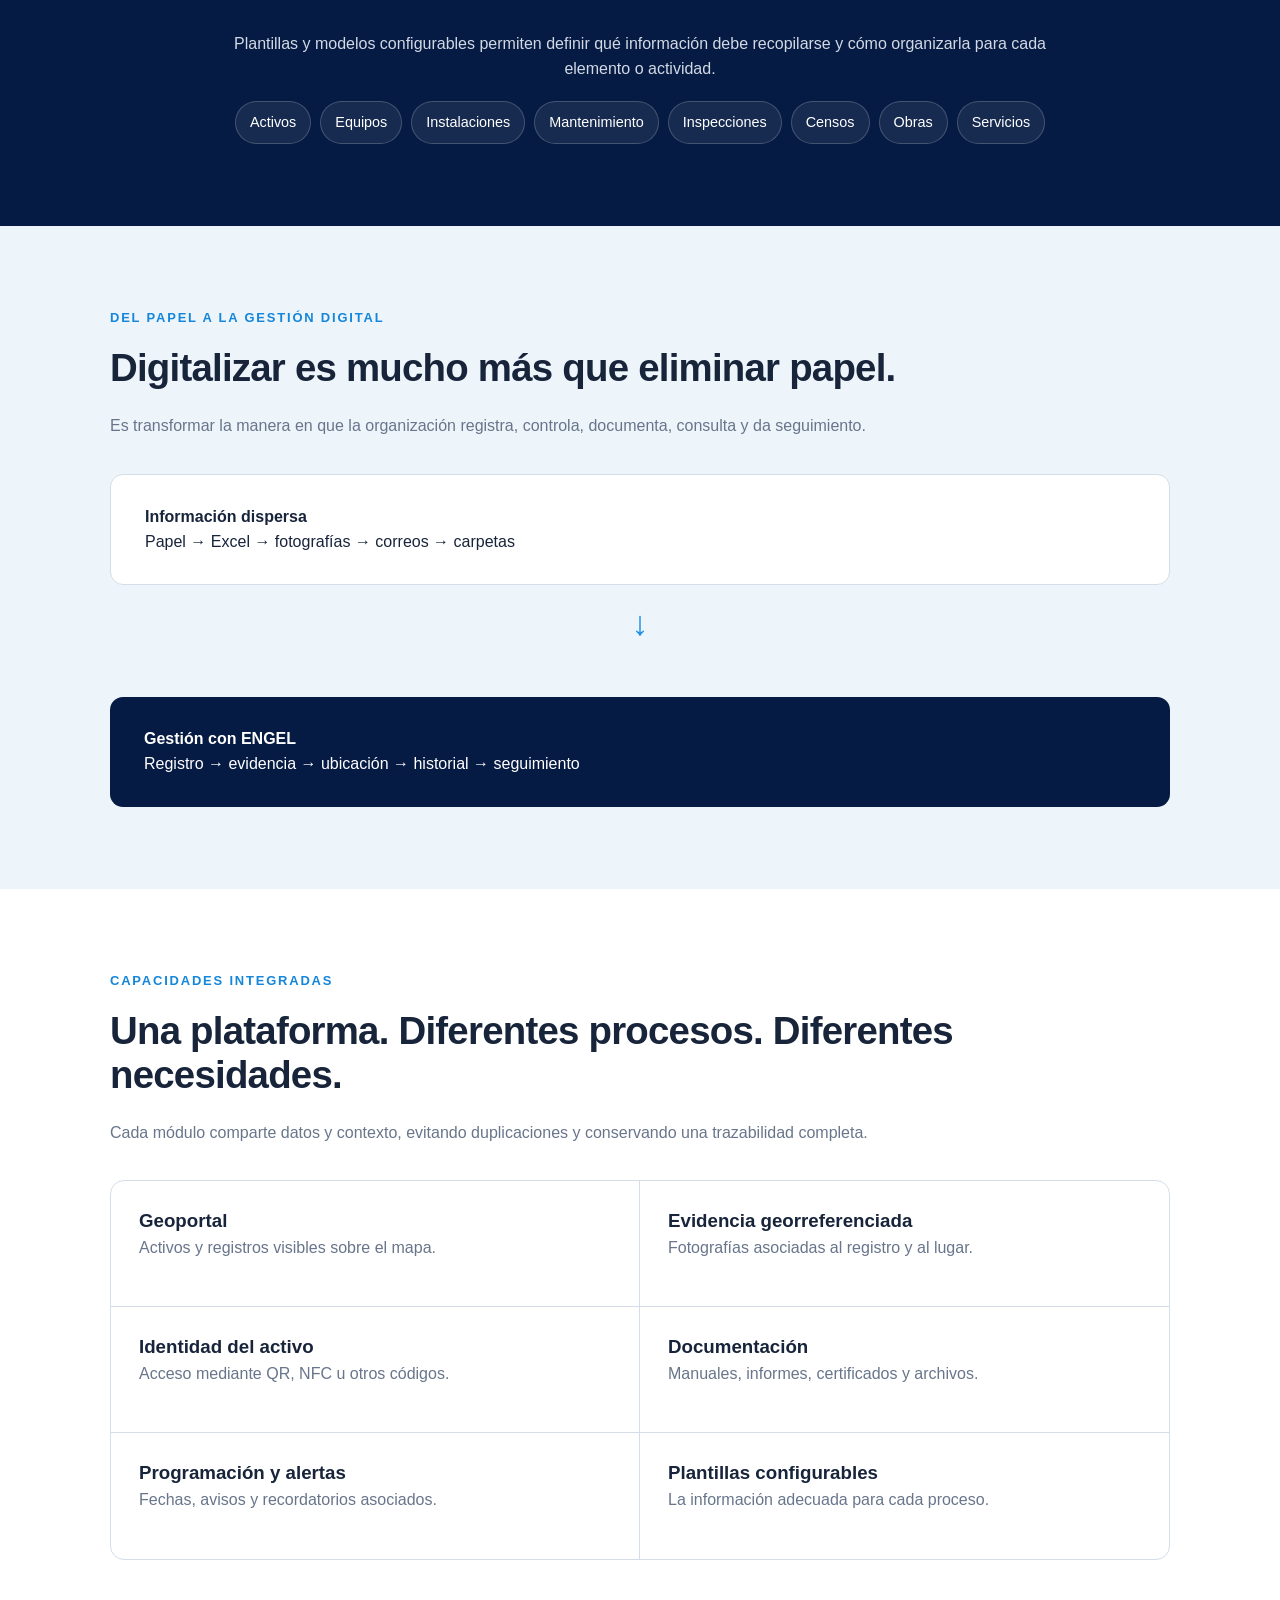
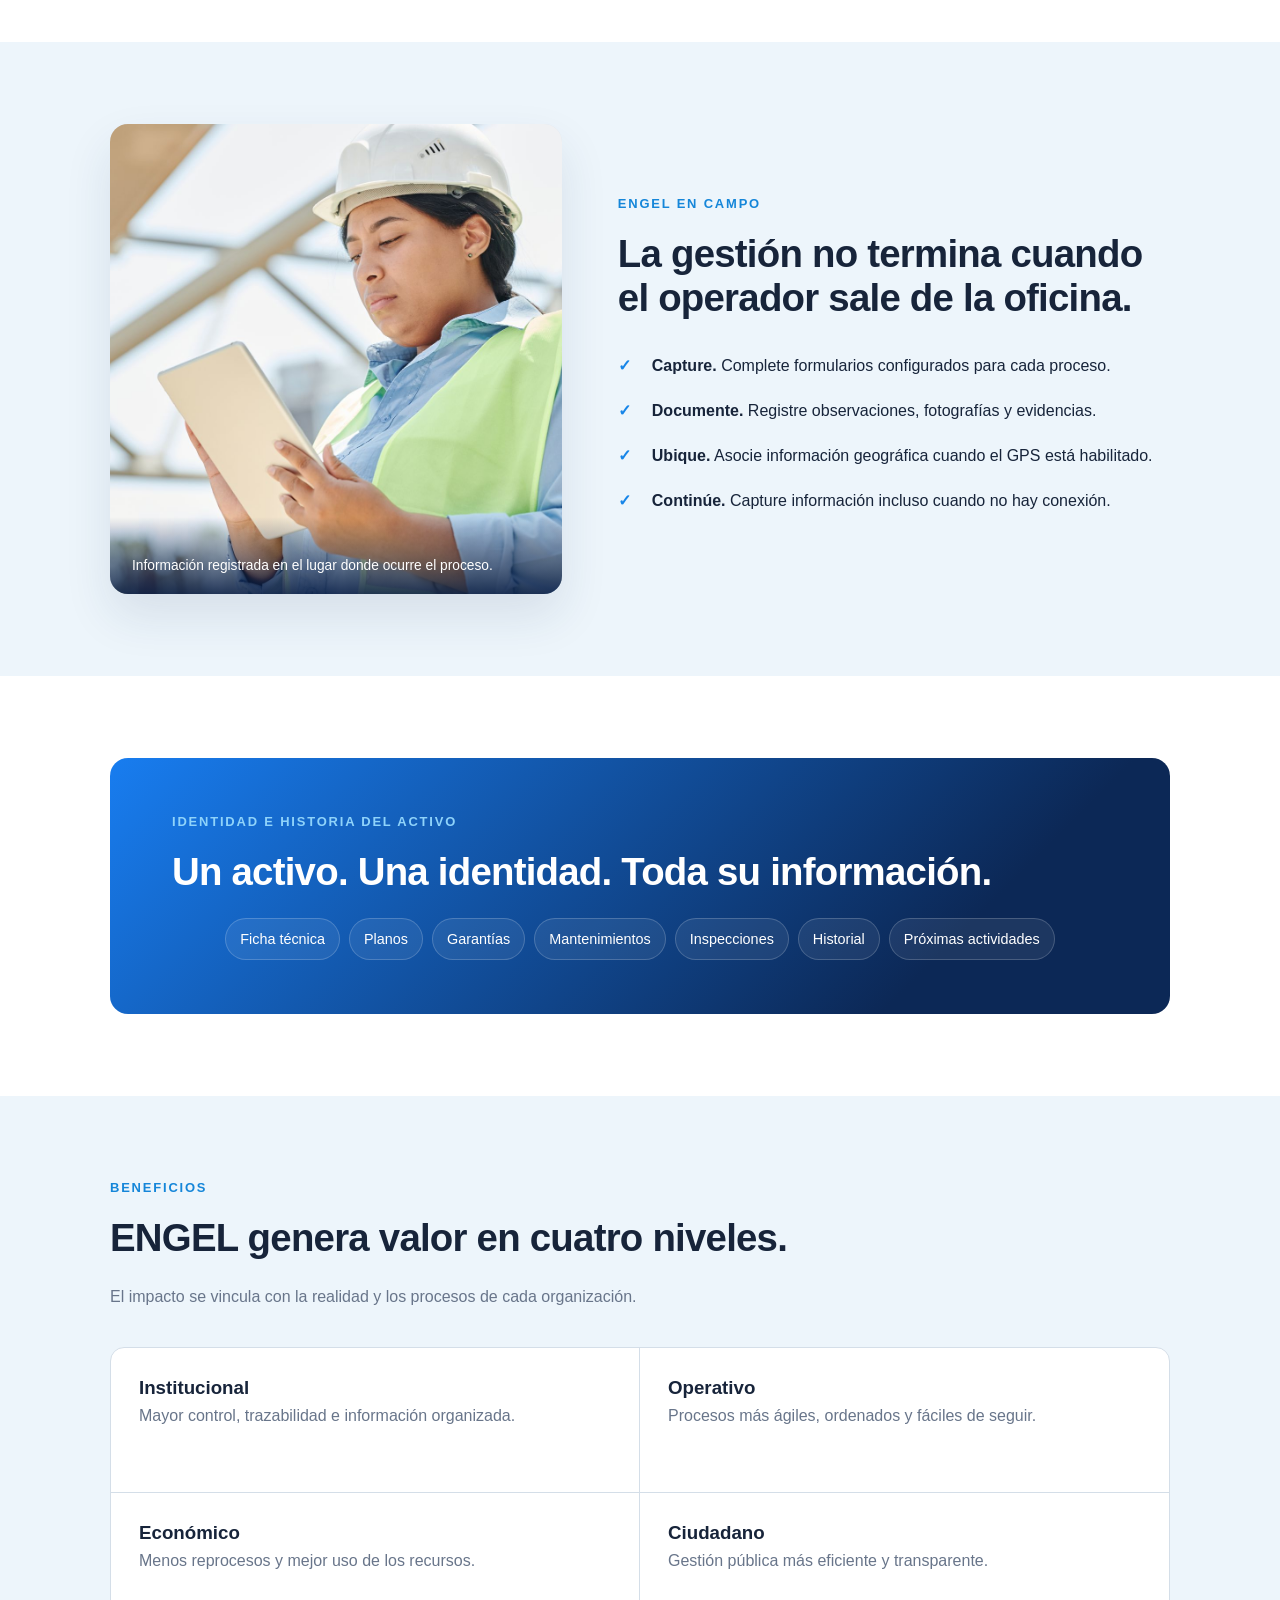
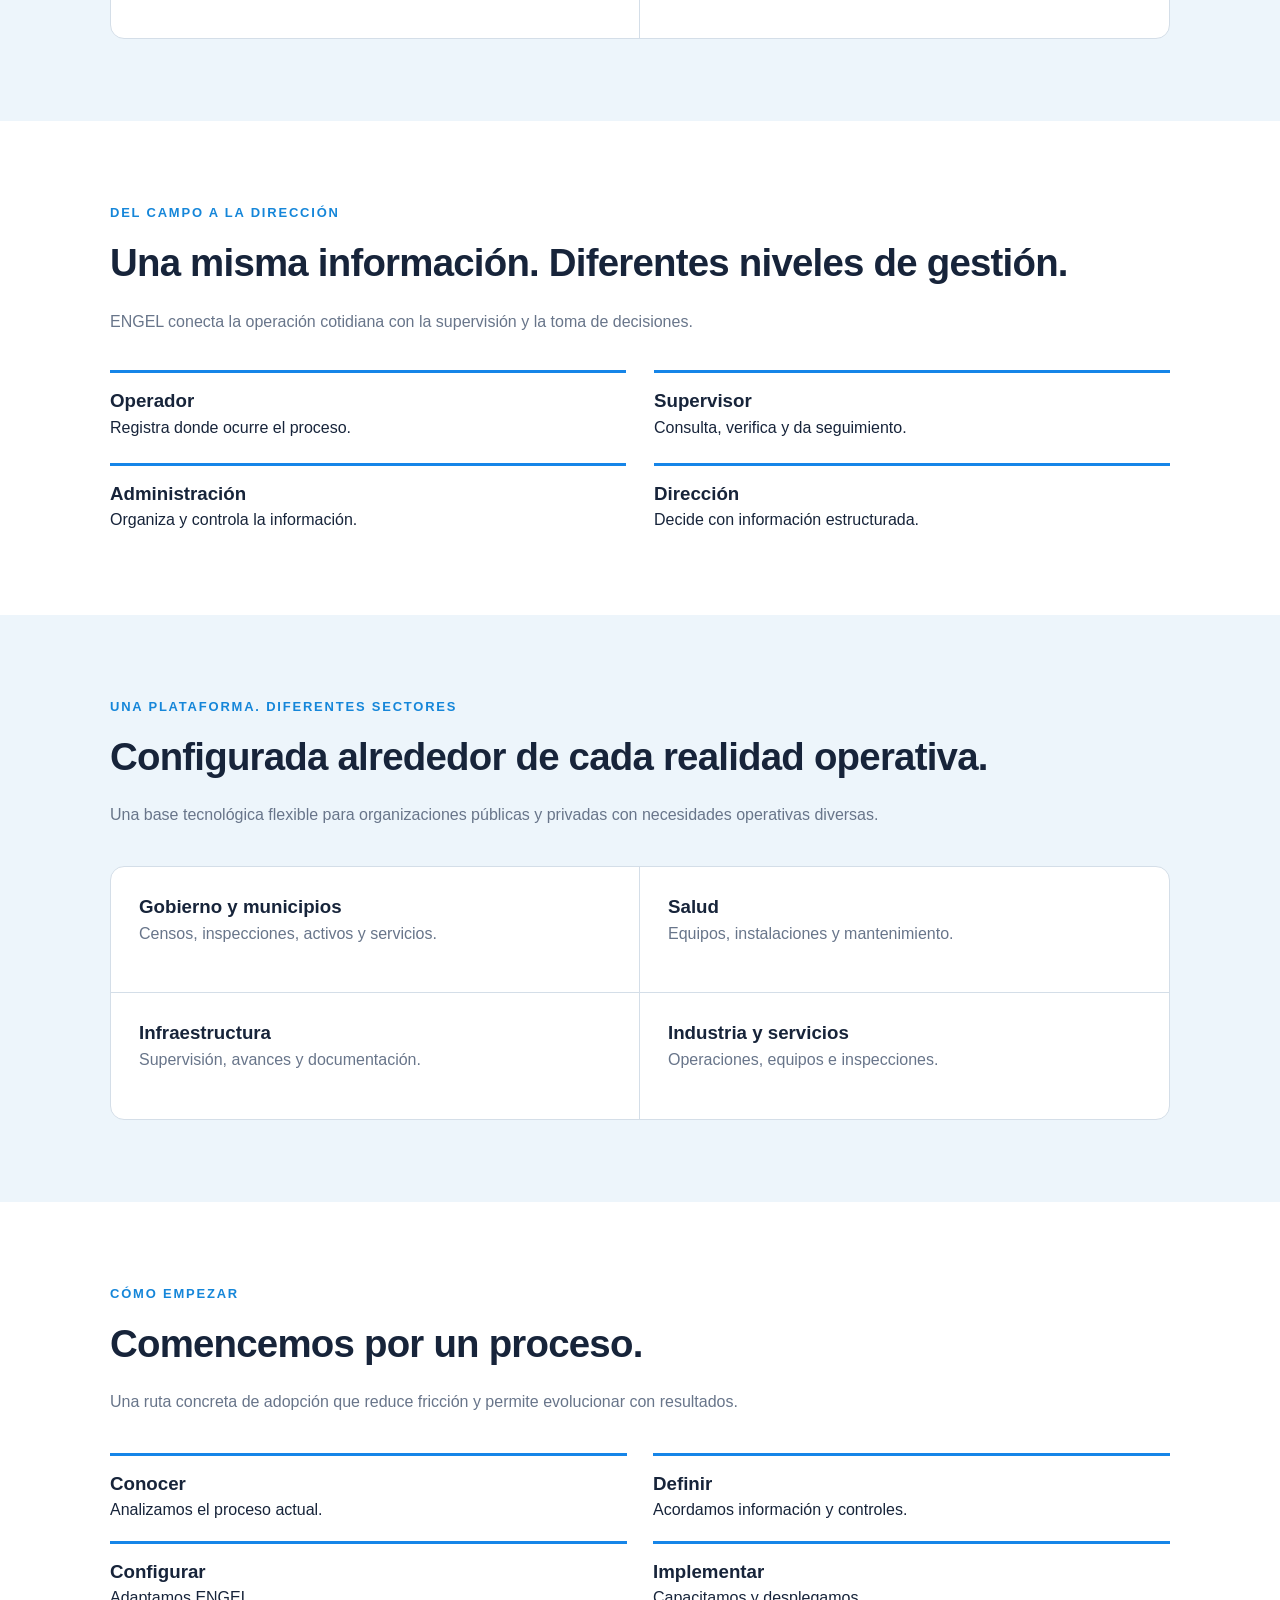
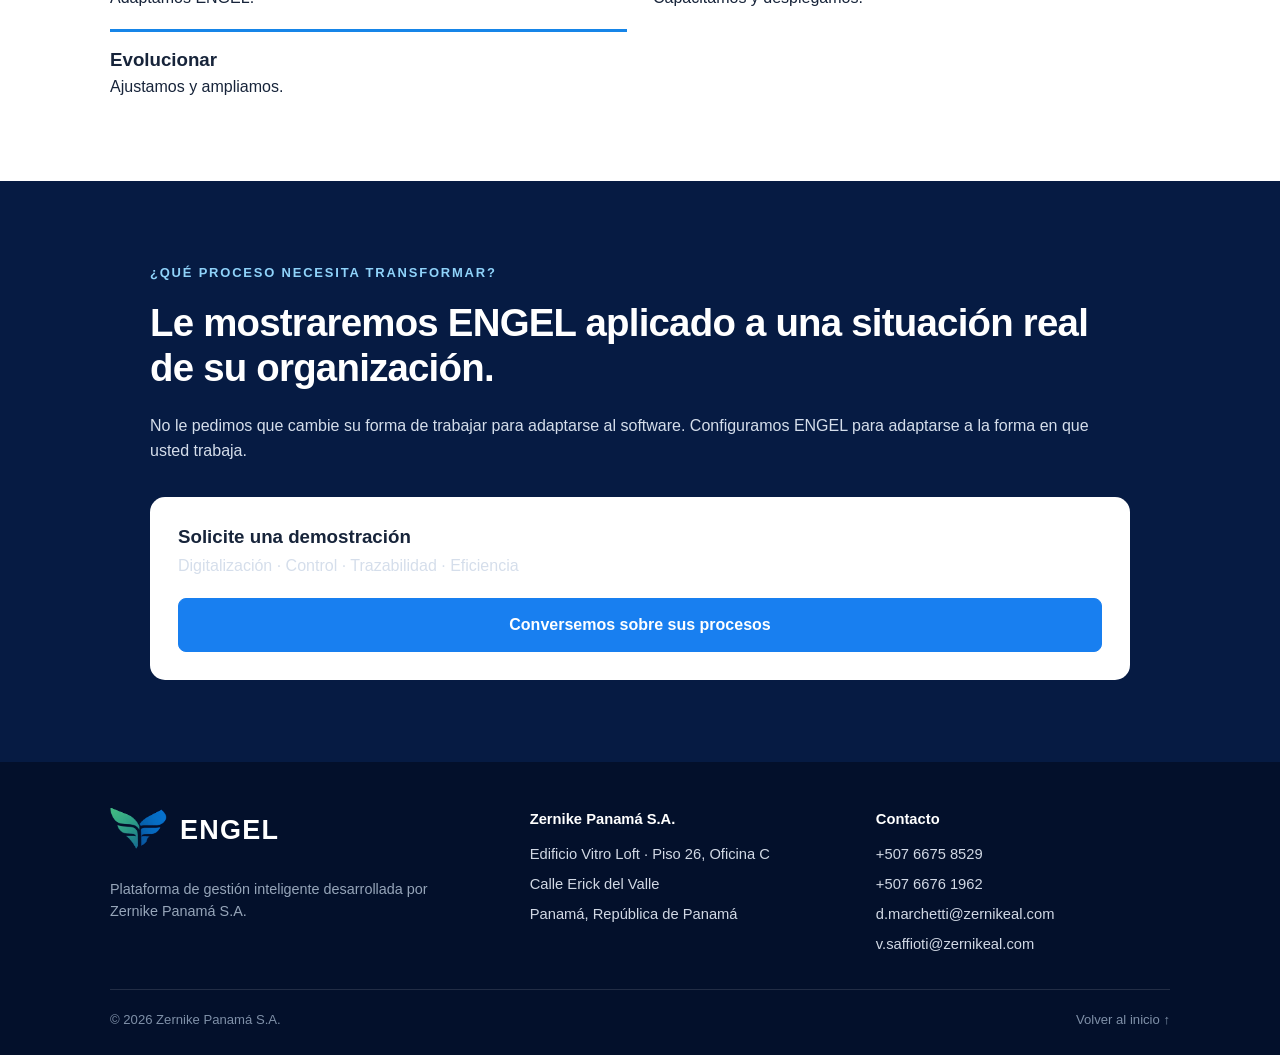
==== commit f94ca6ad: "Replace site and add working contact flow" ====
--- a/index.html
+++ b/index.html
@@ -1,238 +1,201 @@
 <!doctype html>
 <html lang="es">
 <head>
-  <meta charset="UTF-8">
-  <meta name="viewport" content="width=device-width, initial-scale=1.0">
-  <meta name="description" content="Engel digitaliza auditorías, inspecciones y operaciones en campo con trazabilidad, evidencias, geolocalización y reportes en tiempo real.">
-  <meta name="theme-color" content="#071a3d">
-  <title>Engel | Control inteligente de operaciones en campo</title>
-  <link rel="stylesheet" href="styles.css?v=20260802-2">
+  <meta charset="utf-8">
+  <meta name="viewport" content="width=device-width,initial-scale=1">
+  <meta name="description" content="ENGEL: plataforma digital configurable para gestionar procesos, activos, equipos, instalaciones, evidencias e historial operativo.">
+  <title>ENGEL | Gestión inteligente de operaciones</title>
+  <link rel="stylesheet" href="styles.css">
 </head>
 <body>
-  <a class="skip-link" href="#contenido">Ir al contenido</a>
-
-  <header class="site-header" id="inicio">
-    <div class="nav-wrap">
-      <a class="brand" href="#inicio" aria-label="Engel, inicio">
-        <span class="brand-symbol" aria-hidden="true">
-          <img src="immagini/engel-logo-sidebar.png" alt="">
-        </span>
+  <header class="hero" id="inicio">
+    <nav class="nav shell" aria-label="Navegación principal">
+      <a class="brand" href="#inicio" aria-label="ENGEL inicio">
+        <span class="brand-symbol" aria-hidden="true"><img src="immagini/engel-logo-sidebar.png" alt=""></span>
         <span class="brand-wordmark">ENGEL</span>
       </a>
-
-      <button class="menu-toggle" type="button" aria-expanded="false" aria-controls="main-nav">
-        <span></span><span></span><span></span>
-        <span class="sr-only">Abrir menú</span>
-      </button>
-
-      <nav class="main-nav" id="main-nav" aria-label="Navegación principal">
-        <a href="#solucion">Solución</a>
-        <a href="#modulos">Capacidades</a>
-        <a href="#sectores">Sectores</a>
-        <a href="#propuesta">Propuesta comercial</a>
-        <a class="nav-cta" href="#contacto">Solicitar diagnóstico</a>
-      </nav>
+      <a class="button small" href="#contacto">Solicitar demo</a>
+    </nav>
+    <div class="shell hero-inner">
+      <p class="eyebrow light">GESTIÓN INTELIGENTE DE OPERACIONES</p>
+      <h1>Transforme sus procesos. Digitalice su gestión. Genere mayor eficiencia.</h1>
+      <p class="lead">La plataforma que se adapta a su organización, no al contrario. <strong>ENGEL</strong> integra procesos, activos, equipos, instalaciones, evidencias, documentos, ubicación e historial en un solo entorno.</p>
+      <div class="actions"><a class="button" href="#que-es">Conozca ENGEL</a><a class="button outline" href="#contacto">Solicite una demostración</a></div>
+      <div class="hero-note"><strong>Desde el campo hasta la oficina.</strong><span>Una misma información para operar, supervisar y decidir.</span></div>
     </div>
   </header>
 
-  <main id="contenido">
-    <section class="hero">
-      <div class="hero-glow" aria-hidden="true"></div>
-      <div class="container hero-grid">
-        <div class="hero-copy">
-          <p class="eyebrow">OPERACIONES EN CAMPO · BAJO CONTROL</p>
-          <h1>Convierta cada operación en una decisión inteligente.</h1>
-          <p class="hero-lead">Engel conecta auditorías, inspecciones, evidencias y equipos en una sola plataforma. Más trazabilidad para la dirección. Menos fricción para quienes trabajan en campo.</p>
-          <div class="hero-actions">
-            <a class="button button-primary" href="#contacto">Solicitar una demostración</a>
-            <a class="button button-ghost" href="#solucion">Descubrir Engel <span aria-hidden="true">→</span></a>
-          </div>
-          <div class="trust-line" aria-label="Ventajas principales">
-            <span>Implementación acompañada</span>
-            <span>Adaptable a su operación</span>
-            <span>Información en tiempo real</span>
-          </div>
-        </div>
-
-        <aside class="hero-panel" aria-label="Resumen de valor">
-          <p class="panel-label">Una sola fuente de verdad</p>
-          <p class="panel-number">360°</p>
-          <p class="panel-text">Visibilidad de lo que ocurre, dónde ocurre y quién es responsable.</p>
-          <div class="panel-divider"></div>
-          <div class="mini-stat"><strong>Campo</strong><span>captura simple y guiada</span></div>
-          <div class="mini-stat"><strong>Oficina</strong><span>seguimiento centralizado</span></div>
-          <div class="mini-stat"><strong>Dirección</strong><span>indicadores accionables</span></div>
-        </aside>
-      </div>
-    </section>
-
-    <section class="product-stage" aria-labelledby="product-title">
-      <div class="container">
-        <div class="stage-heading">
-          <div>
-            <p class="eyebrow blue">LA OPERACIÓN COMPLETA, EN UNA VISTA</p>
-            <h2 id="product-title">Del dato en campo al reporte ejecutivo.</h2>
-          </div>
-          <p>Engel captura la información en el momento y lugar donde sucede, la organiza y la transforma en evidencia útil para actuar.</p>
-        </div>
-        <figure class="product-visual">
-          <img src="immagini/foto.png" alt="Vista general de Engel con panel de geolocalización, reporte de auditoría y aplicación móvil" width="1536" height="1024">
-          <figcaption>Plataforma web y móvil para auditorías, inspecciones y gestión operativa.</figcaption>
-        </figure>
-      </div>
-    </section>
-
-    <section class="section problem" id="solucion">
-      <div class="container split-heading">
-        <div>
-          <p class="eyebrow blue">MENOS INCERTIDUMBRE. MÁS CONTROL.</p>
-          <h2>La operación no debería depender de papeles, chats y hojas dispersas.</h2>
-        </div>
-        <div class="section-intro">
-          <p>Cuando la información llega tarde o incompleta, se multiplican los reprocesos, los riesgos y las decisiones a ciegas.</p>
-          <p>Engel crea un flujo digital verificable desde la asignación de una actividad hasta su cierre.</p>
-        </div>
-      </div>
-
-      <div class="container outcomes">
-        <article class="outcome-card">
-          <span class="card-index">01</span>
-          <h3>Visibilidad inmediata</h3>
-          <p>Conozca el estado de cada actividad, responsable, ubicación e incidencia sin perseguir actualizaciones.</p>
-        </article>
-        <article class="outcome-card">
-          <span class="card-index">02</span>
-          <h3>Evidencia confiable</h3>
-          <p>Centralice fotografías, formularios, documentos y firmas digitales con un historial fácil de consultar.</p>
-        </article>
-        <article class="outcome-card">
-          <span class="card-index">03</span>
-          <h3>Procesos consistentes</h3>
-          <p>Estandarice listas de verificación y criterios para que cada equipo trabaje con el mismo nivel de calidad.</p>
-        </article>
-        <article class="outcome-card">
-          <span class="card-index">04</span>
-          <h3>Decisiones con contexto</h3>
-          <p>Detecte tendencias, prioridades y desviaciones antes de que se conviertan en costos mayores.</p>
-        </article>
-      </div>
-    </section>
-
-    <section class="section capabilities" id="modulos">
-      <div class="container">
-        <div class="section-title centered">
-          <p class="eyebrow light">UNA PLATAFORMA, MÚLTIPLES CAPACIDADES</p>
-          <h2>Todo lo necesario para ejecutar, verificar y mejorar.</h2>
-          <p>Active las capacidades que su operación necesita y amplíe el alcance a medida que crece.</p>
-        </div>
-
-        <div class="capability-grid">
-          <article><span>01</span><h3>Auditorías e inspecciones</h3><p>Formularios y listas de verificación adaptados a sus procesos.</p></article>
-          <article><span>02</span><h3>Geolocalización</h3><p>Registro preciso de actividades y evidencias sobre el mapa.</p></article>
-          <article><span>03</span><h3>Evidencia digital</h3><p>Fotografías, documentos, observaciones y firmas en un solo expediente.</p></article>
-          <article><span>04</span><h3>Incidencias y alertas</h3><p>Hallazgos asignables con prioridad, responsable y seguimiento.</p></article>
-          <article><span>05</span><h3>Reportes ejecutivos</h3><p>Información organizada para demostrar cumplimiento y acelerar decisiones.</p></article>
-          <article><span>06</span><h3>Trabajo colaborativo</h3><p>Roles y responsabilidades claras para equipos de campo y oficina.</p></article>
-        </div>
-      </div>
-    </section>
-
-    <section class="section workflow">
-      <div class="container workflow-grid">
-        <div class="workflow-copy">
-          <p class="eyebrow blue">UN FLUJO QUE TODOS ENTIENDEN</p>
-          <h2>De la planificación al cierre, sin perder el hilo.</h2>
-          <p>Engel reduce la distancia entre lo que sucede en campo y lo que la organización necesita saber.</p>
-          <a class="text-link" href="#contacto">Conversemos sobre su proceso <span aria-hidden="true">→</span></a>
-        </div>
-        <ol class="steps">
-          <li><span>01</span><div><h3>Planifique</h3><p>Defina actividades, formularios, prioridades y responsables.</p></div></li>
-          <li><span>02</span><div><h3>Ejecute</h3><p>Capture datos y evidencias desde el lugar de trabajo.</p></div></li>
-          <li><span>03</span><div><h3>Supervise</h3><p>Revise avances, incidencias y cumplimiento en tiempo real.</p></div></li>
-          <li><span>04</span><div><h3>Mejore</h3><p>Convierta el historial operativo en acciones y mejores prácticas.</p></div></li>
-        </ol>
-      </div>
-    </section>
-
-    <section class="section sectors" id="sectores">
-      <div class="container">
-        <div class="split-heading compact">
-          <div>
-            <p class="eyebrow blue">DISEÑADO PARA OPERACIONES REALES</p>
-            <h2>Una base flexible para distintos sectores.</h2>
-          </div>
-          <p>Engel se configura alrededor de su forma de operar, sus controles y sus indicadores.</p>
-        </div>
-
-        <div class="sector-list">
-          <article><p class="sector-number">01</p><div><h3>Industria y manufactura</h3><p>Inspecciones de planta, seguridad, calidad y mantenimiento.</p></div></article>
-          <article><p class="sector-number">02</p><div><h3>Transporte y logística</h3><p>Control de flota, rutas, entregas, incidentes y activos.</p></div></article>
-          <article><p class="sector-number">03</p><div><h3>Servicios técnicos</h3><p>Órdenes de trabajo, visitas, evidencias y aceptación del cliente.</p></div></article>
-          <article><p class="sector-number">04</p><div><h3>Infraestructura y construcción</h3><p>Avances, supervisión, hallazgos y cumplimiento en obra.</p></div></article>
-        </div>
-      </div>
-    </section>
-
-    <section class="section offer" id="propuesta">
-      <div class="container offer-grid">
-        <div class="offer-copy">
-          <p class="eyebrow light">UNA PROPUESTA COMERCIAL SIN FRICCIÓN</p>
-          <h2>Empiece con un proceso crítico. Escale con resultados.</h2>
-          <p>No necesita transformar toda la empresa de una vez. Definimos un alcance inicial concreto, configuramos Engel con su equipo y medimos el valor antes de ampliar.</p>
-          <div class="offer-promise">
-            <span>Modelo escalable</span>
-            <span>Configuración a medida</span>
-            <span>Acompañamiento cercano</span>
-          </div>
-        </div>
-
-        <div class="offer-card">
-          <p class="offer-label">RUTA DE IMPLEMENTACIÓN</p>
-          <ol>
-            <li><span>1</span><div><strong>Diagnóstico operativo</strong><p>Identificamos el proceso, usuarios, datos e indicadores clave.</p></div></li>
-            <li><span>2</span><div><strong>Configuración y piloto</strong><p>Adaptamos flujos y formularios para validar el uso en campo.</p></div></li>
-            <li><span>3</span><div><strong>Despliegue acompañado</strong><p>Capacitamos al equipo y damos seguimiento a la adopción.</p></div></li>
-            <li><span>4</span><div><strong>Evolución continua</strong><p>Extendemos módulos, áreas o sedes según sus prioridades.</p></div></li>
-          </ol>
-          <a class="button button-primary full" href="#contacto">Recibir una propuesta a medida</a>
-        </div>
-      </div>
-    </section>
-
-    <section class="section final-cta" id="contacto">
-      <div class="container cta-grid">
-        <div>
-          <p class="eyebrow blue">HABLEMOS DE SU OPERACIÓN</p>
-          <h2>El primer paso es ver dónde Engel puede generar más impacto.</h2>
-          <p>Cuéntenos qué proceso necesita controlar. Prepararemos una demostración enfocada en su realidad operativa.</p>
-        </div>
-        <div class="contact-card">
-          <p class="contact-label">Zernike Panamá S.A.</p>
-          <a class="contact-main" href="mailto:d.marchetti@zernikeal.com?subject=Solicitud%20de%20demostración%20Engel">d.marchetti@zernikeal.com</a>
-          <a href="mailto:v.saffioti@zernikeal.com?subject=Solicitud%20de%20demostración%20Engel">v.saffioti@zernikeal.com</a>
-          <div class="contact-phones">
-            <a href="tel:+50766758529">+507 6675 8529</a>
-            <a href="tel:+50766761962">+507 6676 1962</a>
-          </div>
-          <a class="button button-dark full" href="https://wa.me/50766758529?text=Hola%2C%20quisiera%20conocer%20más%20sobre%20Engel" target="_blank" rel="noopener">Conversar por WhatsApp</a>
-        </div>
+  <main>
+    <section class="section soft" id="que-es">
+      <div class="shell">
+        <div class="section-heading">
+          <p class="eyebrow">¿QUÉ ES ENGEL?</p>
+          <h2>Una plataforma digital para gestionar lo que ocurre en su organización.</h2>
+          <p class="muted">Registre lo que tiene, ubique dónde está, documente lo que ocurre, programe actividades y conserve toda la historia.</p>
+        </div>
+        <div class="grid two cards">
+          <article><h3>Registrar</h3><p>Activos, equipos, instalaciones y actividades.</p></article>
+          <article><h3>Documentar</h3><p>Datos, fotografías, archivos y evidencias.</p></article>
+          <article><h3>Controlar</h3><p>Responsables, fechas, ubicaciones y avances.</p></article>
+          <article><h3>Consultar</h3><p>Información e historial cuando se necesitan.</p></article>
+        </div>
+      </div>
+    </section>
+
+    <section class="section intro-visual">
+      <div class="shell">
+        <p class="eyebrow">LA OPERACIÓN COMPLETA, EN UNA VISTA</p>
+        <h2>Del dato en campo al reporte ejecutivo.</h2>
+        <p class="muted">ENGEL conecta la captura operativa, la localización, las evidencias y los reportes para que cada nivel de la organización trabaje con información confiable.</p>
+        <figure class="main-image"><img src="immagini/engel-plataforma.jpg" alt="Vista de la plataforma ENGEL en computadora, reporte y aplicación móvil"></figure>
+      </div>
+    </section>
+
+    <section class="section soft" id="panama">
+      <div class="shell split-layout">
+        <div class="split-copy">
+          <p class="eyebrow">PANAMÁ AVANZA HACIA UNA GESTIÓN DIGITAL</p>
+          <h2>Menos papel. Menos procesos dispersos. Más control.</h2>
+          <p>Panamá impulsa el uso de medios electrónicos para avanzar hacia una gestión pública más ágil y eficiente. ENGEL convierte esa transformación en una herramienta práctica para el día a día.</p>
+          <p class="legal-note">Marco de referencia: Ley 83 de 2012 y Ley 144 de 2020.</p>
+        </div>
+        <figure class="context-photo"><img src="immagini/panama-ciudad.jpg" alt="Vista urbana de Ciudad de Panamá"><figcaption>Panamá: infraestructura, servicios y gestión en transformación.</figcaption></figure>
+      </div>
+    </section>
+
+    <section class="section dark compact-center">
+      <div class="shell">
+        <p class="eyebrow light">LA DIFERENCIA DE ENGEL</p>
+        <h2>El software se adapta a su proceso. No su proceso al software.</h2>
+        <p>Plantillas y modelos configurables permiten definir qué información debe recopilarse y cómo organizarla para cada elemento o actividad.</p>
+        <div class="pills"><span>Activos</span><span>Equipos</span><span>Instalaciones</span><span>Mantenimiento</span><span>Inspecciones</span><span>Censos</span><span>Obras</span><span>Servicios</span></div>
+      </div>
+    </section>
+
+    <section class="section soft">
+      <div class="shell">
+        <p class="eyebrow">DEL PAPEL A LA GESTIÓN DIGITAL</p>
+        <h2>Digitalizar es mucho más que eliminar papel.</h2>
+        <p class="muted">Es transformar la manera en que la organización registra, controla, documenta, consulta y da seguimiento.</p>
+        <div class="flow-card light-card"><strong>Información dispersa</strong><span>Papel → Excel → fotografías → correos → carpetas</span></div>
+        <div class="down">↓</div>
+        <div class="flow-card dark-card"><strong>Gestión con ENGEL</strong><span>Registro → evidencia → ubicación → historial → seguimiento</span></div>
+      </div>
+    </section>
+
+    <section class="section">
+      <div class="shell">
+        <p class="eyebrow">CAPACIDADES INTEGRADAS</p>
+        <h2>Una plataforma. Diferentes procesos. Diferentes necesidades.</h2>
+        <p class="muted">Cada módulo comparte datos y contexto, evitando duplicaciones y conservando una trazabilidad completa.</p>
+        <div class="grid two feature-grid">
+          <article><h3>Geoportal</h3><p>Activos y registros visibles sobre el mapa.</p></article>
+          <article><h3>Evidencia georreferenciada</h3><p>Fotografías asociadas al registro y al lugar.</p></article>
+          <article><h3>Identidad del activo</h3><p>Acceso mediante QR, NFC u otros códigos.</p></article>
+          <article><h3>Documentación</h3><p>Manuales, informes, certificados y archivos.</p></article>
+          <article><h3>Programación y alertas</h3><p>Fechas, avisos y recordatorios asociados.</p></article>
+          <article><h3>Plantillas configurables</h3><p>La información adecuada para cada proceso.</p></article>
+        </div>
+      </div>
+    </section>
+
+    <section class="section soft field-section">
+      <div class="shell split-layout reverse-mobile">
+        <figure class="context-photo field-photo"><img src="immagini/engel-en-campo.jpg" alt="Profesional utilizando una tableta durante una operación en campo"><figcaption>Información registrada en el lugar donde ocurre el proceso.</figcaption></figure>
+        <div class="split-copy">
+          <p class="eyebrow">ENGEL EN CAMPO</p>
+          <h2>La gestión no termina cuando el operador sale de la oficina.</h2>
+          <ul class="icon-list">
+            <li><strong>Capture.</strong> Complete formularios configurados para cada proceso.</li>
+            <li><strong>Documente.</strong> Registre observaciones, fotografías y evidencias.</li>
+            <li><strong>Ubique.</strong> Asocie información geográfica cuando el GPS está habilitado.</li>
+            <li><strong>Continúe.</strong> Capture información incluso cuando no hay conexión.</li>
+          </ul>
+        </div>
+      </div>
+    </section>
+
+    <section class="section">
+      <div class="shell identity-card">
+        <p class="eyebrow light">IDENTIDAD E HISTORIA DEL ACTIVO</p><h2>Un activo. Una identidad. Toda su información.</h2>
+        <div class="pills"><span>Ficha técnica</span><span>Planos</span><span>Garantías</span><span>Mantenimientos</span><span>Inspecciones</span><span>Historial</span><span>Próximas actividades</span></div>
+      </div>
+    </section>
+
+    <section class="section soft">
+      <div class="shell">
+        <p class="eyebrow">BENEFICIOS</p><h2>ENGEL genera valor en cuatro niveles.</h2>
+        <p class="muted">El impacto se vincula con la realidad y los procesos de cada organización.</p>
+        <div class="grid two cards benefits">
+          <article><h3>Institucional</h3><p>Mayor control, trazabilidad e información organizada.</p></article>
+          <article><h3>Operativo</h3><p>Procesos más ágiles, ordenados y fáciles de seguir.</p></article>
+          <article><h3>Económico</h3><p>Menos reprocesos y mejor uso de los recursos.</p></article>
+          <article><h3>Ciudadano</h3><p>Gestión pública más eficiente y transparente.</p></article>
+        </div>
+      </div>
+    </section>
+
+    <section class="section">
+      <div class="shell">
+        <p class="eyebrow">DEL CAMPO A LA DIRECCIÓN</p><h2>Una misma información. Diferentes niveles de gestión.</h2>
+        <p class="muted">ENGEL conecta la operación cotidiana con la supervisión y la toma de decisiones.</p>
+        <div class="grid two role-grid">
+          <article><h3>Operador</h3><p>Registra donde ocurre el proceso.</p></article>
+          <article><h3>Supervisor</h3><p>Consulta, verifica y da seguimiento.</p></article>
+          <article><h3>Administración</h3><p>Organiza y controla la información.</p></article>
+          <article><h3>Dirección</h3><p>Decide con información estructurada.</p></article>
+        </div>
+      </div>
+    </section>
+
+    <section class="section soft" id="sectores">
+      <div class="shell">
+        <p class="eyebrow">UNA PLATAFORMA. DIFERENTES SECTORES</p><h2>Configurada alrededor de cada realidad operativa.</h2>
+        <p class="muted">Una base tecnológica flexible para organizaciones públicas y privadas con necesidades operativas diversas.</p>
+        <div class="grid two cards sectors">
+          <article><h3>Gobierno y municipios</h3><p>Censos, inspecciones, activos y servicios.</p></article>
+          <article><h3>Salud</h3><p>Equipos, instalaciones y mantenimiento.</p></article>
+          <article><h3>Infraestructura</h3><p>Supervisión, avances y documentación.</p></article>
+          <article><h3>Industria y servicios</h3><p>Operaciones, equipos e inspecciones.</p></article>
+        </div>
+      </div>
+    </section>
+
+    <section class="section">
+      <div class="shell">
+        <p class="eyebrow">CÓMO EMPEZAR</p><h2>Comencemos por un proceso.</h2>
+        <p class="muted">Una ruta concreta de adopción que reduce fricción y permite evolucionar con resultados.</p>
+        <div class="grid two steps-grid">
+          <article><h3>Conocer</h3><p>Analizamos el proceso actual.</p></article>
+          <article><h3>Definir</h3><p>Acordamos información y controles.</p></article>
+          <article><h3>Configurar</h3><p>Adaptamos ENGEL.</p></article>
+          <article><h3>Implementar</h3><p>Capacitamos y desplegamos.</p></article>
+          <article><h3>Evolucionar</h3><p>Ajustamos y ampliamos.</p></article>
+        </div>
+      </div>
+    </section>
+
+    <section class="section final" id="contacto">
+      <div class="shell">
+        <p class="eyebrow light">¿QUÉ PROCESO NECESITA TRANSFORMAR?</p>
+        <h2>Le mostraremos ENGEL aplicado a una situación real de su organización.</h2>
+        <p>No le pedimos que cambie su forma de trabajar para adaptarse al software. Configuramos ENGEL para adaptarse a la forma en que usted trabaja.</p>
+        <div class="contact-box"><h3>Solicite una demostración</h3><p>Digitalización · Control · Trazabilidad · Eficiencia</p><a class="button full" href="contacto.html">Conversemos sobre sus procesos</a></div>
       </div>
     </section>
   </main>
 
-  <footer class="footer">
-    <div class="container footer-grid">
-      <a class="brand footer-brand" href="#inicio" aria-label="Engel, volver al inicio">
-        <span class="brand-symbol" aria-hidden="true">
-          <img src="immagini/engel-logo-sidebar.png" alt="">
-        </span>
-        <span class="brand-wordmark">ENGEL</span>
-      </a>
-      <p>Auditorías, inspecciones y gestión en campo.</p>
-      <p>© <span id="year">2026</span> Zernike Panamá S.A.</p>
+  <footer>
+    <div class="shell footer-grid">
+      <div class="footer-brand">
+        <a class="brand" href="#inicio" aria-label="ENGEL inicio"><span class="brand-symbol" aria-hidden="true"><img src="immagini/engel-logo-sidebar.png" alt=""></span><span class="brand-wordmark">ENGEL</span></a>
+        <p>Plataforma de gestión inteligente desarrollada por Zernike Panamá S.A.</p>
+      </div>
+      <address><strong>Zernike Panamá S.A.</strong><span>Edificio Vitro Loft · Piso 26, Oficina C</span><span>Calle Erick del Valle</span><span>Panamá, República de Panamá</span></address>
+      <div class="footer-contact"><strong>Contacto</strong><a href="tel:+50766758529">+507 6675 8529</a><a href="tel:+50766761962">+507 6676 1962</a><a href="mailto:d.marchetti@zernikeal.com">d.marchetti@zernikeal.com</a><a href="mailto:v.saffioti@zernikeal.com">v.saffioti@zernikeal.com</a></div>
     </div>
+    <div class="shell footer-bottom"><span>© 2026 Zernike Panamá S.A.</span><a href="#inicio">Volver al inicio ↑</a></div>
   </footer>
-
   <script src="script.js"></script>
 </body>
 </html>
--- a/styles.css
+++ b/styles.css
@@ -1,225 +1,135 @@
-:root {
-  --navy-950: #04112b;
-  --navy-900: #071a3d;
-  --navy-800: #0a2858;
-  --blue: #1378f2;
-  --blue-bright: #2a90ff;
-  --cyan: #71c4ff;
-  --ink: #10213c;
-  --muted: #5f6e84;
-  --line: #dce5ef;
-  --soft: #f2f6fa;
-  --white: #ffffff;
-  --max: 1200px;
-  --shadow: 0 28px 70px rgba(6, 27, 63, .15);
+:root{--navy:#061b43;--navy2:#0d2c5f;--blue:#187ff0;--cyan:#75c8f4;--ink:#17243a;--muted:#68758a;--soft:#edf5fb;--line:#d4dee8;--white:#fff;--max:1060px}
+*{box-sizing:border-box}
+html{scroll-behavior:smooth}
+body{margin:0;font-family:Inter,"Segoe UI",Arial,sans-serif;color:var(--ink);line-height:1.55;background:#fff}
+img{max-width:100%;display:block}
+a{color:inherit}
+.shell{width:min(var(--max),calc(100% - 40px));margin:auto}
+.hero{background:radial-gradient(circle at 80% 10%,#144c93 0,transparent 38%),linear-gradient(135deg,#041229,#082255 62%,#061a3d);color:#fff;padding-bottom:88px}
+.nav{height:88px;display:flex;align-items:center;justify-content:space-between}
+.brand{display:inline-flex;align-items:center;gap:12px;color:#fff;text-decoration:none;min-width:0}
+.brand-symbol{position:relative;display:block;flex:0 0 58px;width:58px;height:44px;overflow:hidden}
+.brand-symbol img{position:absolute;top:-13px;left:-6px;width:158px;max-width:none;height:auto}
+.brand-wordmark{font-size:27px;font-weight:820;line-height:1;letter-spacing:.045em}
+.hero-inner{padding-top:86px}
+.hero h1{max-width:900px;font-size:clamp(2.35rem,5vw,4.2rem);line-height:1.02;margin:12px 0 18px;letter-spacing:-.04em}
+.lead{max-width:900px;color:#d0d9e8;font-size:1.08rem}
+.eyebrow{color:#1586d9;font-size:.81rem;letter-spacing:.14em;font-weight:800;margin:0 0 20px}
+.eyebrow.light{color:#8fd3fa}
+.button{display:inline-flex;align-items:center;justify-content:center;padding:14px 22px;border-radius:8px;text-decoration:none;background:var(--blue);color:#fff;font-weight:700;border:1px solid var(--blue);transition:transform .2s ease,background .2s ease}
+.button:hover{transform:translateY(-2px);background:#086edf}
+.button.small{padding:11px 18px}
+.button.outline{background:transparent;border-color:#7d91b3}
+.button.outline:hover{background:#ffffff12}
+.button.full{width:100%}
+.actions{display:flex;gap:14px;flex-wrap:wrap;margin:34px 0}
+.hero-note{margin-top:45px;padding:28px 36px;border:1px solid #4b6283;border-radius:15px;background:#ffffff0d;display:flex;flex-direction:column}
+.hero-note strong{color:#75c7f4}
+.section{padding:82px 0}
+.soft{background:var(--soft)}
+.section h2{font-size:clamp(1.7rem,3vw,2.7rem);line-height:1.15;margin:0 0 24px;letter-spacing:-.02em}
+.section h3{line-height:1.25}
+.section p{margin:0 0 18px}
+.muted{color:var(--muted)}
+.section-heading{max-width:820px}
+.main-image{margin:36px auto 0;max-width:900px;padding:14px;background:#fff;border-radius:20px;box-shadow:0 24px 60px #193d6720}
+.main-image img{width:100%;height:auto;border-radius:13px}
+.split-layout{display:grid;grid-template-columns:minmax(0,.9fr) minmax(0,1.1fr);gap:56px;align-items:center}
+.context-photo{margin:0;position:relative;overflow:hidden;border-radius:18px;background:#dce7f1;box-shadow:0 22px 48px #17385e1c}
+.context-photo img{width:100%;height:390px;object-fit:cover}
+.context-photo figcaption{position:absolute;left:0;right:0;bottom:0;padding:38px 22px 18px;color:#fff;font-size:.86rem;background:linear-gradient(transparent,#061b43dd)}
+.field-photo img{height:470px;object-position:center}
+.legal-note{border-left:3px solid #1997e5;padding-left:18px;color:var(--muted)}
+.grid{display:grid;gap:0}
+.two{grid-template-columns:repeat(2,1fr)}
+.cards{border:1px solid var(--line);margin-top:38px;background:#fff;border-radius:14px;overflow:hidden}
+.cards article,.feature-grid article{padding:28px;border-right:1px solid var(--line);border-bottom:1px solid var(--line);min-height:126px}
+.cards article:nth-child(2n),.feature-grid article:nth-child(2n){border-right:0}
+.cards article:nth-last-child(-n+2),.feature-grid article:nth-last-child(-n+2){border-bottom:0}
+.cards h3,.feature-grid h3{margin:0 0 4px}
+.cards p,.feature-grid p{color:var(--muted);margin:0}
+.dark,.final{background:var(--navy);color:#fff}
+.compact-center{text-align:center}
+.compact-center p{max-width:850px;margin-left:auto;margin-right:auto;color:#d2d9e5}
+.pills{display:flex;gap:9px;flex-wrap:wrap;justify-content:center;margin-top:20px}
+.pills span{padding:9px 14px;border-radius:999px;border:1px solid #ffffff30;background:#ffffff12;font-size:.9rem}
+.flow-card{padding:30px 34px;border-radius:13px;display:flex;flex-direction:column;margin-top:35px}
+.light-card{background:#fff;border:1px solid var(--line)}
+.dark-card{background:var(--navy);color:#fff}
+.down{text-align:center;color:#1c8fe9;font-size:34px;padding:12px}
+.feature-grid{border:1px solid var(--line);margin-top:34px;border-radius:14px;overflow:hidden}
+.icon-list{list-style:none;padding:0;margin:24px 0 0}
+.icon-list li{padding:10px 0 10px 34px;position:relative}
+.icon-list li:before{content:'✓';position:absolute;left:0;color:#1685e8;font-weight:800}
+.identity-card{background:linear-gradient(135deg,#187df0,#0c2856 78%);color:#fff;border-radius:18px;padding:54px 62px}
+.benefits article{min-height:145px}
+.role-grid{gap:22px 28px;margin-top:36px}
+.role-grid article,.steps-grid article{border-top:3px solid #1685e8;padding-top:16px}
+.role-grid h3,.steps-grid h3{margin:0 0 3px}
+.role-grid p,.steps-grid p{margin:0}
+.steps-grid{gap:18px 26px;margin-top:38px}
+.final .shell{max-width:980px}
+.final p{color:#d5deeb}
+.contact-box{background:#fff;color:var(--ink);padding:28px;border-radius:15px;margin-top:34px}
+.contact-box h3,.contact-box p{margin:0 0 5px}
+.contact-box .button{margin-top:14px}
+footer{background:#03102b;color:#d1d8e4;padding:46px 0 24px}
+.footer-grid{display:grid;grid-template-columns:1.25fr 1fr 1fr;gap:52px;align-items:start}
+.footer-brand p{max-width:320px;color:#96a5b9;font-size:.9rem;margin:18px 0 0}
+.footer-grid address,.footer-contact{display:flex;flex-direction:column;gap:7px;font-style:normal;font-size:.92rem}
+.footer-grid strong{color:#fff;margin-bottom:5px}
+.footer-contact a{text-decoration:none;color:#d1d8e4;overflow-wrap:anywhere}
+.footer-contact a:hover,.footer-bottom a:hover{color:#75c8f4}
+.footer-bottom{border-top:1px solid #ffffff1f;margin-top:34px;padding-top:20px;display:flex;justify-content:space-between;gap:20px;color:#7f90a8;font-size:.82rem}
+.footer-bottom a{text-decoration:none}
+@media(max-width:820px){
+  .split-layout{grid-template-columns:1fr;gap:30px}
+  .reverse-mobile .field-photo{order:2}
+  .reverse-mobile .split-copy{order:1}
+  .context-photo img,.field-photo img{height:340px}
+  .footer-grid{grid-template-columns:1fr 1fr}
+  .footer-brand{grid-column:1/-1}
+}
+@media(max-width:720px){
+  .shell{width:min(var(--max),calc(100% - 28px))}
+  .nav{height:78px}.brand-symbol{flex-basis:52px;width:52px;height:40px}.brand-symbol img{width:143px}.brand-wordmark{font-size:24px}
+  .nav .button{width:auto;padding:10px 13px;font-size:.84rem}
+  .hero{padding-bottom:62px}.hero-inner{padding-top:44px}.hero h1{font-size:2.38rem}.lead{font-size:1rem}
+  .section{padding:60px 0}.two{grid-template-columns:1fr}
+  .cards article,.feature-grid article{border-right:0;border-bottom:1px solid var(--line)!important}.cards article:last-child,.feature-grid article:last-child{border-bottom:0!important}
+  .main-image{padding:7px;margin-top:26px;border-radius:13px}.main-image img{border-radius:9px;width:100%;height:auto;object-fit:contain}
+  .context-photo img,.field-photo img{height:275px}
+  .identity-card{padding:38px 24px}
+  .button{width:100%}.hero-note{padding:22px}
+  .footer-grid{grid-template-columns:1fr;gap:30px}.footer-brand{grid-column:auto}.footer-bottom{flex-direction:column}
 }
 
-* { box-sizing: border-box; }
-html { scroll-behavior: smooth; }
-body {
-  margin: 0;
-  color: var(--ink);
-  background: var(--white);
-  font-family: Inter, ui-sans-serif, -apple-system, BlinkMacSystemFont, "Segoe UI", sans-serif;
-  line-height: 1.55;
-  -webkit-font-smoothing: antialiased;
-}
-
-img { display: block; max-width: 100%; }
-a { color: inherit; }
-button, a { -webkit-tap-highlight-color: transparent; }
-.container { width: min(var(--max), calc(100% - 48px)); margin-inline: auto; }
-.sr-only { position: absolute; width: 1px; height: 1px; padding: 0; margin: -1px; overflow: hidden; clip: rect(0,0,0,0); white-space: nowrap; border: 0; }
-.skip-link { position: fixed; top: 8px; left: 8px; z-index: 100; padding: 10px 14px; background: white; color: var(--navy-900); transform: translateY(-150%); border-radius: 6px; }
-.skip-link:focus { transform: translateY(0); }
-
-.site-header {
-  position: absolute;
-  inset: 0 0 auto;
-  z-index: 20;
-  color: white;
-  transition: background .2s ease, box-shadow .2s ease;
-}
-.site-header.scrolled { position: fixed; background: rgba(4,17,43,.96); box-shadow: 0 8px 28px rgba(0,0,0,.2); backdrop-filter: blur(12px); }
-.nav-wrap { width: min(var(--max), calc(100% - 48px)); min-height: 84px; margin-inline: auto; display: flex; align-items: center; justify-content: space-between; gap: 30px; }
-.brand { display: inline-flex; align-items: center; gap: 7px; color: white; text-decoration: none; }
-.brand-symbol { position: relative; display: block; flex: 0 0 58px; width: 58px; height: 42px; overflow: hidden; }
-.brand-symbol img { position: absolute; top: -13px; left: -6px; display: block; width: 158px; max-width: none; height: auto; }
-.brand-wordmark { font-size: 27px; font-weight: 820; line-height: 1; letter-spacing: .045em; }
-.main-nav { display: flex; align-items: center; gap: 26px; font-size: 14px; font-weight: 600; }
-.main-nav a { text-decoration: none; color: rgba(255,255,255,.76); transition: color .2s ease; }
-.main-nav a:hover, .main-nav a:focus-visible { color: white; }
-.main-nav .nav-cta { padding: 11px 17px; color: white; border: 1px solid rgba(255,255,255,.35); border-radius: 999px; }
-.menu-toggle { display: none; background: none; border: 0; padding: 8px; }
-.menu-toggle > span:not(.sr-only) { width: 24px; height: 2px; display: block; margin: 5px; background: white; }
-
-.hero { position: relative; overflow: hidden; color: white; background: var(--navy-950); padding: 170px 0 110px; }
-.hero::before { content: ""; position: absolute; inset: 0; opacity: .34; background-image: linear-gradient(rgba(80,151,255,.1) 1px, transparent 1px), linear-gradient(90deg, rgba(80,151,255,.1) 1px, transparent 1px); background-size: 52px 52px; mask-image: linear-gradient(to bottom, black, transparent 85%); }
-.hero-glow { position: absolute; width: 760px; height: 760px; top: -330px; right: -170px; background: radial-gradient(circle, rgba(20,122,242,.5), transparent 67%); }
-.hero-grid { position: relative; display: grid; grid-template-columns: minmax(0, 1.55fr) minmax(300px, .55fr); align-items: end; gap: 90px; }
-.eyebrow { margin: 0 0 22px; font-size: 12px; font-weight: 800; letter-spacing: .17em; }
-.eyebrow.blue { color: #0871e8; }
-.eyebrow.light { color: var(--cyan); }
-.hero h1, h2 { margin: 0; letter-spacing: -.045em; line-height: 1.04; }
-.hero h1 { max-width: 800px; font-size: clamp(3.25rem, 6vw, 5.8rem); font-weight: 720; }
-.hero-lead { max-width: 700px; margin: 30px 0 0; color: rgba(255,255,255,.73); font-size: clamp(1.08rem, 1.5vw, 1.28rem); }
-.hero-actions { display: flex; flex-wrap: wrap; gap: 14px; margin-top: 38px; }
-.button { min-height: 51px; display: inline-flex; align-items: center; justify-content: center; gap: 10px; padding: 13px 22px; border-radius: 8px; text-decoration: none; font-weight: 750; font-size: 14px; transition: transform .2s ease, background .2s ease, box-shadow .2s ease; }
-.button:hover { transform: translateY(-2px); }
-.button-primary { background: var(--blue); color: white; box-shadow: 0 12px 34px rgba(19,120,242,.32); }
-.button-primary:hover { background: #0d6fe2; }
-.button-ghost { color: white; border: 1px solid rgba(255,255,255,.23); background: rgba(255,255,255,.04); }
-.button-dark { color: white; background: var(--navy-950); }
-.button.full { width: 100%; }
-.trust-line { display: flex; flex-wrap: wrap; gap: 20px; margin-top: 45px; color: rgba(255,255,255,.66); font-size: 12px; }
-.trust-line span { display: flex; align-items: center; gap: 8px; }
-.trust-line span::before { content: ""; width: 5px; height: 5px; border-radius: 50%; background: var(--blue-bright); }
-.hero-panel { padding: 29px; background: rgba(255,255,255,.075); border: 1px solid rgba(255,255,255,.16); border-radius: 16px; backdrop-filter: blur(14px); }
-.panel-label { margin: 0 0 5px; color: var(--cyan); text-transform: uppercase; font-size: 11px; font-weight: 800; letter-spacing: .12em; }
-.panel-number { margin: 0; font-size: 68px; line-height: 1; font-weight: 760; letter-spacing: -.06em; }
-.panel-text { margin: 16px 0 0; color: rgba(255,255,255,.69); font-size: 14px; }
-.panel-divider { height: 1px; margin: 24px 0 18px; background: rgba(255,255,255,.14); }
-.mini-stat { display: grid; grid-template-columns: 80px 1fr; gap: 12px; padding: 9px 0; font-size: 12px; }
-.mini-stat span { color: rgba(255,255,255,.56); }
-
-.product-stage { padding: 100px 0 20px; background: linear-gradient(180deg, #eef5fb, #fff 72%); }
-.stage-heading { display: grid; grid-template-columns: 1.2fr .8fr; gap: 90px; align-items: end; margin-bottom: 45px; }
-.stage-heading h2, .section h2 { font-size: clamp(2.3rem, 4vw, 4rem); }
-.stage-heading > p, .split-heading > .section-intro, .split-heading > p { margin: 0; color: var(--muted); font-size: 17px; }
-.product-visual { position: relative; margin: 0; padding: 14px; border-radius: 22px; background: white; box-shadow: var(--shadow); }
-.product-visual img { width: 100%; border-radius: 14px; }
-.product-visual figcaption { position: absolute; right: 30px; bottom: 28px; max-width: 290px; padding: 11px 15px; color: white; background: rgba(4,17,43,.84); border: 1px solid rgba(255,255,255,.16); border-radius: 8px; font-size: 11px; backdrop-filter: blur(8px); }
-
-.section { padding: 120px 0; }
-.split-heading { display: grid; grid-template-columns: 1.2fr .8fr; gap: 100px; align-items: end; }
-.split-heading.compact { margin-bottom: 55px; }
-.section-intro p { margin: 0 0 16px; }
-.outcomes { display: grid; grid-template-columns: repeat(4, 1fr); gap: 1px; margin-top: 70px; background: var(--line); border: 1px solid var(--line); }
-.outcome-card { min-height: 295px; padding: 30px; background: white; }
-.outcome-card.featured { background: var(--navy-900); color: white; }
-.card-index { color: var(--blue); font-size: 12px; font-weight: 800; letter-spacing: .12em; }
-.outcome-card h3 { margin: 90px 0 14px; font-size: 20px; line-height: 1.2; }
-.outcome-card p { margin: 0; color: var(--muted); font-size: 14px; }
-.outcome-card.featured p { color: rgba(255,255,255,.64); }
-
-.capabilities { color: white; background: var(--navy-900); }
-.section-title.centered { max-width: 780px; margin: 0 auto 60px; text-align: center; }
-.section-title.centered > p:last-child { max-width: 610px; margin: 24px auto 0; color: rgba(255,255,255,.62); }
-.capability-grid { display: grid; grid-template-columns: repeat(3, 1fr); gap: 14px; }
-.capability-grid article { min-height: 240px; padding: 29px; border: 1px solid rgba(255,255,255,.13); border-radius: 12px; background: rgba(255,255,255,.035); }
-.capability-grid article > span { display: inline-grid; width: 38px; height: 38px; place-items: center; color: var(--cyan); border: 1px solid rgba(113,196,255,.35); border-radius: 50%; font-size: 11px; font-weight: 800; }
-.capability-grid h3 { margin: 54px 0 10px; font-size: 19px; }
-.capability-grid p { margin: 0; color: rgba(255,255,255,.59); font-size: 14px; }
-
-.workflow { background: var(--soft); }
-.workflow-grid { display: grid; grid-template-columns: .85fr 1.15fr; gap: 120px; align-items: start; }
-.workflow-copy { position: sticky; top: 120px; }
-.workflow-copy > p:not(.eyebrow) { max-width: 460px; margin: 27px 0; color: var(--muted); }
-.text-link { display: inline-flex; gap: 10px; color: var(--blue); font-weight: 750; text-decoration: none; }
-.steps { margin: 0; padding: 0; list-style: none; border-top: 1px solid #ced9e5; }
-.steps li { display: grid; grid-template-columns: 62px 1fr; gap: 20px; padding: 31px 0; border-bottom: 1px solid #ced9e5; }
-.steps li > span { color: var(--blue); font-size: 12px; font-weight: 800; }
-.steps h3 { margin: 0 0 8px; font-size: 21px; }
-.steps p { margin: 0; color: var(--muted); }
-
-.sector-list { border-top: 1px solid var(--line); }
-.sector-list article { display: grid; grid-template-columns: 90px 1fr; padding: 31px 0; border-bottom: 1px solid var(--line); transition: padding .2s ease, background .2s ease; }
-.sector-list article:hover { padding-left: 16px; background: linear-gradient(90deg, #f4f8fc, transparent); }
-.sector-number { margin: 4px 0 0; color: var(--blue); font-size: 12px; font-weight: 800; }
-.sector-list h3 { margin: 0 0 4px; font-size: 23px; }
-.sector-list article div { display: grid; grid-template-columns: .8fr 1.2fr; align-items: baseline; gap: 40px; }
-.sector-list article p:last-child { margin: 0; color: var(--muted); }
-
-.offer { color: white; background: var(--navy-950); }
-.offer-grid { display: grid; grid-template-columns: 1fr .85fr; align-items: center; gap: 100px; }
-.offer-copy > p:not(.eyebrow) { max-width: 570px; margin: 28px 0 34px; color: rgba(255,255,255,.65); font-size: 17px; }
-.offer-promise { display: flex; flex-wrap: wrap; gap: 10px; }
-.offer-promise span { padding: 8px 12px; border: 1px solid rgba(255,255,255,.17); border-radius: 999px; color: rgba(255,255,255,.73); font-size: 12px; }
-.offer-card { padding: 35px; color: var(--ink); background: white; border-radius: 16px; box-shadow: 0 35px 80px rgba(0,0,0,.25); }
-.offer-label { margin: 0 0 24px; color: var(--blue); font-size: 11px; font-weight: 800; letter-spacing: .14em; }
-.offer-card ol { margin: 0 0 26px; padding: 0; list-style: none; }
-.offer-card li { display: grid; grid-template-columns: 34px 1fr; gap: 14px; padding: 17px 0; border-top: 1px solid var(--line); }
-.offer-card li > span { width: 25px; height: 25px; display: grid; place-items: center; color: var(--blue); background: #eaf3ff; border-radius: 50%; font-size: 11px; font-weight: 800; }
-.offer-card strong { font-size: 15px; }
-.offer-card li p { margin: 4px 0 0; color: var(--muted); font-size: 13px; }
-
-.final-cta { background: #eaf3fb; }
-.cta-grid { display: grid; grid-template-columns: 1.2fr .8fr; align-items: center; gap: 110px; }
-.cta-grid > div:first-child > p:last-child { max-width: 650px; margin: 28px 0 0; color: var(--muted); font-size: 17px; }
-.contact-card { padding: 34px; background: white; border-top: 4px solid var(--blue); box-shadow: 0 18px 50px rgba(9,37,78,.1); }
-.contact-label { margin: 0 0 20px; color: var(--muted); font-size: 12px; font-weight: 800; letter-spacing: .12em; text-transform: uppercase; }
-.contact-card > a:not(.button) { display: block; margin: 8px 0; text-decoration: none; font-size: 14px; }
-.contact-card .contact-main { font-size: 17px; font-weight: 750; }
-.contact-phones { display: flex; flex-wrap: wrap; gap: 16px; margin: 21px 0; padding: 18px 0; border-top: 1px solid var(--line); border-bottom: 1px solid var(--line); }
-.contact-phones a { color: var(--blue); text-decoration: none; font-weight: 750; font-size: 13px; }
-
-.footer { padding: 34px 0; color: rgba(255,255,255,.55); background: #020b1c; }
-.footer-grid { display: grid; grid-template-columns: 1fr 1fr 1fr; align-items: center; gap: 30px; font-size: 12px; }
-.footer-grid p { margin: 0; }
-.footer-grid p:last-child { text-align: right; }
-.footer-brand { justify-self: start; }
-.footer-brand .brand-symbol { flex-basis: 48px; width: 48px; height: 34px; }
-.footer-brand .brand-symbol img { top: -10px; left: -5px; width: 130px; }
-.footer-brand .brand-wordmark { font-size: 22px; }
-
-@media (max-width: 980px) {
-  .menu-toggle { display: block; z-index: 2; }
-  .main-nav { position: absolute; top: 72px; left: 24px; right: 24px; display: none; align-items: stretch; padding: 18px; background: #0b234c; border: 1px solid rgba(255,255,255,.13); border-radius: 12px; box-shadow: 0 20px 50px rgba(0,0,0,.3); }
-  .main-nav.open { display: flex; flex-direction: column; }
-  .main-nav a { padding: 8px 4px; }
-  .main-nav .nav-cta { text-align: center; }
-  .hero-grid, .offer-grid, .cta-grid { grid-template-columns: 1fr; gap: 55px; }
-  .hero-panel { max-width: 520px; }
-  .stage-heading, .split-heading { grid-template-columns: 1fr; gap: 28px; }
-  .outcomes { grid-template-columns: repeat(2, 1fr); }
-  .capability-grid { grid-template-columns: repeat(2, 1fr); }
-  .workflow-grid { grid-template-columns: 1fr; gap: 60px; }
-  .workflow-copy { position: static; }
-  .offer-card { max-width: 650px; }
-}
-
-@media (max-width: 650px) {
-  .container, .nav-wrap { width: min(100% - 32px, var(--max)); }
-  .nav-wrap { min-height: 72px; }
-  .hero { padding: 132px 0 80px; }
-  .hero h1 { font-size: clamp(2.7rem, 14vw, 4rem); }
-  .hero-actions .button { width: 100%; }
-  .trust-line { flex-direction: column; gap: 9px; }
-  .section { padding: 82px 0; }
-  .product-stage { padding-top: 75px; }
-  .stage-heading { margin-bottom: 30px; }
-  .product-visual {
-    position: relative;
-    margin-inline: -8px;
-    padding: 7px;
-    height: min(118vw, 560px);
-    overflow: hidden;
-    background: var(--navy-900);
-    border-radius: 12px;
-  }
-  .product-visual img {
-    position: absolute;
-    top: 7px;
-    left: 50%;
-    width: auto;
-    height: calc(100% - 14px);
-    max-width: none;
-    transform: translateX(-64%);
-    border-radius: 8px;
-  }
-  .product-visual figcaption { display: none; }
-  .outcomes, .capability-grid { grid-template-columns: 1fr; }
-  .outcome-card { min-height: 245px; }
-  .outcome-card h3 { margin-top: 65px; }
-  .capability-grid article { min-height: 215px; }
-  .sector-list article { grid-template-columns: 42px 1fr; }
-  .sector-list article div { grid-template-columns: 1fr; gap: 8px; }
-  .offer-card, .contact-card { padding: 25px; }
-  .footer-grid { grid-template-columns: 1fr; text-align: left; }
-  .footer-grid p:last-child { text-align: left; }
-}
-
-@media (prefers-reduced-motion: reduce) {
-  html { scroll-behavior: auto; }
-  *, *::before, *::after { transition: none !important; }
-}
+.contact-page{min-height:100vh;background:linear-gradient(135deg,#041229,#082255 68%,#0b3168);color:#fff;display:flex;flex-direction:column}
+.contact-header{border-bottom:1px solid #ffffff1c}
+.contact-back{color:#d3dfef;text-decoration:none;font-weight:700}
+.contact-back:hover{color:#75c8f4}
+.contact-main{flex:1;padding:70px 0 82px}
+.contact-layout{display:grid;grid-template-columns:minmax(0,.9fr) minmax(0,1.1fr);gap:64px;align-items:start}
+.contact-intro h1{font-size:clamp(2.2rem,4.5vw,4rem);line-height:1.05;letter-spacing:-.04em;margin:0 0 25px}
+.contact-intro>p:not(.eyebrow){color:#cbd7e8;max-width:560px;font-size:1.05rem}
+.contact-details{margin-top:40px;border-top:1px solid #ffffff2a}
+.contact-details div{display:flex;flex-direction:column;gap:4px;padding:18px 0;border-bottom:1px solid #ffffff2a}
+.contact-details span{color:#8fd3fa;font-size:.78rem;font-weight:800;letter-spacing:.1em;text-transform:uppercase}
+.contact-details a{color:#fff;text-decoration:none;font-weight:700}
+.form-card{background:#fff;color:var(--ink);border-radius:20px;padding:34px;box-shadow:0 30px 70px #0005}
+.form-grid{display:grid;grid-template-columns:1fr 1fr;gap:20px}
+.form-grid label{display:flex;flex-direction:column;gap:8px;font-weight:750;font-size:.92rem}
+.form-grid .wide{grid-column:1/-1}
+.form-grid input,.form-grid select,.form-grid textarea{width:100%;border:1px solid #bdcbd9;border-radius:8px;background:#f8fbfd;color:var(--ink);font:inherit;padding:12px 13px;outline:none}
+.form-grid textarea{resize:vertical;min-height:135px}
+.form-grid input:focus,.form-grid select:focus,.form-grid textarea:focus{border-color:var(--blue);box-shadow:0 0 0 3px #187ff022;background:#fff}
+.consent{display:flex;align-items:flex-start;gap:10px;margin:22px 0;color:#526177;font-size:.86rem}
+.consent input{margin-top:4px;accent-color:var(--blue)}
+.website-field{position:absolute!important;left:-10000px!important;width:1px!important;height:1px!important;overflow:hidden!important}
+.submit-button{border:0;cursor:pointer;font:inherit}
+.submit-button:disabled{opacity:.65;cursor:wait;transform:none}
+.form-status{min-height:24px;margin:16px 0 0!important;font-size:.9rem;font-weight:700}
+.form-status.success{color:#087849}.form-status.error{color:#b42318}
+.contact-footer{padding:22px 0;border-top:1px solid #ffffff1c;color:#9fb0c6;font-size:.84rem}
+@media(max-width:820px){.contact-layout{grid-template-columns:1fr;gap:38px}.contact-main{padding-top:45px}}
+@media(max-width:600px){.contact-header .nav{height:72px}.contact-back{font-size:.85rem}.contact-main{padding:38px 0 55px}.contact-intro h1{font-size:2.35rem}.form-card{padding:24px 20px;border-radius:15px}.form-grid{grid-template-columns:1fr}.form-grid .wide{grid-column:auto}}
